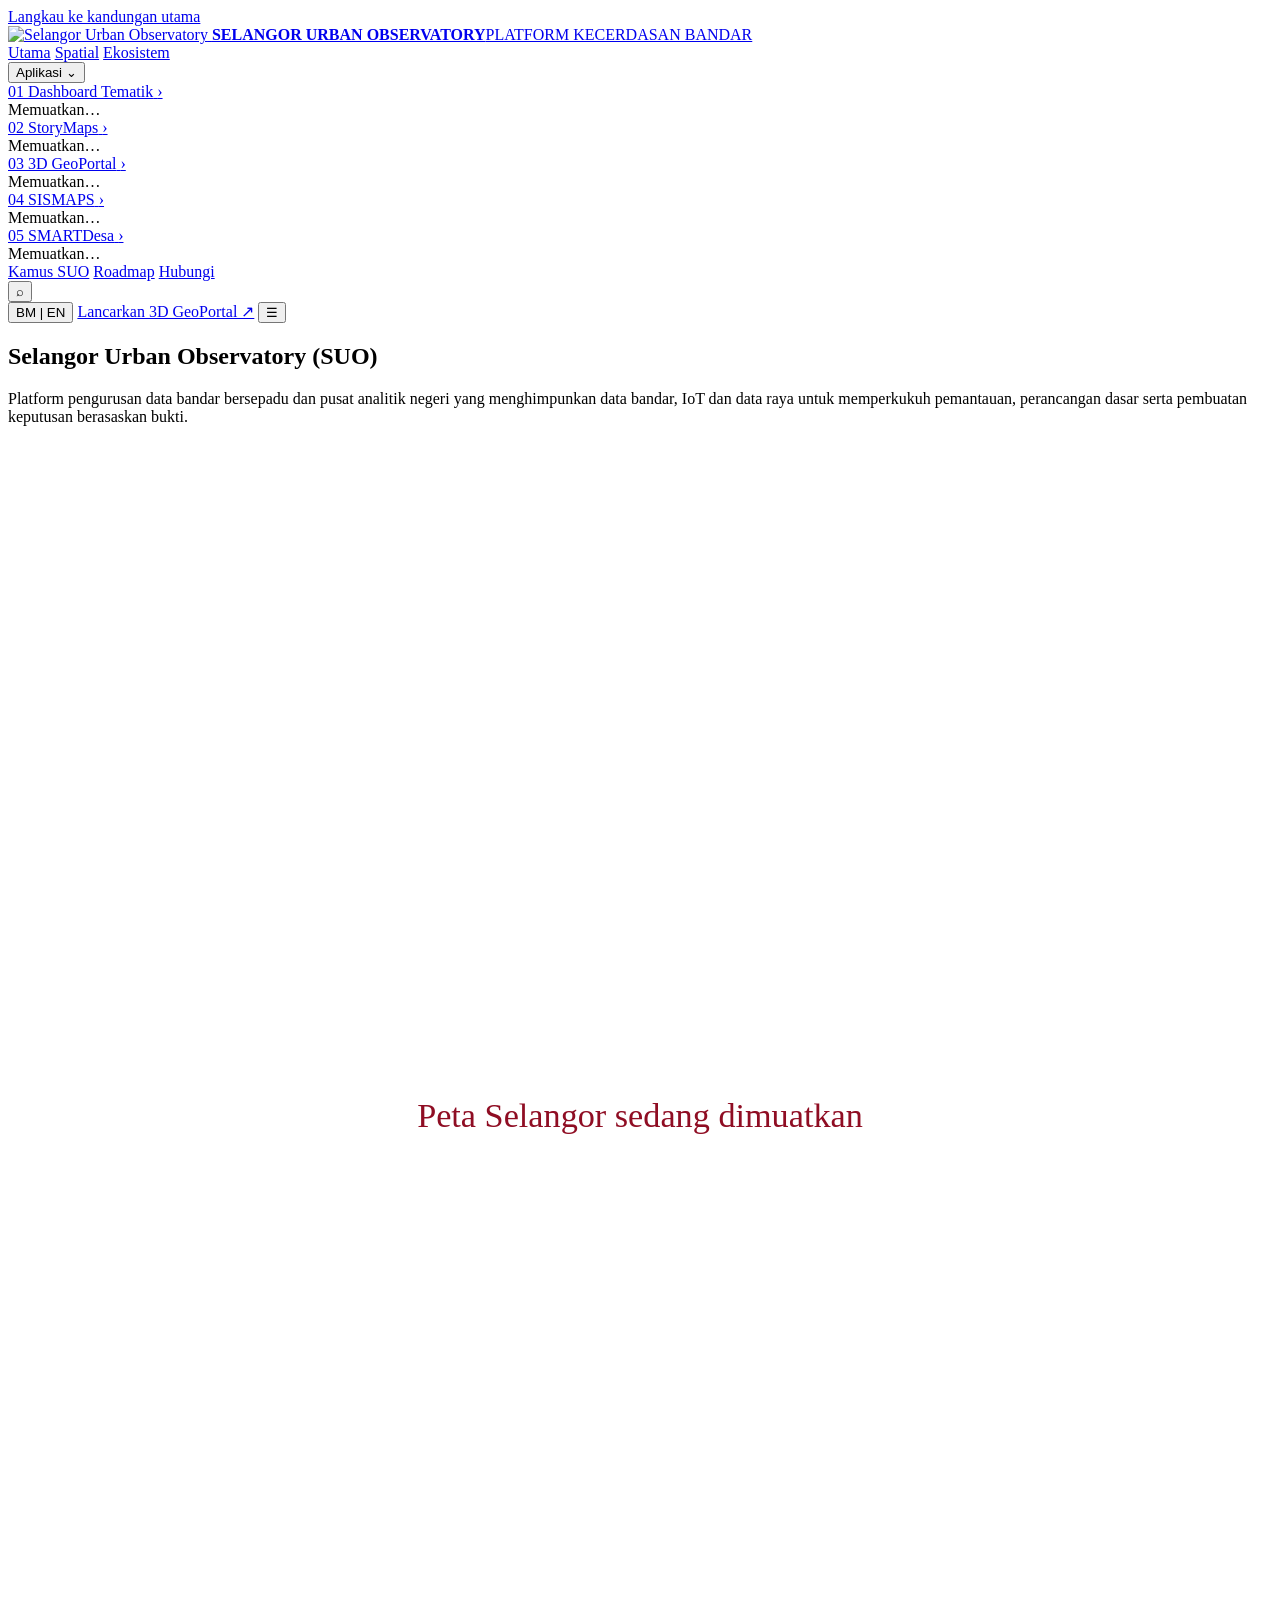
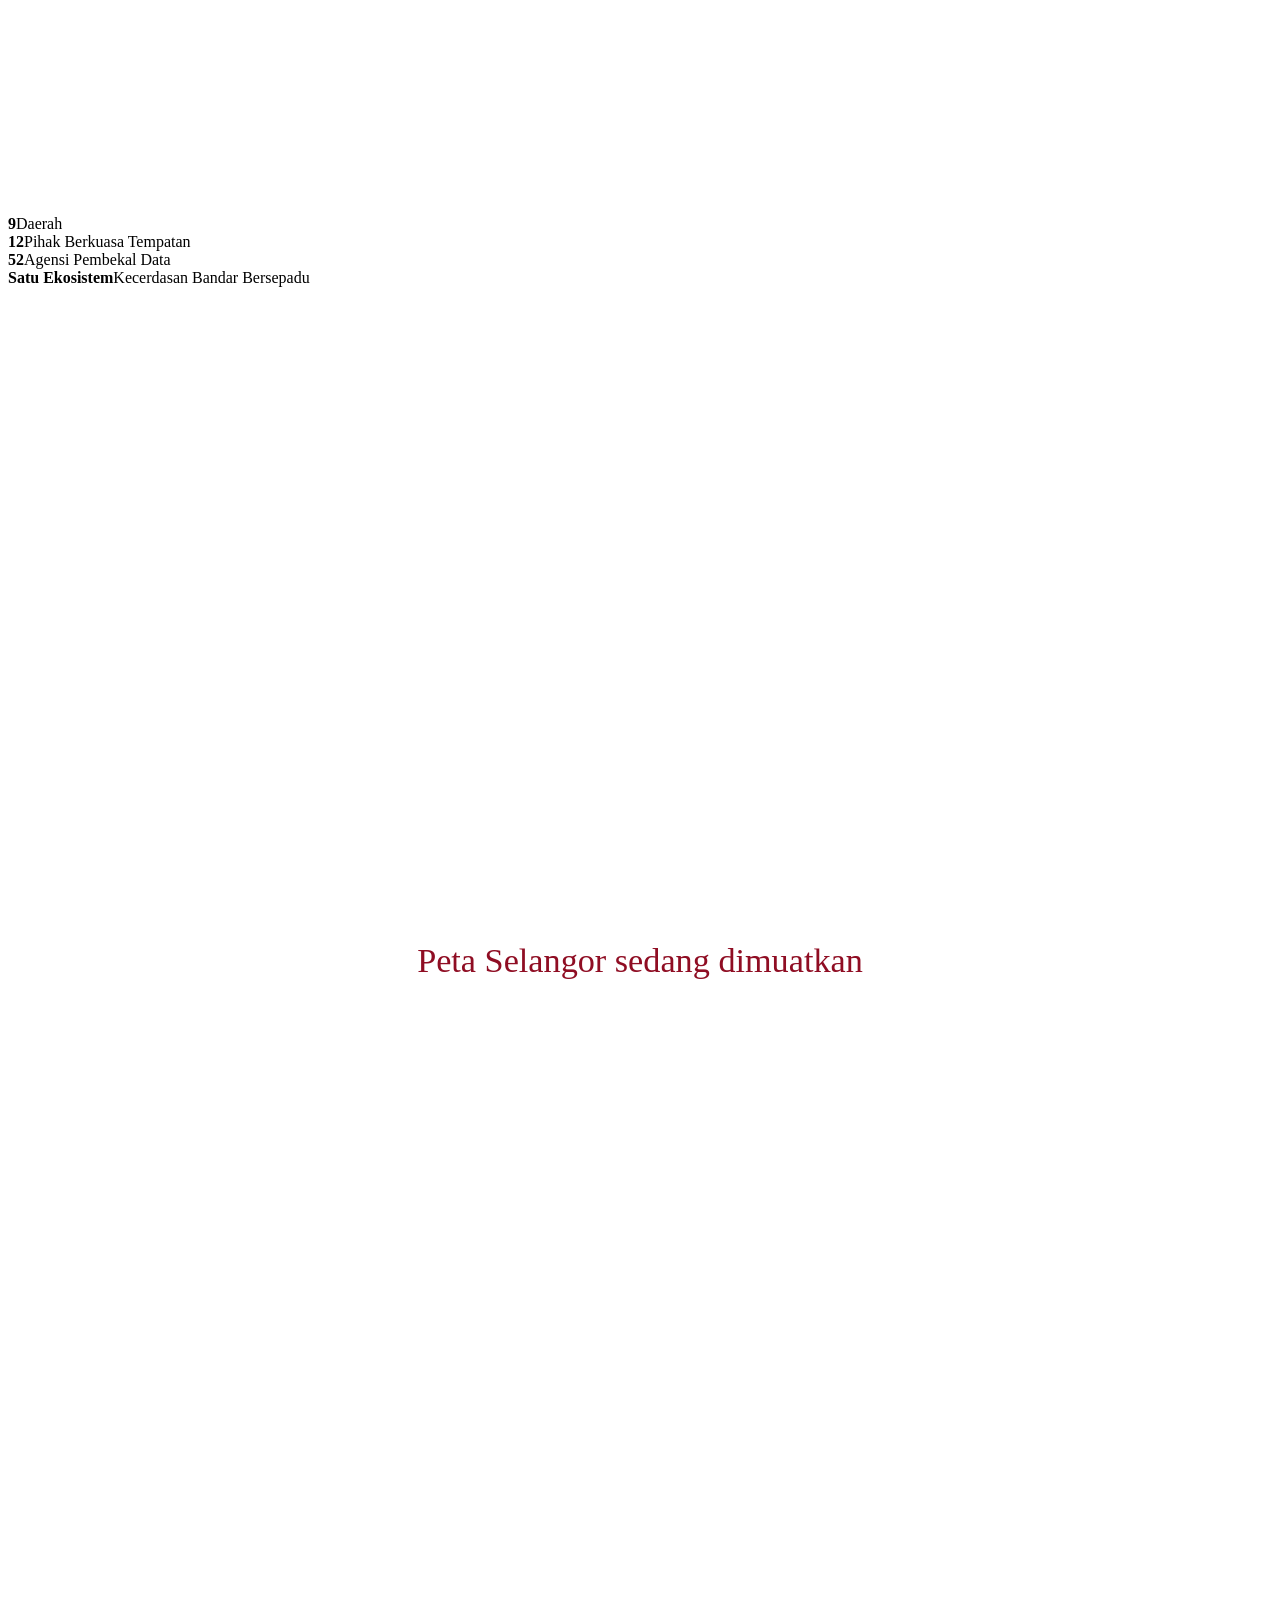
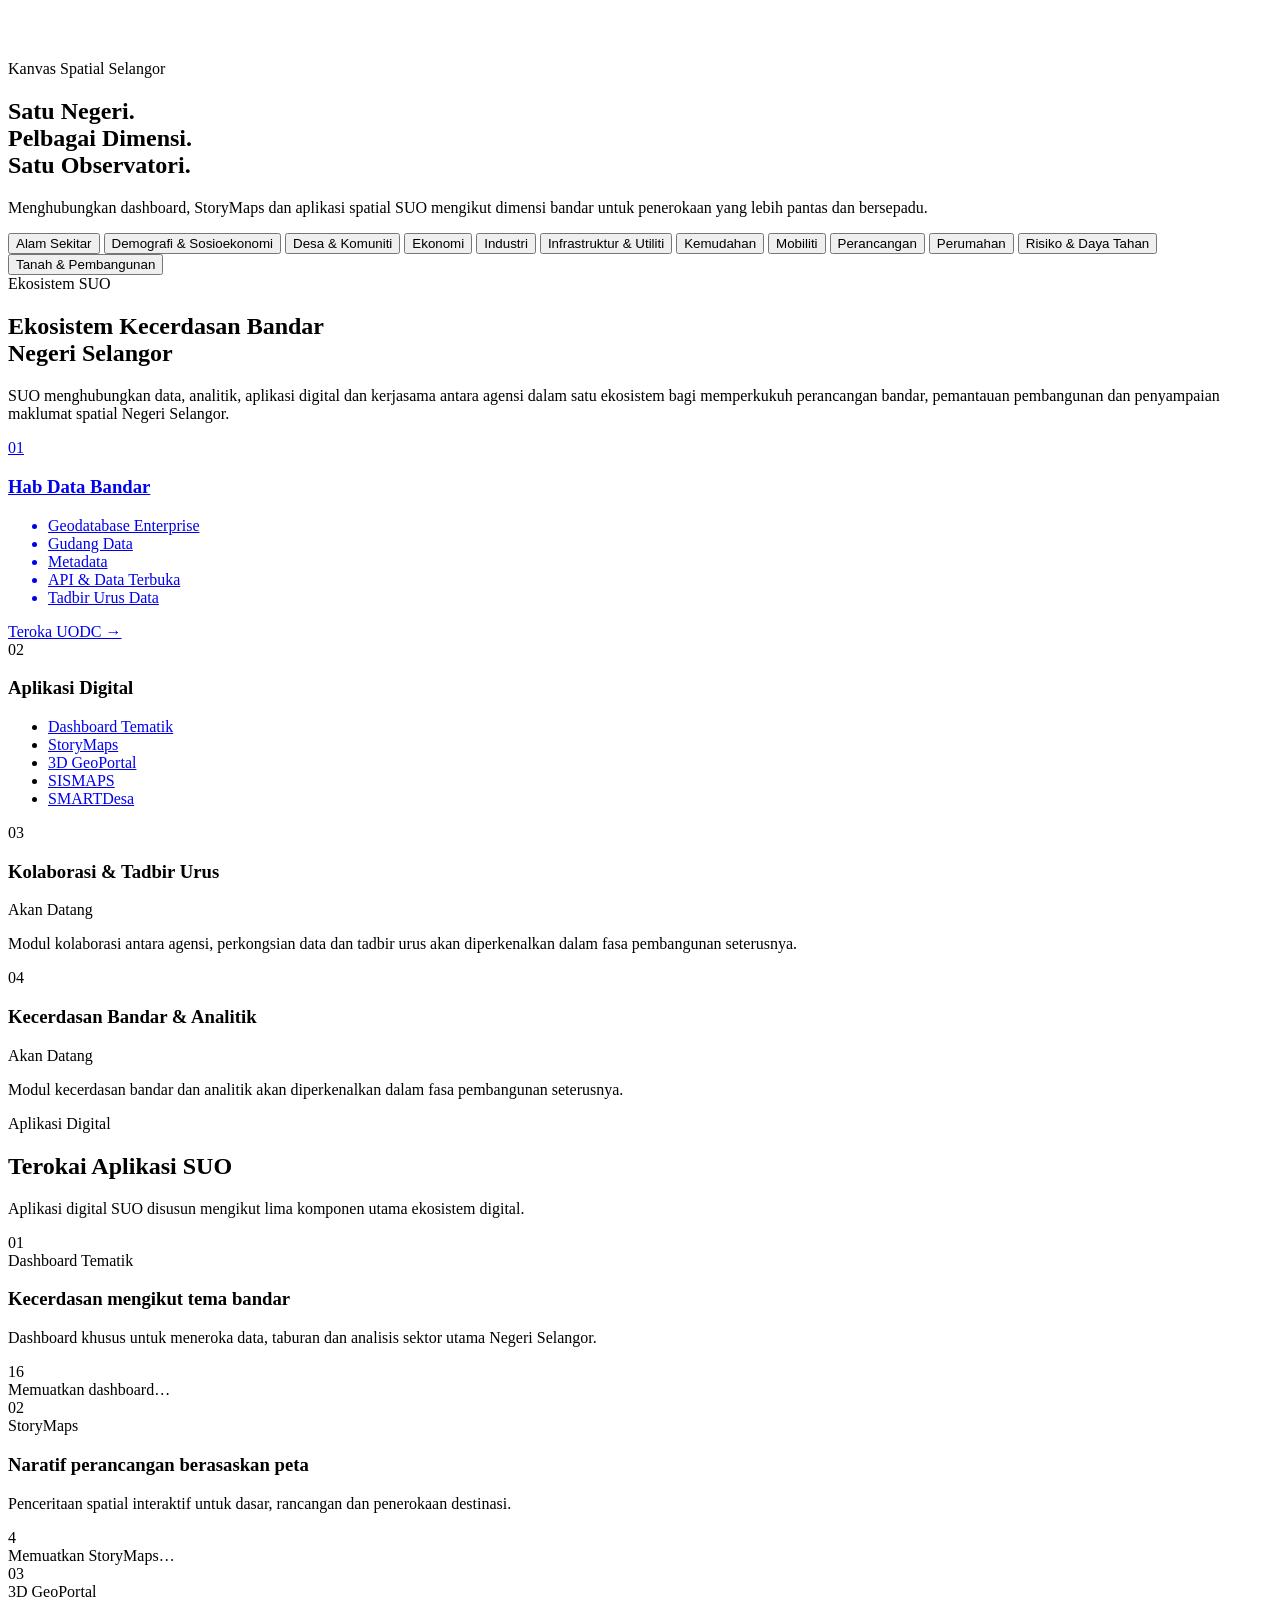
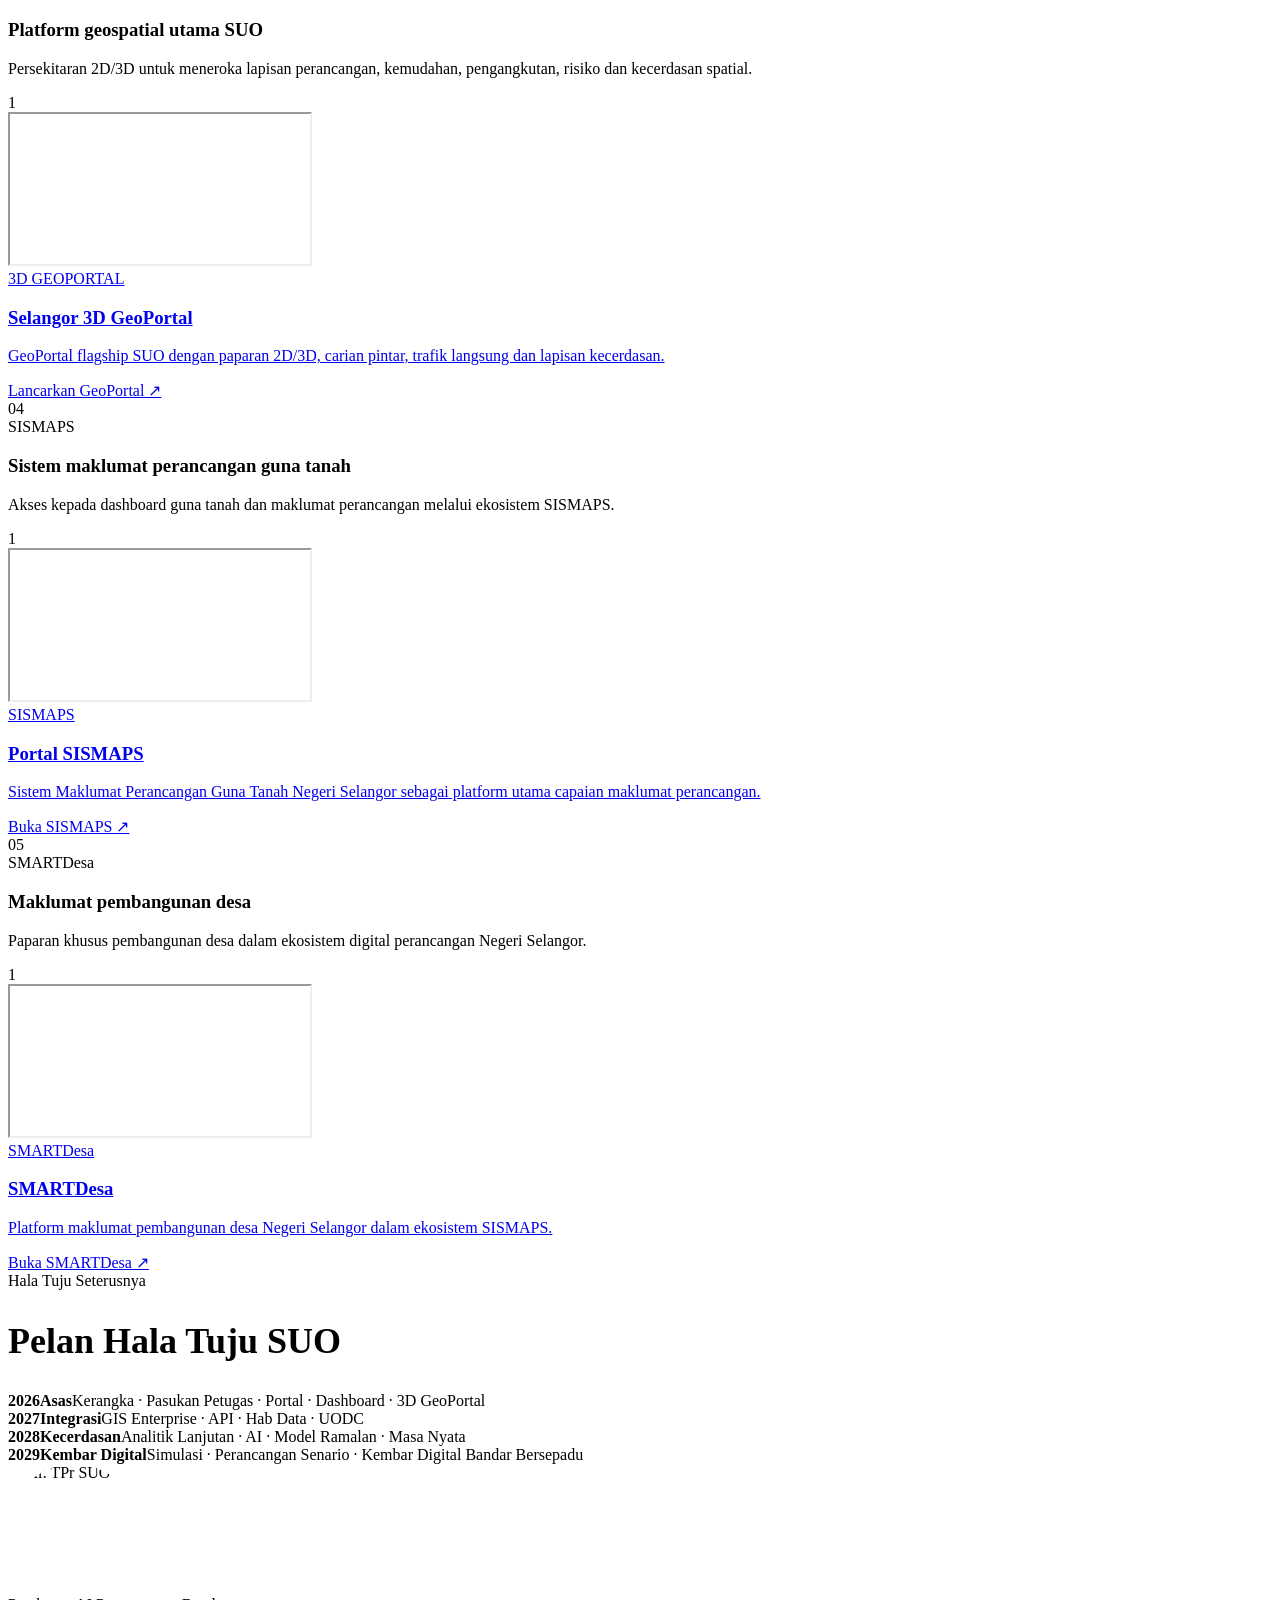
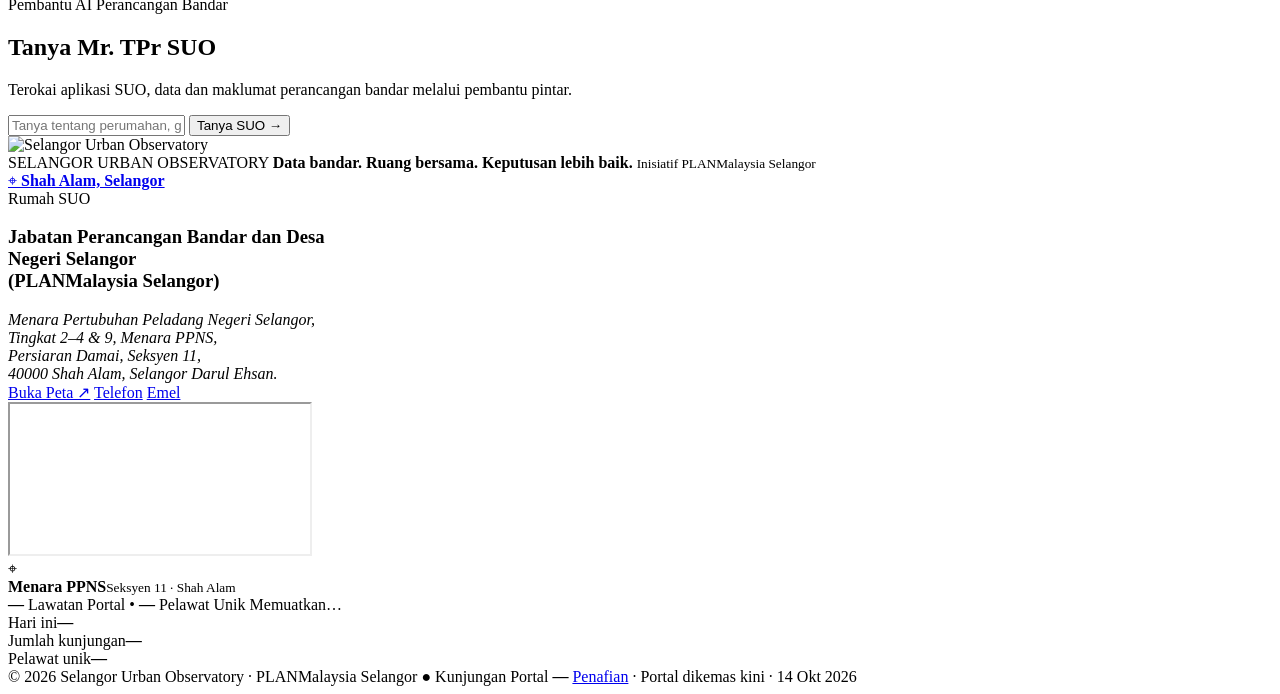
==== index.html @ 6dc25c39 "Bump portal asset versions for dashboard link updates" ====
<!doctype html>
<html lang="ms">
<head>
  <meta charset="utf-8">
  <meta name="viewport" content="width=device-width,initial-scale=1">
  <meta name="theme-color" content="#C8102E">
  <meta name="description" content="Selangor Urban Observatory — platform bersepadu data bandar, analitik spatial dan aplikasi digital Negeri Selangor.">
  <meta name="robots" content="index,follow,max-image-preview:large">
  <link rel="canonical" href="https://selangorurbanobservatory.github.io/SUO.Portal/">

  <meta property="og:type" content="website">
  <meta property="og:site_name" content="Selangor Urban Observatory">
  <meta property="og:locale" content="ms_MY">
  <meta property="og:locale:alternate" content="en_MY">
  <meta property="og:title" content="Selangor Urban Observatory | Kecerdasan Bandar untuk Selangor Lebih Pintar">
  <meta property="og:description" content="Platform bersepadu Negeri Selangor untuk data bandar, analitik spatial dan aplikasi digital bagi menyokong perancangan serta pembuatan keputusan berasaskan bukti.">
  <meta property="og:url" content="https://selangorurbanobservatory.github.io/SUO.Portal/">
  <meta property="og:image" content="https://selangorurbanobservatory.github.io/SUO.Portal/assets/logos/logo-suo.png">
  <meta property="og:image:alt" content="Logo Selangor Urban Observatory">

  <meta name="twitter:card" content="summary">
  <meta name="twitter:title" content="Selangor Urban Observatory">
  <meta name="twitter:description" content="Kecerdasan Bandar untuk Selangor Lebih Pintar.">
  <meta name="twitter:image" content="https://selangorurbanobservatory.github.io/SUO.Portal/assets/logos/logo-suo.png">

  <title>Selangor Urban Observatory | Kecerdasan Bandar untuk Selangor Lebih Pintar</title>
  <link rel="icon" href="assets/logos/logo-suo.png">
  <link rel="apple-touch-icon" href="assets/logos/logo-suo.png">
  <link rel="preconnect" href="https://selangorurbanobservatory.github.io" crossorigin>
  <link rel="dns-prefetch" href="//geospatialpms-glitch.github.io">
  <link rel="stylesheet" href="css/home-v7.css?v=7.29.1">
  <script type="application/ld+json">
  {
    "@context":"https://schema.org",
    "@type":"WebSite",
    "name":"Selangor Urban Observatory",
    "alternateName":"SUO",
    "url":"https://selangorurbanobservatory.github.io/SUO.Portal/",
    "inLanguage":["ms","en"]
  }
  </script>
</head>
<body>
<a class="v7-skip-link" href="#mainContent" data-ms="Langkau ke kandungan utama" data-en="Skip to main content">Langkau ke kandungan utama</a>
<header class="v7-header">
  <div class="v7-shell v7-nav">
    <a class="v7-brand" href="#home">
      <img src="assets/logos/logo-suo.png" alt="Selangor Urban Observatory">
      <span class="v7-brand-copy"><b>SELANGOR URBAN OBSERVATORY</b><span data-ms="PLATFORM KECERDASAN BANDAR" data-en="URBAN INTELLIGENCE PLATFORM">PLATFORM KECERDASAN BANDAR</span></span>
    </a>
    <nav class="v7-links" id="v7PrimaryNav" aria-label="Navigasi utama / Primary navigation">
      <a class="active" href="#home" data-ms="Utama" data-en="Home">Utama</a>
      <a href="#spatial" data-ms="Spatial" data-en="Spatial">Spatial</a>
      <a href="#ecosystem" data-ms="Ekosistem" data-en="Ecosystem">Ekosistem</a>

      <div class="v7-nav-dropdown" id="v7ApplicationsNav">
        <button class="v7-nav-drop-toggle" type="button" aria-expanded="false" aria-controls="v7ApplicationsMenu">
          <span data-ms="Aplikasi" data-en="Applications">Aplikasi</span>
          <span class="v7-nav-chevron" aria-hidden="true">⌄</span>
        </button>
        <div class="v7-nav-drop-menu v7-nav-flyout-menu" id="v7ApplicationsMenu">

          <div class="v7-nav-flyout-item has-submenu">
            <a href="#dashboard-tematik" class="v7-nav-flyout-parent">
              <span class="v7-nav-drop-index">01</span>
              <span data-ms="Dashboard Tematik" data-en="Thematic Dashboards">Dashboard Tematik</span>
              <span class="v7-nav-side-arrow" aria-hidden="true">›</span>
            </a>
            <div class="v7-nav-side-menu" aria-label="Dashboard Tematik" data-registry-flyout="dashboard">
              <span class="v7-registry-loading">Memuatkan…</span>
            </div>
          </div>

          <div class="v7-nav-flyout-item has-submenu">
            <a href="#storymaps" class="v7-nav-flyout-parent">
              <span class="v7-nav-drop-index">02</span>
              <span>StoryMaps</span>
              <span class="v7-nav-side-arrow" aria-hidden="true">›</span>
            </a>
            <div class="v7-nav-side-menu v7-nav-side-menu-short" aria-label="StoryMaps" data-registry-flyout="storymap">
              <span class="v7-registry-loading">Memuatkan…</span>
            </div>
          </div>

          <div class="v7-nav-flyout-item has-submenu">
            <a href="#app-geoportal" class="v7-nav-flyout-parent">
              <span class="v7-nav-drop-index">03</span>
              <span>3D GeoPortal</span>
              <span class="v7-nav-side-arrow" aria-hidden="true">›</span>
            </a>
            <div class="v7-nav-side-menu v7-nav-side-menu-short" aria-label="3D GeoPortal" data-registry-flyout="geoportal">
              <span class="v7-registry-loading">Memuatkan…</span>
            </div>
          </div>

          <div class="v7-nav-flyout-item has-submenu">
            <a href="#sismaps" class="v7-nav-flyout-parent">
              <span class="v7-nav-drop-index">04</span>
              <span>SISMAPS</span>
              <span class="v7-nav-side-arrow" aria-hidden="true">›</span>
            </a>
            <div class="v7-nav-side-menu v7-nav-side-menu-short" aria-label="SISMAPS" data-registry-flyout="sismaps">
              <span class="v7-registry-loading">Memuatkan…</span>
            </div>
          </div>

          <div class="v7-nav-flyout-item has-submenu">
            <a href="#smartdesa" class="v7-nav-flyout-parent">
              <span class="v7-nav-drop-index">05</span>
              <span>SMARTDesa</span>
              <span class="v7-nav-side-arrow" aria-hidden="true">›</span>
            </a>
            <div class="v7-nav-side-menu v7-nav-side-menu-short" aria-label="SMARTDesa" data-registry-flyout="smartdesa">
              <span class="v7-registry-loading">Memuatkan…</span>
            </div>
          </div>

        </div>
      </div>

      <a href="knowledge.html" data-ms="Kamus SUO" data-en="Knowledge">Kamus SUO</a>
      <a href="#roadmap" data-ms="Roadmap" data-en="Roadmap">Roadmap</a>
      <a href="#contact" data-ms="Hubungi" data-en="Contact">Hubungi</a>
    </nav>
    <div class="v7-actions">
      <div class="v7-smart-search">
        <button id="v7SearchToggle" class="v7-search-toggle" type="button" aria-label="Smart Search" aria-expanded="false" aria-controls="v7SearchPanel" title="Smart Search">⌕</button>
        <div id="v7SearchPanel" class="v7-search-panel" role="search" aria-label="Carian Pintar SUO / SUO Smart Search" hidden>
          <div class="v7-search-box">
            <span class="v7-search-icon">⌕</span>
            <input id="v7SmartSearchInput"
              type="search"
              autocomplete="off"
              aria-label="Cari dalam ekosistem SUO / Search the SUO ecosystem"
              data-placeholder-ms="Cari dashboard, StoryMap, topik atau kata kunci..."
              data-placeholder-en="Search dashboards, StoryMaps, topics or keywords..."
              placeholder="Cari dashboard, StoryMap, topik atau kata kunci...">
            <button id="v7SearchClose" type="button" aria-label="Close search">×</button>
          </div>
          <div class="v7-search-hint" data-ms="Contoh: hospital, perumahan, industri, guna tanah, RSN, pelancongan" data-en="Examples: hospital, housing, industry, land use, RSN, tourism">Contoh: hospital, perumahan, industri, guna tanah, RSN, pelancongan</div>
          <div id="v7SearchResults" class="v7-search-results"></div>
        </div>
      </div>
      <button class="v7-lang" type="button" aria-label="Tukar bahasa / Switch language">BM | EN</button>
      <a class="v7-btn primary" href="https://selangorurbanobservatory.github.io/3D-Geoportal/" target="_blank" rel="noopener" data-ms="Lancarkan 3D GeoPortal ↗" data-en="Launch 3D GeoPortal ↗">Lancarkan 3D GeoPortal ↗</a>
      <button class="v7-menu" type="button" aria-label="Menu" aria-expanded="false" aria-controls="v7PrimaryNav">☰</button>
    </div>
  </div>
</header>

<main id="mainContent">
<section class="v7-hero" id="home">
  <div class="v7-shell v7-hero-grid">
    <div class="v7-reveal">
      <h1 class="v7-hero-title-lockup" aria-label="Selangor Urban Observatory SUO">
          <span class="v7-hero-title-name">Selangor Urban Observatory</span>
          <span class="v7-hero-title-abbr">(SUO)</span>
        </h1>
      <p class="v7-hero-intro" data-ms="Platform pengurusan data bandar bersepadu dan pusat analitik negeri yang menghimpunkan data bandar, IoT dan data raya untuk memperkukuh pemantauan, perancangan dasar serta pembuatan keputusan berasaskan bukti." data-en="An integrated urban data management platform and state analytics hub that brings together urban data, IoT and big data to strengthen monitoring, policy planning and evidence-based decision-making.">Platform pengurusan data bandar bersepadu dan pusat analitik negeri yang menghimpunkan data bandar, IoT dan data raya untuk memperkukuh pemantauan, perancangan dasar serta pembuatan keputusan berasaskan bukti.</p>
      </div>
    <div class="v7-map-wrap v7-reveal" aria-label="Peta sembilan daerah Negeri Selangor">
      <div class="v7-map-orb"></div>
      <svg class="v7-real-map v7-hero-map" id="v7HeroMap" viewBox="0 0 480 520" role="img" aria-label="Peta sebenar sempadan 9 daerah Negeri Selangor"></svg>
    </div>
  </div>
  <div class="v7-shell v7-stats v7-stats-four v7-reveal">
    <div class="v7-stat"><b>9</b><span data-ms="Daerah" data-en="Districts">Daerah</span></div>
    <div class="v7-stat"><b>12</b><span data-ms="Pihak Berkuasa Tempatan" data-en="Local Authorities">Pihak Berkuasa Tempatan</span></div>
    <div class="v7-stat"><b>52</b><span data-ms="Agensi Pembekal Data" data-en="Data Provider Agencies">Agensi Pembekal Data</span></div>
    <div class="v7-stat v7-stat-ecosystem"><b data-ms="Satu Ekosistem" data-en="One Ecosystem">Satu Ekosistem</b><span data-ms="Kecerdasan Bandar Bersepadu" data-en="Integrated Urban Intelligence">Kecerdasan Bandar Bersepadu</span></div>
  </div>
</section>




<section class="v7-section v7-spatial" id="spatial">
  <div class="v7-shell v7-spatial-grid">
    <div class="v7-spatial-map v7-reveal">
      <svg class="v7-real-map v7-spatial-real-map" id="v7SpatialMap" viewBox="0 0 480 520" role="img" aria-label="Peta sebenar sempadan Pihak Berkuasa Tempatan Negeri Selangor"></svg>
    </div>
    <div class="v7-reveal"><div class="v7-kicker" data-ms="Kanvas Spatial Selangor" data-en="Selangor Spatial Canvas">Kanvas Spatial Selangor</div><h2 class="v7-title"><span data-ms="Satu Negeri." data-en="One State.">Satu Negeri.</span><br><span data-ms="Pelbagai Dimensi." data-en="Multi Dimensions.">Pelbagai Dimensi.</span><br><span data-ms="Satu Observatori." data-en="One Observatory.">Satu Observatori.</span></h2><p class="v7-sub" data-ms="Menghubungkan dashboard, StoryMaps dan aplikasi spatial SUO mengikut dimensi bandar untuk penerokaan yang lebih pantas dan bersepadu." data-en="Connecting SUO dashboards, StoryMaps and spatial applications by urban dimension for faster, integrated exploration.">Menghubungkan dashboard, StoryMaps dan aplikasi spatial SUO mengikut dimensi bandar untuk penerokaan yang lebih pantas dan bersepadu.</p><div class="v7-theme-list" role="group" aria-label="Tema Kanvas Spatial / Spatial Canvas themes">
        <button class="v7-theme" type="button" aria-pressed="false" data-theme="environment" data-ms="Alam Sekitar" data-en="Environment">Alam Sekitar</button>
        <button class="v7-theme" type="button" aria-pressed="false" data-theme="demographics" data-ms="Demografi & Sosioekonomi" data-en="Demographics & Socioeconomics">Demografi & Sosioekonomi</button>
        <button class="v7-theme" type="button" aria-pressed="false" data-theme="community" data-ms="Desa & Komuniti" data-en="Rural & Community">Desa & Komuniti</button>
        <button class="v7-theme" type="button" aria-pressed="false" data-theme="economy" data-ms="Ekonomi" data-en="Economy">Ekonomi</button>
        <button class="v7-theme" type="button" aria-pressed="false" data-theme="industry" data-ms="Industri" data-en="Industry">Industri</button>
        <button class="v7-theme" type="button" aria-pressed="false" data-theme="infrastructure" data-ms="Infrastruktur & Utiliti" data-en="Infrastructure & Utilities">Infrastruktur & Utiliti</button>
        <button class="v7-theme" type="button" aria-pressed="false" data-theme="facilities" data-ms="Kemudahan" data-en="Facilities">Kemudahan</button>
        <button class="v7-theme" type="button" aria-pressed="false" data-theme="mobility" data-ms="Mobiliti" data-en="Mobility">Mobiliti</button>
        <button class="v7-theme" type="button" aria-pressed="false" data-theme="planning" data-ms="Perancangan" data-en="Planning">Perancangan</button>
        <button class="v7-theme" type="button" aria-pressed="false" data-theme="housing" data-ms="Perumahan" data-en="Housing">Perumahan</button>
        <button class="v7-theme" type="button" aria-pressed="false" data-theme="resilience" data-ms="Risiko & Daya Tahan" data-en="Risk & Resilience">Risiko & Daya Tahan</button>
        <button class="v7-theme" type="button" aria-pressed="false" data-theme="landdev" data-ms="Tanah & Pembangunan" data-en="Land & Development">Tanah & Pembangunan</button>
      </div>
      <div id="v7ThemeDetail" class="v7-theme-detail" aria-live="polite" hidden>
        <div>
          <span id="v7ThemeEyebrow" class="v7-theme-eyebrow">PERUMAHAN</span>
          <h3 id="v7ThemeTitle">Perumahan</h3>
          <p id="v7ThemeDesc">Terokai taburan dan maklumat perumahan melalui aplikasi tematik SUO.</p>
        </div>
        <div class="v7-theme-actions">
          <a id="v7ThemePrimary" class="v7-btn primary" href="https://geospatialpms-glitch.github.io/Dashboard-Perumahan-Negeri-Selangor/" target="_blank" rel="noopener">Buka Dashboard ↗</a>
          <a id="v7ThemeSecondary" class="v7-btn ghost" href="applications.html">Lihat Aplikasi SUO →</a>
        </div>
        <div id="v7ThemeRelated" class="v7-theme-related" aria-label="Aplikasi berkaitan">
          <span class="v7-theme-related-label">APLIKASI BERKAITAN</span>
          <div class="v7-theme-related-links"></div>
        </div>
      </div>
    </div></div>
  </div>
</section>

<section class="v7-section v7-ecosystem" id="ecosystem">
  <div class="v7-shell">
    <div class="v7-section-head v7-reveal">
      <div><div class="v7-kicker" data-ms="Ekosistem SUO" data-en="SUO Ecosystem">Ekosistem SUO</div><h2 class="v7-title"><span data-ms="Ekosistem Kecerdasan Bandar" data-en="Urban Intelligence Ecosystem">Ekosistem Kecerdasan Bandar</span><br><span data-ms="Negeri Selangor" data-en="Selangor State">Negeri Selangor</span></h2></div>
      <p class="v7-sub" data-ms="SUO menghubungkan data, analitik, aplikasi digital dan kerjasama antara agensi dalam satu ekosistem bagi memperkukuh perancangan bandar, pemantauan pembangunan dan penyampaian maklumat spatial Negeri Selangor." data-en="SUO connects data, analytics, digital applications and cross-agency collaboration in one ecosystem to strengthen urban planning, development monitoring and spatial information delivery for Selangor.">SUO menghubungkan data, analitik, aplikasi digital dan kerjasama antara agensi dalam satu ekosistem bagi memperkukuh perancangan bandar, pemantauan pembangunan dan penyampaian maklumat spatial Negeri Selangor.</p>
    </div>

    <div class="v7-pillars">
      <a href="uodc.html" class="v7-card v7-card-link v7-reveal" aria-label="Buka Katalog Data Urban Observatory">
        <div class="v7-icon">01</div>
        <h3 data-ms="Hab Data Bandar" data-en="Urban Data Hub">Hab Data Bandar</h3>
        <ul>
          <li data-ms="Geodatabase Enterprise" data-en="Enterprise Geodatabase">Geodatabase Enterprise</li>
          <li data-ms="Gudang Data" data-en="Data Warehouse">Gudang Data</li>
          <li data-ms="Metadata" data-en="Metadata">Metadata</li>
          <li data-ms="API & Data Terbuka" data-en="API & Open Data">API & Data Terbuka</li>
          <li data-ms="Tadbir Urus Data" data-en="Data Governance">Tadbir Urus Data</li>
        </ul>
        <span class="v7-card-link-label" data-ms="Teroka UODC →" data-en="Explore UODC →">Teroka UODC →</span>
      </a>

      <article class="v7-card v7-reveal">
        <div class="v7-icon">02</div>
        <h3 data-ms="Aplikasi Digital" data-en="Digital Applications">Aplikasi Digital</h3>
        <ul class="v7-ecosystem-app-links">
          <li><a href="#dashboard-tematik" data-ms="Dashboard Tematik" data-en="Thematic Dashboards">Dashboard Tematik</a></li>
          <li><a href="#storymaps" data-ms="StoryMaps" data-en="StoryMaps">StoryMaps</a></li>
          <li><a href="#app-geoportal" data-ms="3D GeoPortal" data-en="3D GeoPortal">3D GeoPortal</a></li>
          <li><a href="#sismaps" data-ms="SISMAPS" data-en="SISMAPS">SISMAPS</a></li>
          <li><a href="#smartdesa" data-ms="SMARTDesa" data-en="SMARTDesa">SMARTDesa</a></li>
        </ul>
      </article>

      <article class="v7-card v7-card-coming v7-reveal">
        <div class="v7-icon">03</div>
        <h3 data-ms="Kolaborasi & Tadbir Urus" data-en="Collaboration & Governance">Kolaborasi & Tadbir Urus</h3>
        <div class="v7-coming-badge" data-ms="Akan Datang" data-en="Coming Soon">Akan Datang</div>
        <p class="v7-coming-copy" data-ms="Modul kolaborasi antara agensi, perkongsian data dan tadbir urus akan diperkenalkan dalam fasa pembangunan seterusnya." data-en="Inter-agency collaboration, data sharing and governance modules will be introduced in a future development phase.">Modul kolaborasi antara agensi, perkongsian data dan tadbir urus akan diperkenalkan dalam fasa pembangunan seterusnya.</p>
      </article>

      <article class="v7-card v7-card-coming v7-reveal">
        <div class="v7-icon">04</div>
        <h3 data-ms="Kecerdasan Bandar & Analitik" data-en="Urban Intelligence & Analytics">Kecerdasan Bandar & Analitik</h3>
        <div class="v7-coming-badge" data-ms="Akan Datang" data-en="Coming Soon">Akan Datang</div>
        <p class="v7-coming-copy" data-ms="Modul kecerdasan bandar dan analitik akan diperkenalkan dalam fasa pembangunan seterusnya." data-en="Urban intelligence and analytics modules will be introduced in a future development phase.">Modul kecerdasan bandar dan analitik akan diperkenalkan dalam fasa pembangunan seterusnya.</p>
      </article>
    </div>
  </div>
</section>





<section class="v7-section v7-apps" id="applications">
  <div class="v7-shell">
    <div class="v7-section-head v7-reveal">
      <div>
        <div class="v7-kicker" data-ms="Aplikasi Digital" data-en="Digital Applications">Aplikasi Digital</div>
        <h2 class="v7-title" data-ms="Terokai Aplikasi SUO" data-en="Explore SUO Applications">Terokai Aplikasi SUO</h2>
        <p class="v7-sub" data-ms="Aplikasi digital SUO disusun mengikut lima komponen utama ekosistem digital." data-en="SUO digital applications are organised across five core components of the digital ecosystem.">Aplikasi digital SUO disusun mengikut lima komponen utama ekosistem digital.</p>
      </div>
    </div>

    <div class="v7-app-category v7-reveal">
      <div class="v7-app-category-head" id="dashboard-tematik">
        <div class="v7-app-category-index">01</div>
        <div>
          <span class="v7-app-category-kicker" data-ms="Dashboard Tematik" data-en="Thematic Dashboards">Dashboard Tematik</span>
          <h3 data-ms="Kecerdasan mengikut tema bandar" data-en="Urban intelligence by theme">Kecerdasan mengikut tema bandar</h3>
          <p data-ms="Dashboard khusus untuk meneroka data, taburan dan analisis sektor utama Negeri Selangor." data-en="Dedicated dashboards for exploring data, distribution and analysis across key sectors in Selangor.">Dashboard khusus untuk meneroka data, taburan dan analisis sektor utama Negeri Selangor.</p>
        </div>
        <span class="v7-app-count" id="registryDashboardCount">16</span>
      </div>

      <div class="v7-apps-grid v7-apps-grid-equal" id="registryDashboardGrid"><div class="v7-registry-loading">Memuatkan dashboard…</div>
      </div>
    </div>

    <div class="v7-app-category v7-reveal">
      <div class="v7-app-category-head" id="storymaps">
        <div class="v7-app-category-index">02</div>
        <div>
          <span class="v7-app-category-kicker">StoryMaps</span>
          <h3 data-ms="Naratif perancangan berasaskan peta" data-en="Map-based planning narratives">Naratif perancangan berasaskan peta</h3>
          <p data-ms="Penceritaan spatial interaktif untuk dasar, rancangan dan penerokaan destinasi." data-en="Interactive spatial storytelling for policy, plans and destination exploration.">Penceritaan spatial interaktif untuk dasar, rancangan dan penerokaan destinasi.</p>
        </div>
        <span class="v7-app-count" id="registryStorymapCount">4</span>
      </div>

      <div class="v7-apps-grid v7-apps-grid-story" id="registryStorymapGrid"><div class="v7-registry-loading">Memuatkan StoryMaps…</div>
      </div>
    </div>

    <div class="v7-app-category v7-reveal">
      <div class="v7-app-category-head" id="app-geoportal">
        <div class="v7-app-category-index">03</div>
        <div>
          <span class="v7-app-category-kicker">3D GeoPortal</span>
          <h3 data-ms="Platform geospatial utama SUO" data-en="SUO flagship geospatial platform">Platform geospatial utama SUO</h3>
          <p data-ms="Persekitaran 2D/3D untuk meneroka lapisan perancangan, kemudahan, pengangkutan, risiko dan kecerdasan spatial." data-en="A 2D/3D environment for exploring planning, facilities, transport, risk and spatial intelligence layers.">Persekitaran 2D/3D untuk meneroka lapisan perancangan, kemudahan, pengangkutan, risiko dan kecerdasan spatial.</p>
        </div>
        <span class="v7-app-count">1</span>
      </div>

      <a class="v7-platform-app v7-reveal" href="https://selangorurbanobservatory.github.io/3D-Geoportal/" target="_blank" rel="noopener">
        <div class="v7-platform-preview">
          <iframe src="https://selangorurbanobservatory.github.io/3D-Geoportal/" title="Live preview SUO 3D GeoPortal" loading="lazy" tabindex="-1" aria-hidden="true"></iframe>
        </div>
        <div class="v7-platform-copy">
          <span class="v7-tag">3D GEOPORTAL</span>
          <h3>Selangor 3D GeoPortal</h3>
          <p data-ms="GeoPortal flagship SUO dengan paparan 2D/3D, carian pintar, trafik langsung dan lapisan kecerdasan." data-en="SUO flagship GeoPortal with 2D/3D views, smart search, live traffic and intelligence layers.">GeoPortal flagship SUO dengan paparan 2D/3D, carian pintar, trafik langsung dan lapisan kecerdasan.</p>
          <span class="v7-app-link" data-ms="Lancarkan GeoPortal ↗" data-en="Launch GeoPortal ↗">Lancarkan GeoPortal ↗</span>
        </div>
      </a>
    </div>

    <div class="v7-app-category v7-reveal">
      <div class="v7-app-category-head" id="sismaps">
        <div class="v7-app-category-index">04</div>
        <div>
          <span class="v7-app-category-kicker">SISMAPS</span>
          <h3 data-ms="Sistem maklumat perancangan guna tanah" data-en="Land-use planning information system">Sistem maklumat perancangan guna tanah</h3>
          <p data-ms="Akses kepada dashboard guna tanah dan maklumat perancangan melalui ekosistem SISMAPS." data-en="Access land-use dashboards and planning information through the SISMAPS ecosystem.">Akses kepada dashboard guna tanah dan maklumat perancangan melalui ekosistem SISMAPS.</p>
        </div>
        <span class="v7-app-count">1</span>
      </div>

      <a class="v7-platform-app v7-platform-app-light v7-reveal" href="https://sismaps.jpbdselangor.gov.my/index" target="_blank" rel="noopener">
        <div class="v7-platform-preview">
          <iframe src="https://sismaps.jpbdselangor.gov.my/index" title="Live preview SISMAPS" loading="lazy" tabindex="-1" aria-hidden="true"></iframe>
        </div>
        <div class="v7-platform-copy">
          <span class="v7-tag">SISMAPS</span>
          <h3 data-ms="Portal SISMAPS" data-en="SISMAPS Portal">Portal SISMAPS</h3>
          <p data-ms="Sistem Maklumat Perancangan Guna Tanah Negeri Selangor sebagai platform utama capaian maklumat perancangan." data-en="Selangor Land Use Planning Information System as the main platform for accessing planning information.">Sistem Maklumat Perancangan Guna Tanah Negeri Selangor sebagai platform utama capaian maklumat perancangan.</p>
          <span class="v7-app-link" data-ms="Buka SISMAPS ↗" data-en="Open SISMAPS ↗">Buka SISMAPS ↗</span>
        </div>
      </a>
    </div>

    <div class="v7-app-category v7-reveal">
      <div class="v7-app-category-head" id="smartdesa">
        <div class="v7-app-category-index">05</div>
        <div>
          <span class="v7-app-category-kicker">SMARTDesa</span>
          <h3 data-ms="Maklumat pembangunan desa" data-en="Rural development information">Maklumat pembangunan desa</h3>
          <p data-ms="Paparan khusus pembangunan desa dalam ekosistem digital perancangan Negeri Selangor." data-en="A dedicated rural development view within Selangor's digital planning ecosystem.">Paparan khusus pembangunan desa dalam ekosistem digital perancangan Negeri Selangor.</p>
        </div>
        <span class="v7-app-count">1</span>
      </div>

      <a class="v7-platform-app v7-platform-app-light v7-reveal" href="https://sismaps.jpbdselangor.gov.my/smartdesa" target="_blank" rel="noopener">
        <div class="v7-platform-preview">
          <iframe src="https://sismaps.jpbdselangor.gov.my/smartdesa" title="Live preview SMARTDesa" loading="lazy" tabindex="-1" aria-hidden="true"></iframe>
        </div>
        <div class="v7-platform-copy">
          <span class="v7-tag">SMARTDesa</span>
          <h3>SMARTDesa</h3>
          <p data-ms="Platform maklumat pembangunan desa Negeri Selangor dalam ekosistem SISMAPS." data-en="Selangor rural development information platform within the SISMAPS ecosystem.">Platform maklumat pembangunan desa Negeri Selangor dalam ekosistem SISMAPS.</p>
          <span class="v7-app-link" data-ms="Buka SMARTDesa ↗" data-en="Open SMARTDesa ↗">Buka SMARTDesa ↗</span>
        </div>
      </a>
    </div>
  </div>
</section>





<section class="v7-eco-road v7-road-assistant" id="roadmap">
  <div class="v7-road-left">
    <div class="v7-kicker" data-ms="Hala Tuju Seterusnya" data-en="The Road Ahead">Hala Tuju Seterusnya</div>
    <h2 class="v7-title" style="font-size:36px" data-ms="Pelan Hala Tuju SUO" data-en="SUO Roadmap">Pelan Hala Tuju SUO</h2>
    <div class="v7-timeline">
      <div class="v7-year"><b>2026</b><strong data-ms="Asas" data-en="Foundation">Asas</strong><span data-ms="Kerangka · Pasukan Petugas · Portal · Dashboard · 3D GeoPortal" data-en="Framework · Task Force · Portal · Dashboards · 3D GeoPortal">Kerangka · Pasukan Petugas · Portal · Dashboard · 3D GeoPortal</span></div>
      <div class="v7-year"><b>2027</b><strong data-ms="Integrasi" data-en="Integration">Integrasi</strong><span data-ms="GIS Enterprise · API · Hab Data · UODC" data-en="Enterprise GIS · API · Data Hub · UODC">GIS Enterprise · API · Hab Data · UODC</span></div>
      <div class="v7-year"><b>2028</b><strong data-ms="Kecerdasan" data-en="Intelligence">Kecerdasan</strong><span data-ms="Analitik Lanjutan · AI · Model Ramalan · Masa Nyata" data-en="Advanced Analytics · AI · Predictive Models · Realtime">Analitik Lanjutan · AI · Model Ramalan · Masa Nyata</span></div>
      <div class="v7-year"><b>2029</b><strong data-ms="Kembar Digital" data-en="Digital Twin">Kembar Digital</strong><span data-ms="Simulasi · Perancangan Senario · Kembar Digital Bandar Bersepadu" data-en="Simulation · Scenario Planning · Integrated Urban Digital Twin">Simulasi · Perancangan Senario · Kembar Digital Bandar Bersepadu</span></div>
    </div>
  </div>

  <div class="v7-assistant-side">
    <div class="v7-assistant-inline">
      <div class="v7-avatar" aria-label="Mr. TPr SUO" style="width:132px;height:132px;max-width:132px;max-height:132px;overflow:hidden;border-radius:50%;flex:0 0 132px">
        <img loading="lazy" decoding="async" src="https://selangorurbanobservatory.github.io/3D-Geoportal/assets/avatar/mr-tpr-suo.png?v=8.0.5D" alt="Mr. TPr SUO" width="132" height="132" style="display:block;width:132px;height:132px;max-width:132px;max-height:132px;object-fit:cover;border-radius:50%">
      </div>
      <div class="v7-assistant-copy">
        <div class="v7-kicker" data-ms="Pembantu AI Perancangan Bandar" data-en="AI Urban Planning Assistant">Pembantu AI Perancangan Bandar</div>
        <h2 class="v7-title" data-ms="Tanya Mr. TPr SUO" data-en="Ask Mr. TPr SUO">Tanya Mr. TPr SUO</h2>
        <p data-ms="Terokai aplikasi SUO, data dan maklumat perancangan bandar melalui pembantu pintar." data-en="Discover SUO applications, data and urban planning information through an intelligent assistant.">Terokai aplikasi SUO, data dan maklumat perancangan bandar melalui pembantu pintar.</p>
        <div class="v7-ask">
          <input id="v7AskInput" data-placeholder-ms="Tanya tentang perumahan, guna tanah, kemudahan atau perancangan..." data-placeholder-en="Ask about housing, land use, facilities or planning..." placeholder="Tanya tentang perumahan, guna tanah, kemudahan atau perancangan...">
          <button id="v7AskBtn" class="v7-btn gold" data-ms="Tanya SUO →" data-en="Ask SUO →">Tanya SUO →</button>
        </div>
      </div>
    </div>
  </div>
</section>




</main>




<footer class="v7-footer v7-footer-contact" id="contact">
  <div class="v7-shell">
    <div class="v7-footer-intro">
      <div class="v7-footer-identity">
        <img src="assets/logos/logo-suo.png" alt="Selangor Urban Observatory">
        <div>
          <span class="v7-footer-eyebrow">SELANGOR URBAN OBSERVATORY</span>
          <strong data-ms="Data bandar. Ruang bersama. Keputusan lebih baik." data-en="Urban data. Shared space. Better decisions.">Data bandar. Ruang bersama. Keputusan lebih baik.</strong>
          <small data-ms="Inisiatif PLANMalaysia Selangor" data-en="An initiative by PLANMalaysia Selangor">Inisiatif PLANMalaysia Selangor</small>
        </div>
      </div>
      <a class="v7-footer-place" href="https://www.google.com/maps/search/?api=1&query=Menara+PPNS+Persiaran+Damai+Seksyen+11+Shah+Alam" target="_blank" rel="noopener">
        <span>⌖</span>
        <b>Shah Alam, Selangor</b>
      </a>
    </div>

    <div class="v7-footer-contact-grid">
      <div class="v7-footer-panel v7-office-panel">
        <span class="v7-footer-label" data-ms="Rumah SUO" data-en="SUO Home">Rumah SUO</span>
        <h3><span style="display:block" data-ms="Jabatan Perancangan Bandar dan Desa" data-en="Department of Town and Country Planning">Jabatan Perancangan Bandar dan Desa</span><span style="display:block" data-ms="Negeri Selangor" data-en="Selangor State">Negeri Selangor</span><span style="display:block" data-ms="(PLANMalaysia Selangor)" data-en="(PLANMalaysia Selangor)">(PLANMalaysia Selangor)</span></h3>
        <address>
          Menara Pertubuhan Peladang Negeri Selangor,<br>
          Tingkat 2–4 &amp; 9, Menara PPNS,<br>
          Persiaran Damai, Seksyen 11,<br>
          40000 Shah Alam, Selangor Darul Ehsan.
        </address>
        <div class="v7-footer-quicklinks">
          <a href="https://www.google.com/maps/search/?api=1&query=Menara+PPNS+Persiaran+Damai+Seksyen+11+Shah+Alam" target="_blank" rel="noopener" data-ms="Buka Peta ↗" data-en="Open Map ↗">Buka Peta ↗</a>
          <a href="tel:+60356501800" data-ms="Telefon" data-en="Call">Telefon</a>
          <a href="mailto:webmaster@jpbdselangor.gov.my">Emel</a>
        </div>
      </div>

      <div class="v7-footer-panel v7-map-panel">
        <iframe
          title="Lokasi PLANMalaysia Selangor"
          loading="lazy"
          referrerpolicy="no-referrer-when-downgrade"
          src="https://www.google.com/maps?q=Menara%20PPNS%2C%20Persiaran%20Damai%2C%20Seksyen%2011%2C%20Shah%20Alam%2C%20Selangor&amp;output=embed">
        </iframe>
        <div class="v7-map-caption">
          <span class="v7-map-pin">⌖</span>
          <div><b>Menara PPNS</b><small>Seksyen 11 · Shah Alam</small></div>
        </div>
      </div>

    </div>

    <div class="v7-footer-traffic" data-suo-traffic aria-label="Statistik trafik portal">
      <span><b data-suo-total-visits>—</b> <span data-ms="Lawatan Portal" data-en="Portal Visits">Lawatan Portal</span></span>
      <span class="v7-footer-traffic-dot">•</span>
      <span><b data-suo-unique-visitors>—</b> <span data-ms="Pelawat Unik" data-en="Unique Visitors">Pelawat Unik</span></span>
      <span data-suo-traffic-status>Memuatkan…</span>
    </div>


    <div class="v7-traffic-counter" data-traffic-status="loading" aria-label="Statistik kunjungan portal">
      <div><span data-ms="Hari ini" data-en="Today">Hari ini</span><strong id="suoTrafficToday">—</strong></div>
      <div><span data-ms="Jumlah kunjungan" data-en="Total views">Jumlah kunjungan</span><strong id="suoTrafficTotal">—</strong></div>
      <div><span data-ms="Pelawat unik" data-en="Unique visitors">Pelawat unik</span><strong id="suoTrafficUnique">—</strong></div>
    </div>

    <div class="v7-footer-bottom">
      <span>© 2026 Selangor Urban Observatory · PLANMalaysia Selangor</span>
      <span class="v7-traffic-counter" aria-live="polite" title="Jumlah kunjungan portal">
        <span class="v7-traffic-dot" aria-hidden="true">●</span>
        <span data-ms="Kunjungan Portal" data-en="Portal Visits">Kunjungan Portal</span>
        <strong id="suoTrafficCount">—</strong>
      </span>
      <span><a href="disclaimer.html" data-ms="Penafian" data-en="Disclaimer">Penafian</a> · <span data-ms="Portal dikemas kini · 14 Okt 2026" data-en="Portal updated · 14 Oct 2026">Portal dikemas kini · 14 Okt 2026</span></span>
    </div>
  </div>
</footer>
<script src="js/app-registry.js?v=1.4.3"></script>
<script src="js/traffic-counter.js?v=1.0.0"></script>
<script src="js/home-v7.js?v=7.29.4"></script>
<script src="js/traffic.js?v=1.0.0"></script>
</body>
</html>
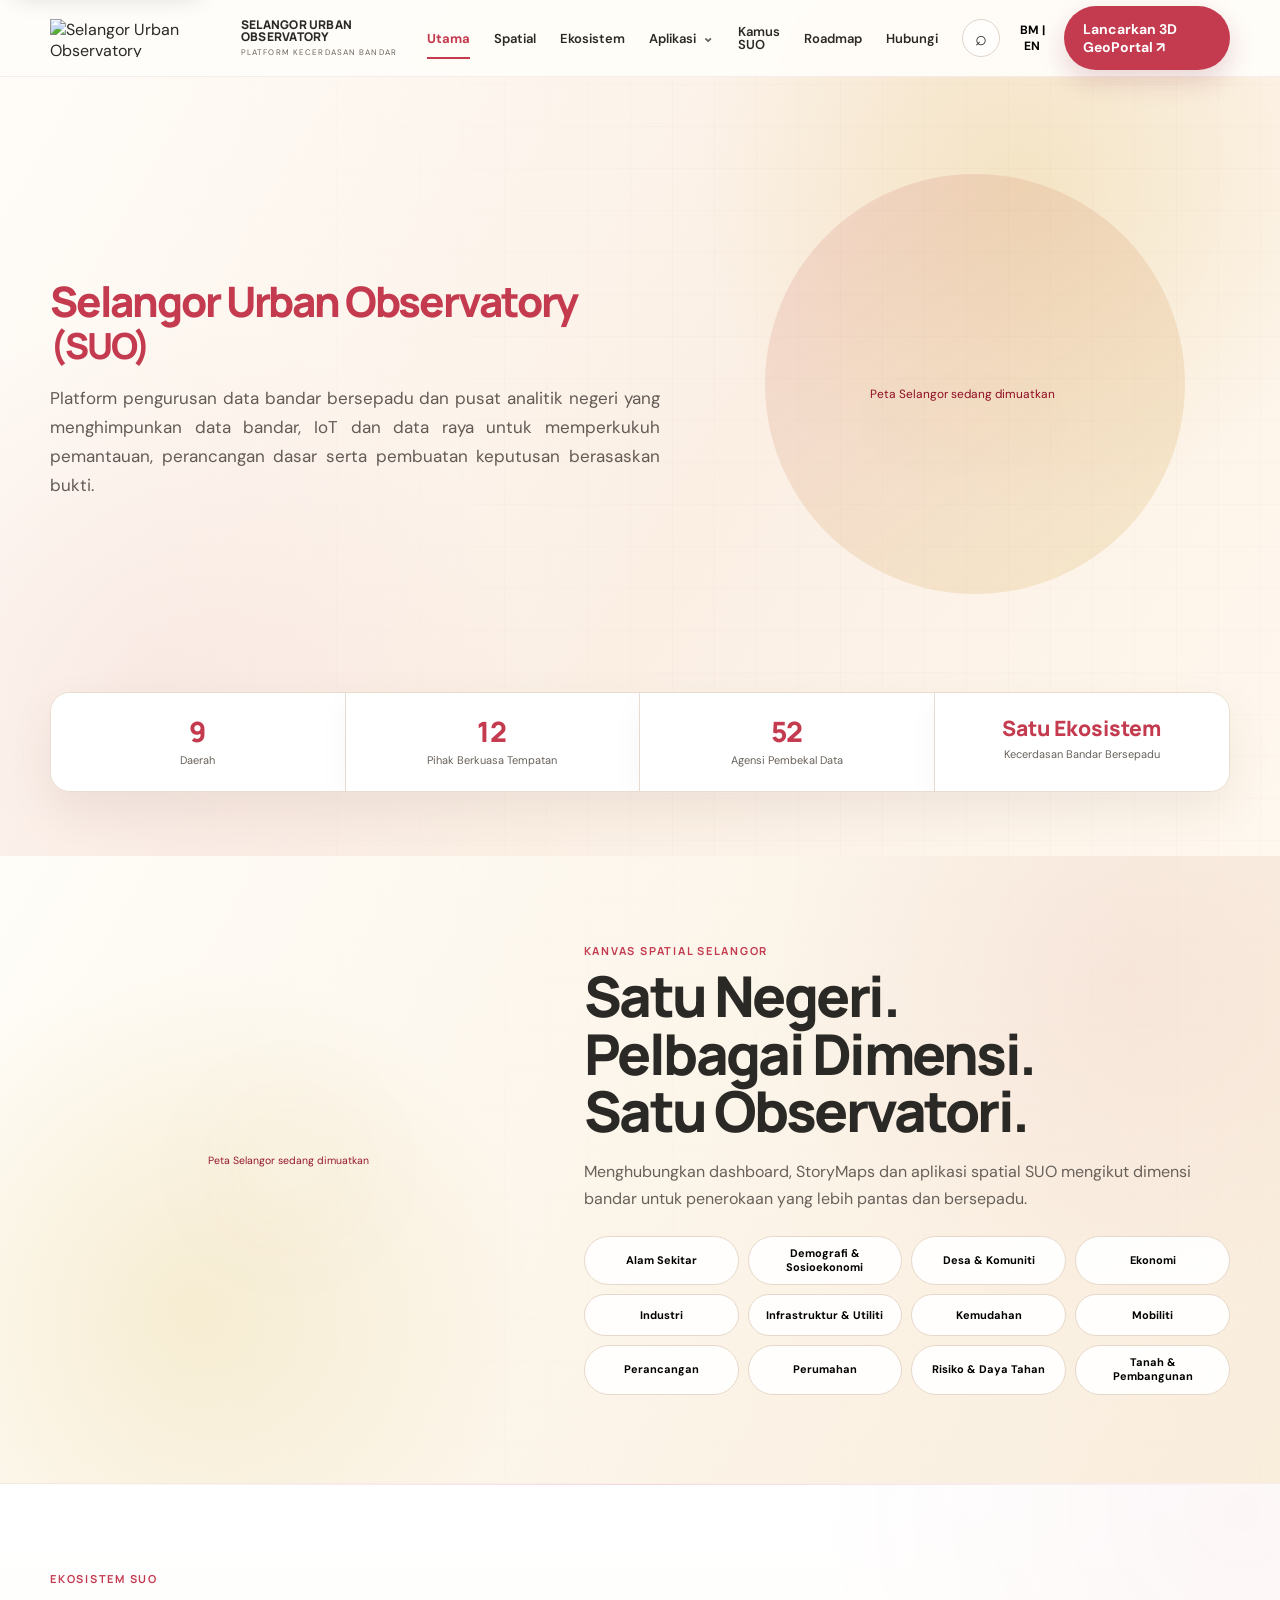
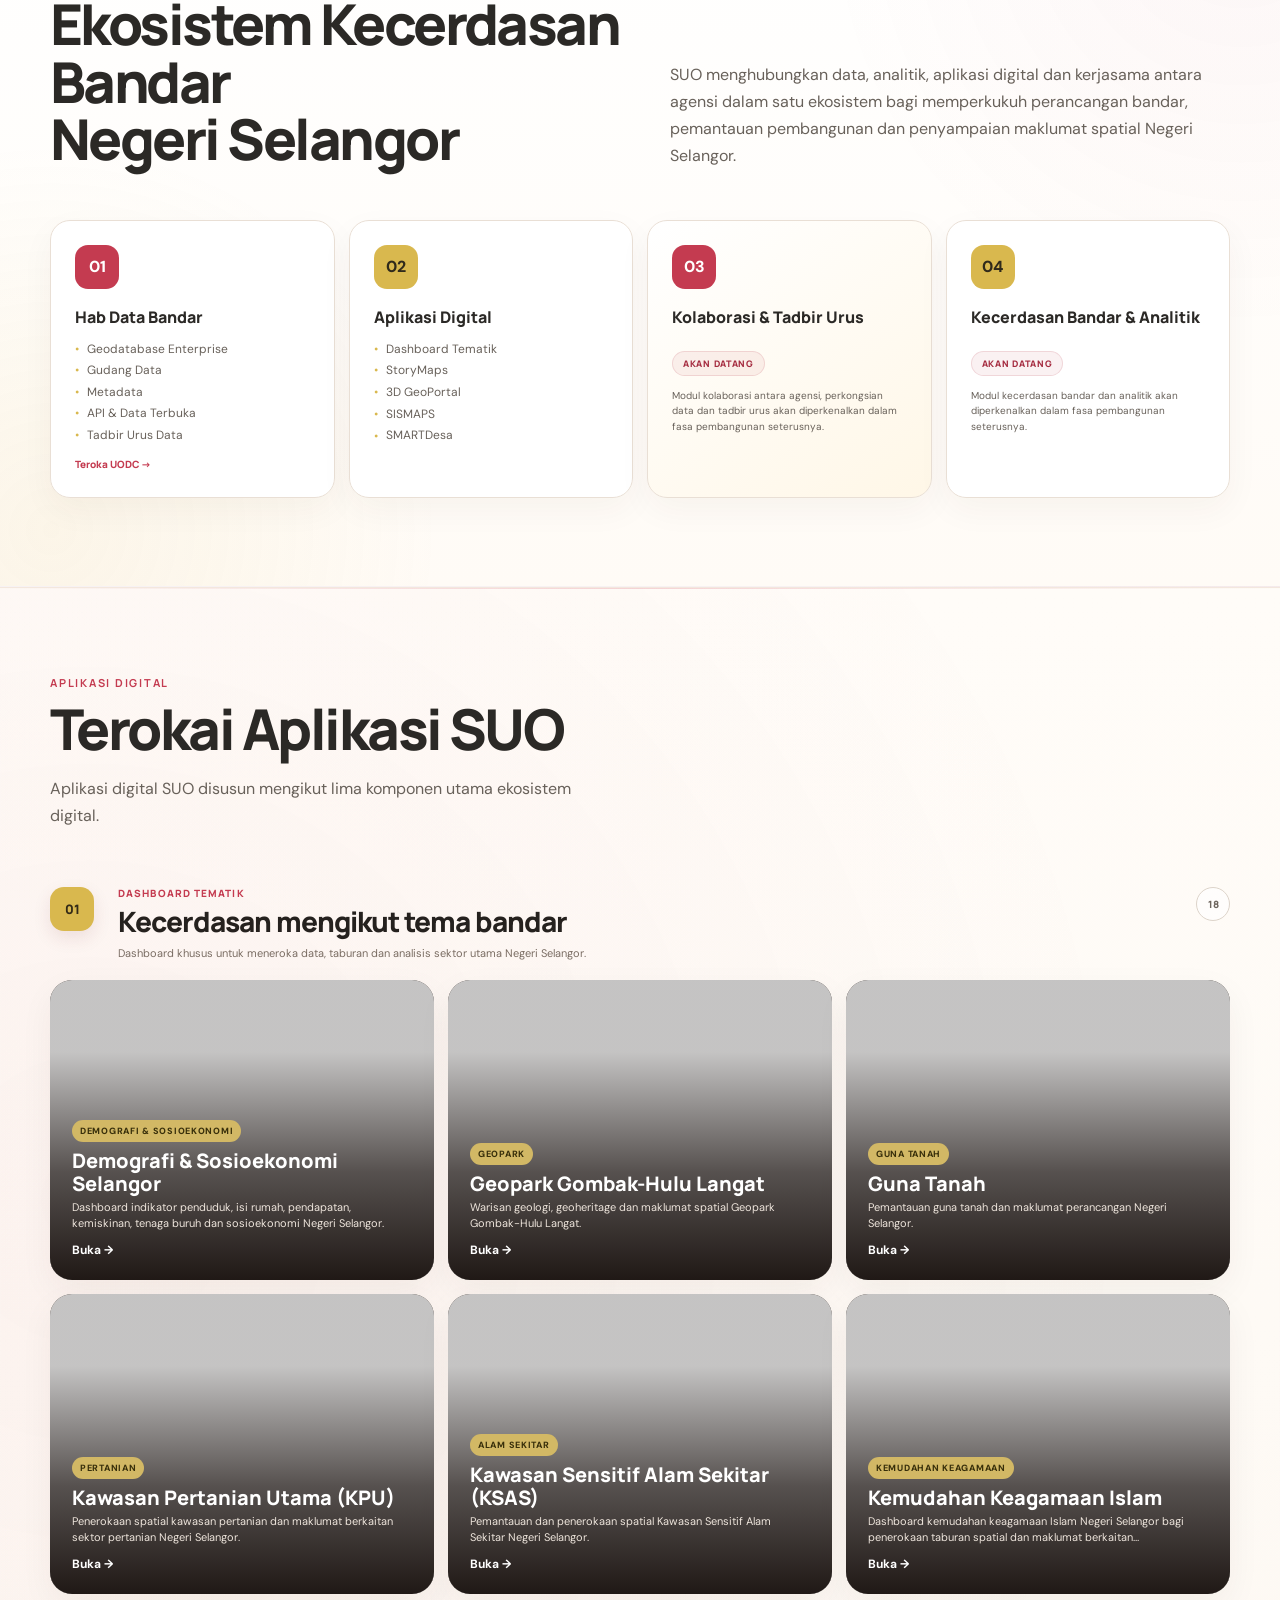
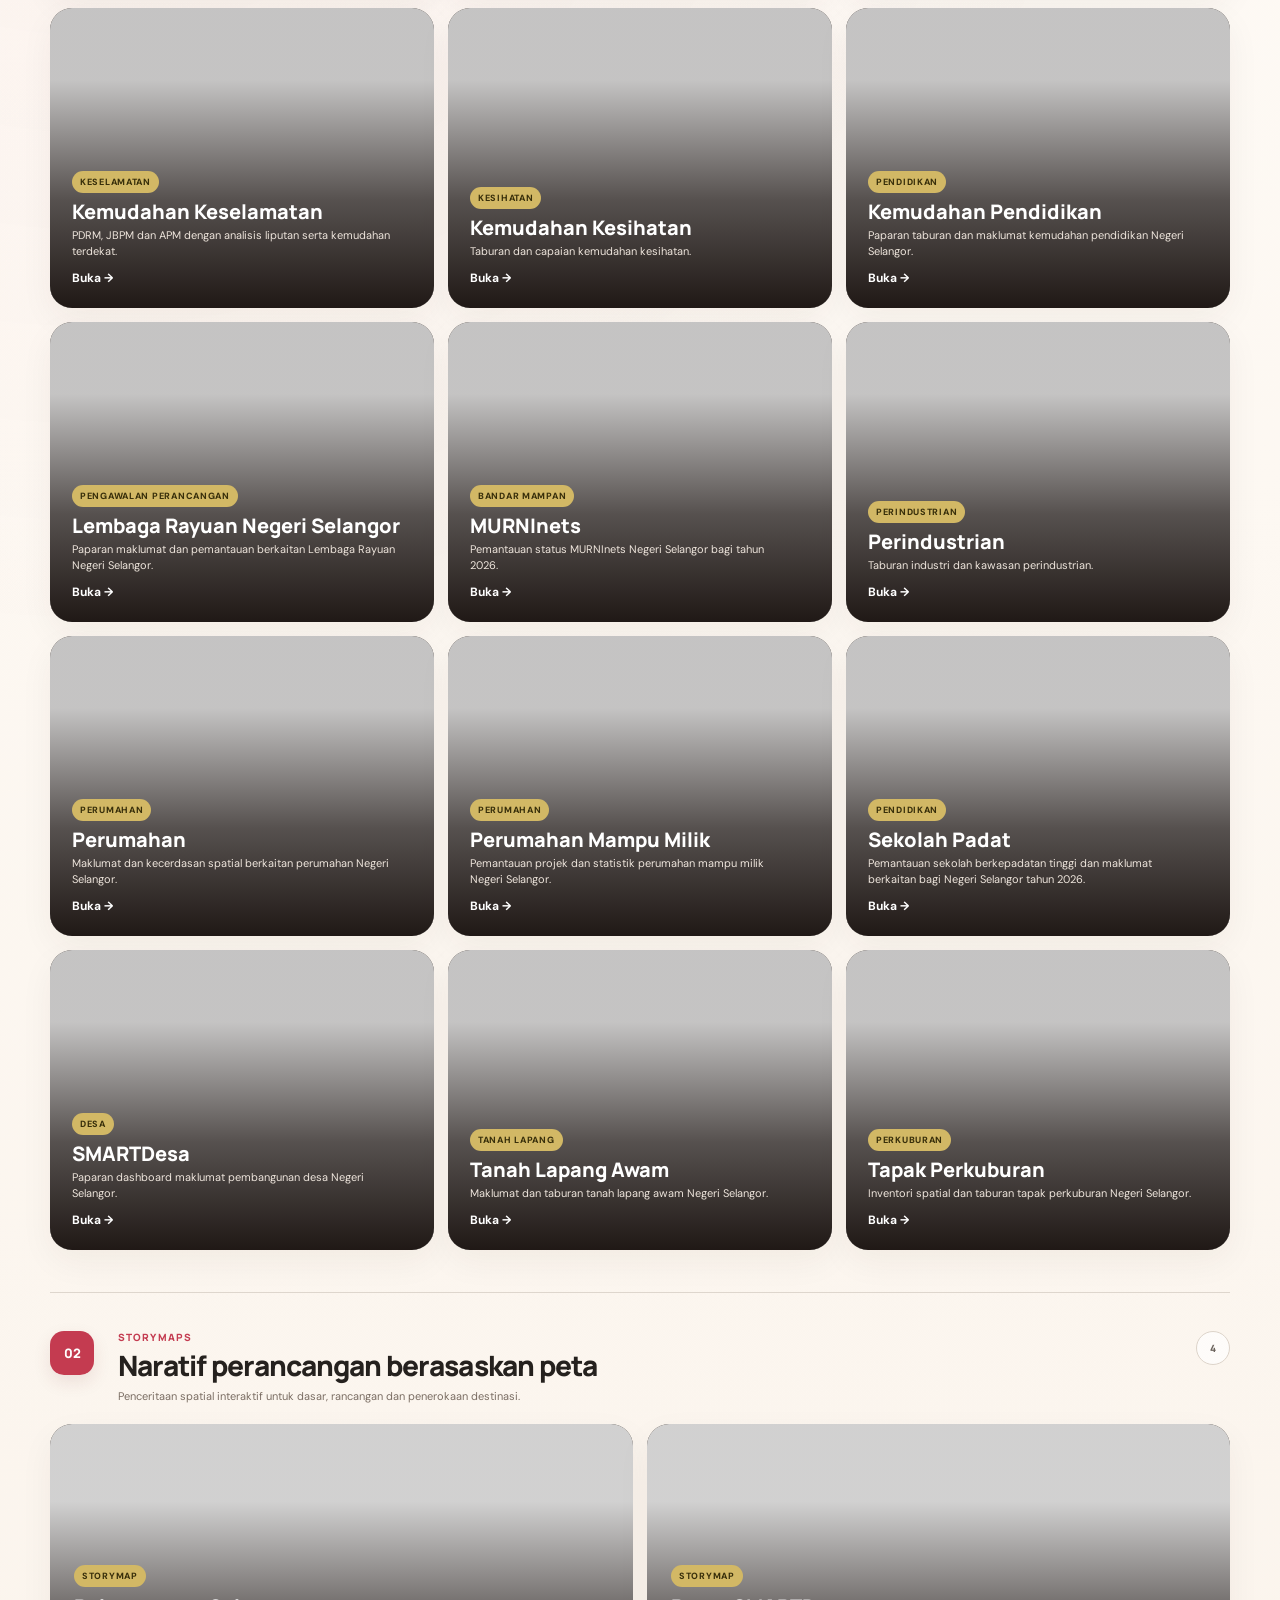
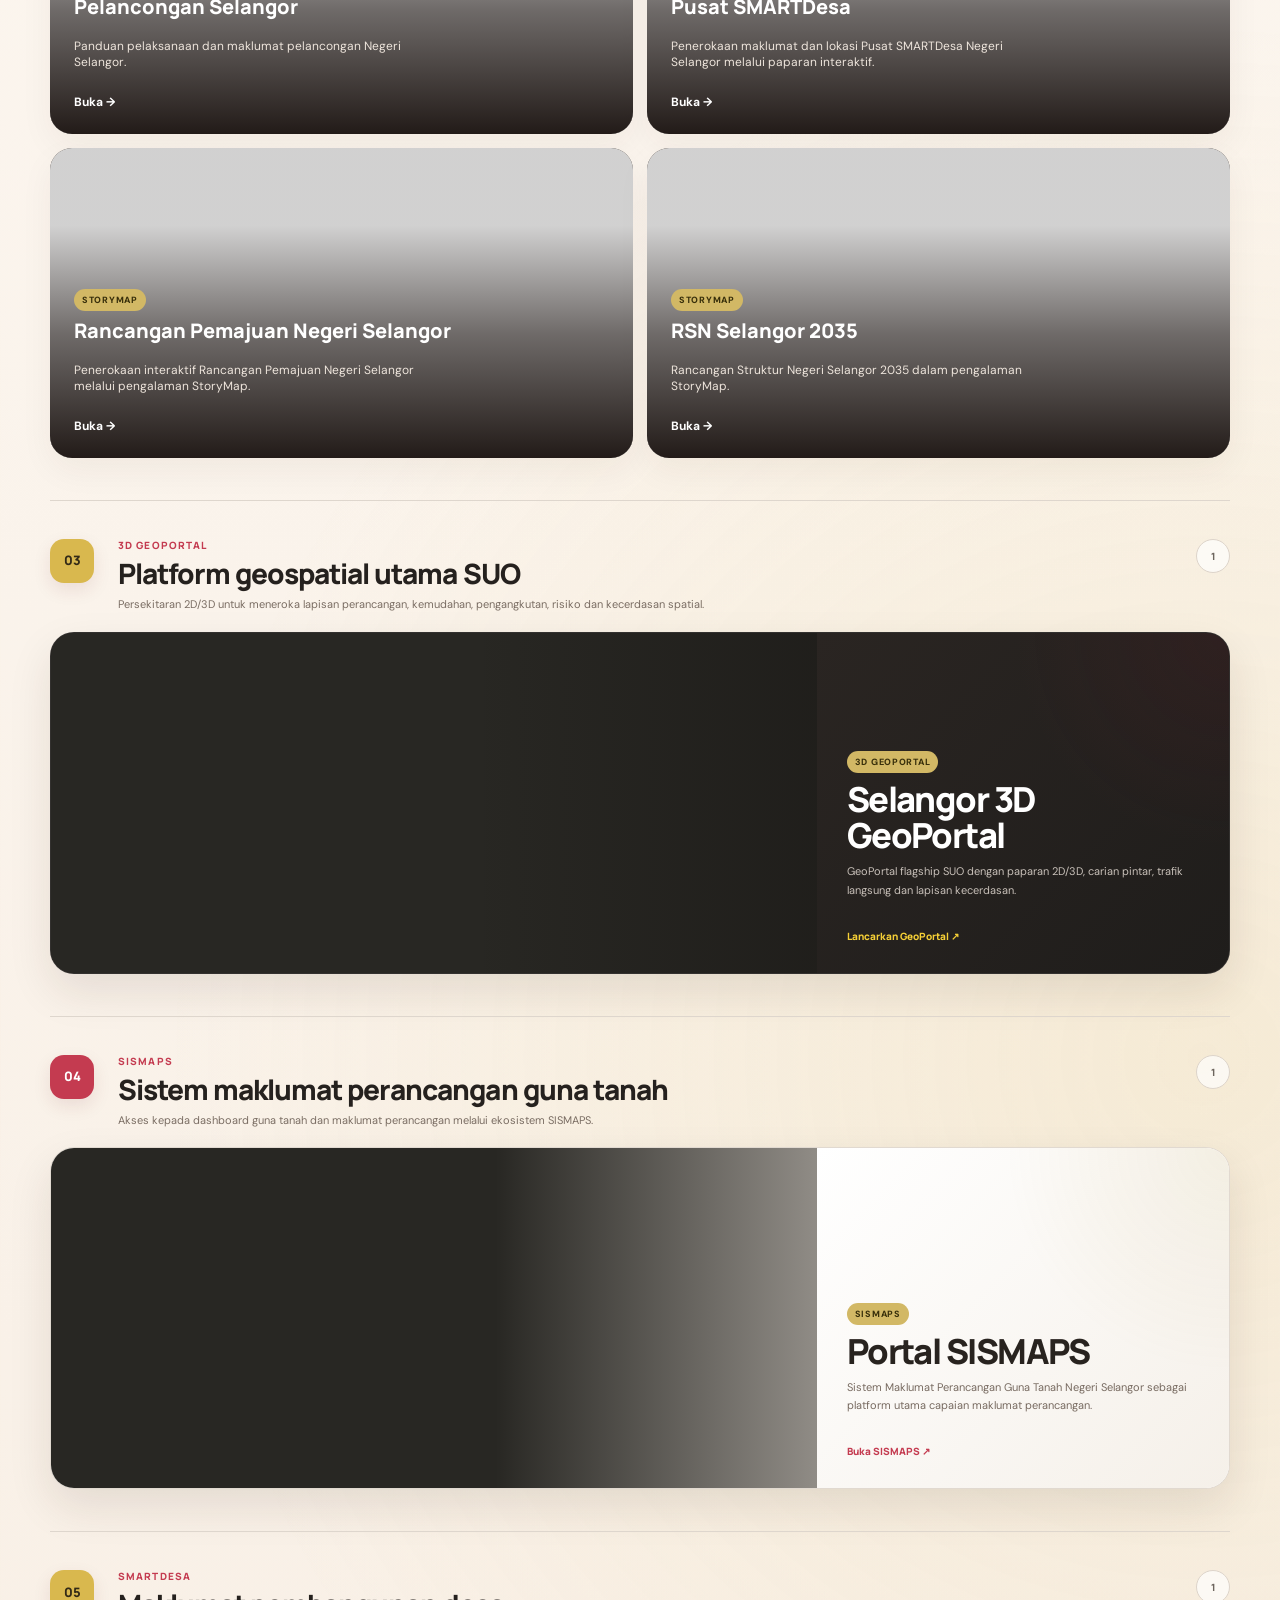
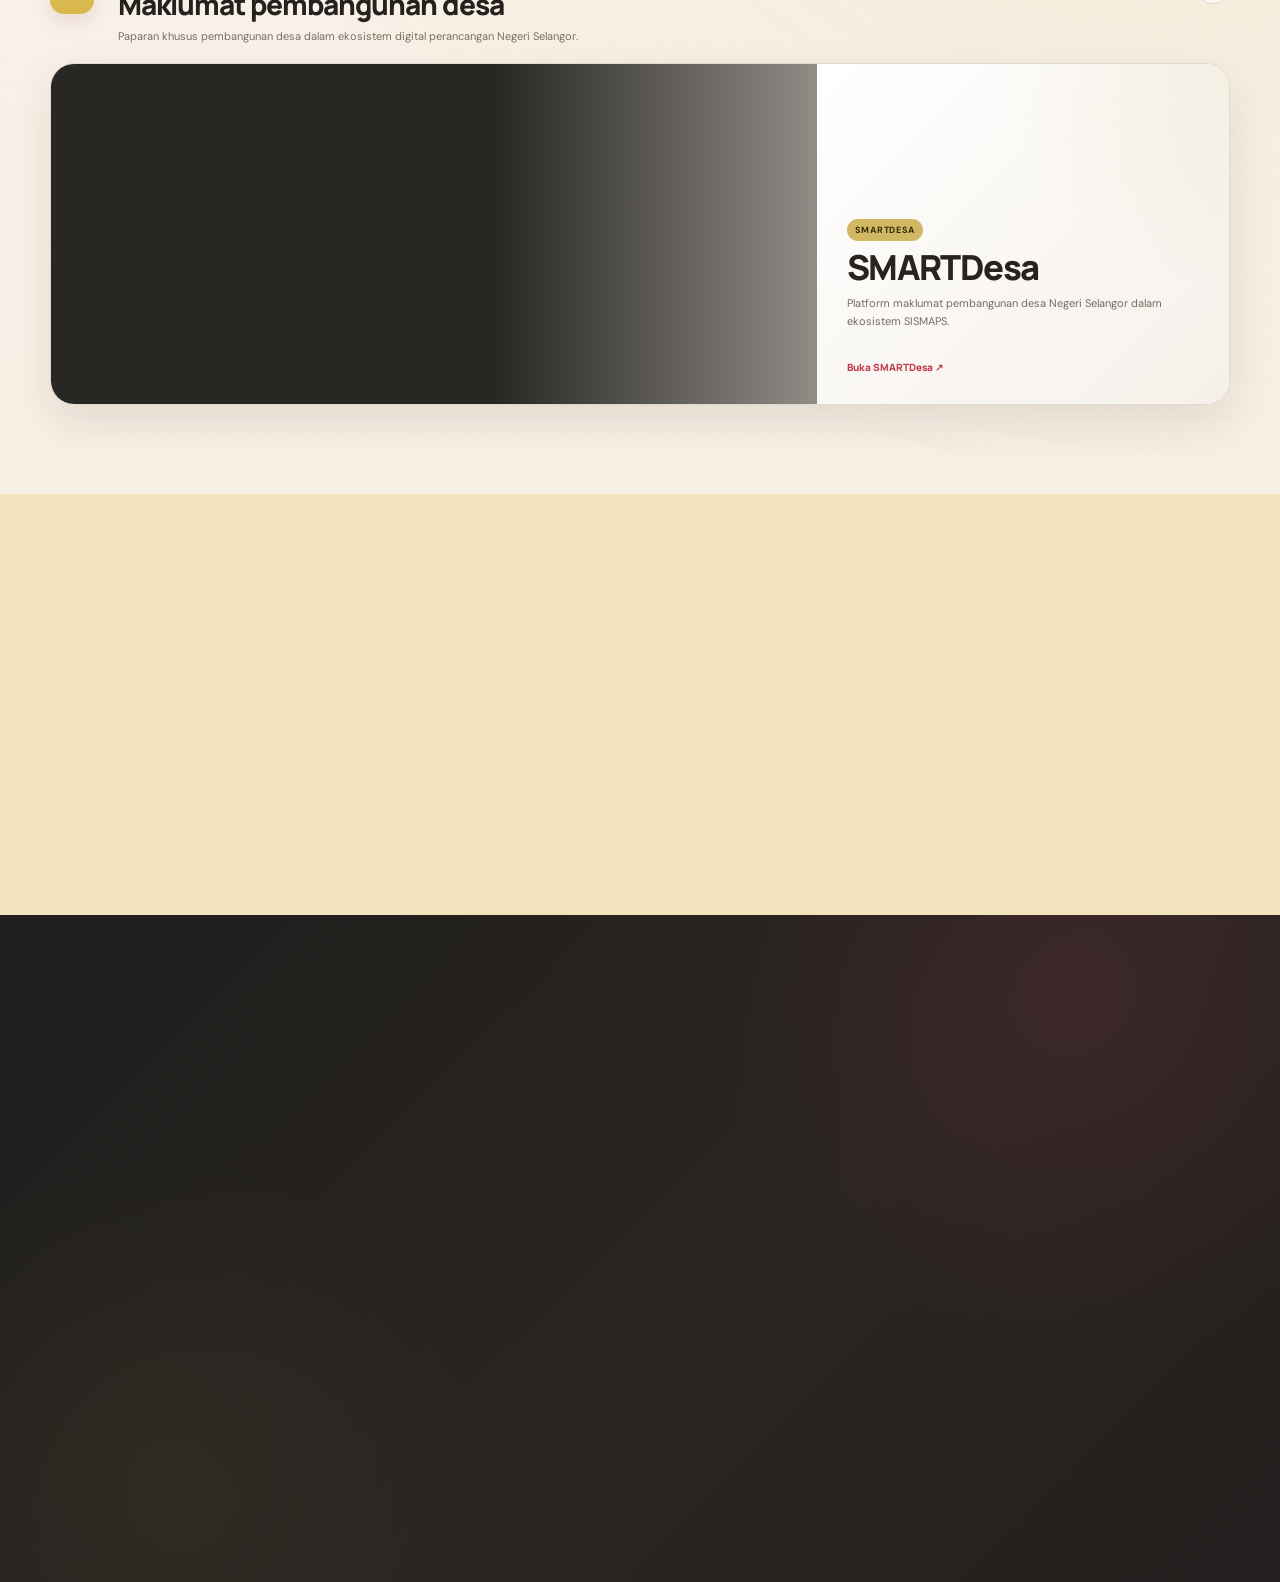
==== commit c8d76838: "Refresh SUO portal stylesheet cache version" ====
--- a/index.html
+++ b/index.html
@@ -28,7 +28,7 @@
   <link rel="apple-touch-icon" href="assets/logos/logo-suo.png">
   <link rel="preconnect" href="https://selangorurbanobservatory.github.io" crossorigin>
   <link rel="dns-prefetch" href="//geospatialpms-glitch.github.io">
-  <link rel="stylesheet" href="css/home-v7.css?v=7.29.1">
+  <link rel="stylesheet" href="css/home-v7.css?v=7.30.0">
   <script type="application/ld+json">
   {
     "@context":"https://schema.org",
--- a/css/home-v7.css
+++ b/css/home-v7.css
@@ -0,0 +1,3777 @@
+@import url('https://fonts.googleapis.com/css2?family=DM+Sans:wght@400;500;600;700&family=Manrope:wght@500;600;700;800&display=swap');
+
+:root{
+  --suo-red:#C43B50;
+  --suo-deep:#842437;
+  --suo-gold:#D9B84E;
+  --suo-soft-gold:#F5E6AD;
+  --suo-ivory:#FFF9F1;
+  --suo-white:#FFFFFF;
+  --suo-charcoal:#2B2926;
+  --suo-muted:#68615A;
+  --suo-line:#E9DDCF;
+  --suo-soft:#F7EFE4;
+  --shadow:0 18px 60px rgba(55,40,28,.085);
+}
+*{box-sizing:border-box}html{scroll-behavior:smooth}body{margin:0;background:var(--suo-ivory);color:var(--suo-charcoal);font-family:"DM Sans",system-ui,sans-serif;overflow-x:hidden}a{text-decoration:none;color:inherit}button,input{font:inherit}.v7-shell{width:min(1180px,calc(100% - 40px));margin:auto}.v7-section{padding:88px 0}.v7-kicker{font:700 11px/1.2 "Manrope",sans-serif;letter-spacing:.16em;text-transform:uppercase;color:var(--suo-red)}.v7-title{font:800 clamp(32px,4.4vw,58px)/1.02 "Manrope",sans-serif;letter-spacing:-.045em;margin:10px 0 18px}.v7-sub{font-size:16px;line-height:1.7;color:var(--suo-muted);max-width:720px}.v7-btn{display:inline-flex;align-items:center;justify-content:center;gap:9px;padding:13px 18px;border-radius:999px;font-weight:700;font-size:14px;transition:.25s ease;border:1px solid transparent}.v7-btn:hover{transform:translateY(-2px)}.v7-btn.primary{background:var(--suo-red);color:white;box-shadow:0 12px 28px rgba(200,16,46,.20)}.v7-btn.ghost{border-color:#D9CFC2;background:rgba(255,255,255,.55)}.v7-btn.gold{background:var(--suo-gold);color:#221900}.v7-btn.dark{background:#242424;color:white}.v7-arrow{font-size:16px}
+
+.v7-header{position:fixed;inset:0 0 auto 0;z-index:50;border-bottom:1px solid transparent;transition:.25s;background:linear-gradient(to bottom,rgba(247,244,238,.93),rgba(247,244,238,.58),transparent);backdrop-filter:blur(6px)}.v7-header.scrolled{background:rgba(255,255,255,.91);border-color:rgba(130,95,61,.12);box-shadow:0 8px 30px rgba(50,35,20,.06);backdrop-filter:blur(18px)}.v7-nav{height:76px;display:flex;align-items:center;justify-content:space-between;gap:24px}.v7-brand{display:flex;align-items:center;gap:10px;min-width:230px}.v7-brand img{height:38px;width:auto}.v7-brand-copy{display:flex;flex-direction:column;line-height:1.08}.v7-brand-copy b{font:800 12px/1 "Manrope";letter-spacing:.02em}.v7-brand-copy span{font-size:8px;letter-spacing:.14em;color:#6b625b;margin-top:5px}.v7-links{display:flex;align-items:center;gap:24px;font-size:13px;font-weight:600}.v7-links a{position:relative;padding:28px 0 25px}.v7-links a:after{content:"";position:absolute;left:0;right:100%;bottom:17px;height:2px;background:var(--suo-red);transition:.2s}.v7-links a:hover:after,.v7-links a.active:after{right:0}.v7-actions{display:flex;align-items:center;gap:10px}.v7-lang{border:0;background:transparent;font-weight:700;font-size:12px;cursor:pointer}.v7-menu{display:none;border:0;background:transparent;font-size:25px;cursor:pointer}
+
+.v7-hero{min-height:760px;padding:140px 0 64px;position:relative;overflow:hidden;background:
+ radial-gradient(circle at 77% 26%,rgba(244,195,0,.18),transparent 22%),
+ linear-gradient(120deg,#fbf8f2 0%,#f6efe5 56%,#f9f3ea 100%)}.v7-hero:before,.v7-spatial:before{content:"";position:absolute;inset:0;pointer-events:none;opacity:.35;background-image:linear-gradient(rgba(200,16,46,.10) 1px,transparent 1px),linear-gradient(90deg,rgba(200,16,46,.10) 1px,transparent 1px);background-size:42px 42px;mask-image:linear-gradient(to right,transparent,#000 50%,#000)}.v7-hero-grid{display:grid;grid-template-columns:.9fr 1.1fr;align-items:center;gap:44px;position:relative;z-index:2}.v7-hero h1{font:800 clamp(48px,6.7vw,86px)/.96 "Manrope",sans-serif;letter-spacing:-.065em;margin:14px 0 24px;max-width:760px}.v7-hero h1 span{color:var(--suo-red)}.v7-hero p{font-size:17px;line-height:1.7;color:#625b55;max-width:590px}.v7-hero-actions{display:flex;gap:12px;flex-wrap:wrap;margin-top:28px}.v7-map-wrap{height:500px;position:relative}.v7-map-orb{position:absolute;width:420px;height:420px;border-radius:50%;right:45px;top:34px;background:linear-gradient(145deg,rgba(200,16,46,.14),rgba(244,195,0,.20));filter:blur(.1px)}.v7-map-svg{position:absolute;right:48px;top:18px;width:440px;height:480px;filter:drop-shadow(0 28px 35px rgba(113,18,38,.19))}.v7-map-svg path.state{fill:url(#stateGrad);stroke:#8f0d23;stroke-width:2}.v7-map-svg .boundary{fill:none;stroke:rgba(255,255,255,.45);stroke-width:1}.v7-map-svg .road{fill:none;stroke:#f4c300;stroke-width:1.5;opacity:.7}.v7-map-svg circle{fill:#ffd52f;stroke:white;stroke-width:2}.v7-float{position:absolute;background:rgba(255,255,255,.9);backdrop-filter:blur(16px);border:1px solid rgba(145,95,73,.14);box-shadow:var(--shadow);padding:13px 15px;border-radius:16px;min-width:172px;animation:float 5.8s ease-in-out infinite}.v7-float b{display:block;font-size:13px}.v7-float span{font-size:10px;color:var(--suo-muted)}.v7-float.f1{left:10px;top:80px}.v7-float.f2{right:0;top:115px;animation-delay:-1.5s}.v7-float.f3{left:30px;bottom:75px;animation-delay:-2.8s}.v7-float.f4{right:28px;bottom:60px;animation-delay:-4s}@keyframes float{50%{transform:translateY(-9px)}}
+
+.v7-stats{position:relative;z-index:3;margin-top:-18px;background:white;border:1px solid var(--suo-line);box-shadow:0 18px 40px rgba(76,49,29,.08);border-radius:20px;display:grid;grid-template-columns:repeat(5,1fr);overflow:hidden}.v7-stat{padding:24px 18px;text-align:center;border-right:1px solid var(--suo-line)}.v7-stat:last-child{border:0}.v7-stat b{font:800 28px/1 "Manrope";color:var(--suo-red)}.v7-stat span{display:block;font-size:11px;color:var(--suo-muted);margin-top:6px}
+
+.v7-ecosystem{background:white}.v7-section-head{display:flex;justify-content:space-between;gap:50px;align-items:end;margin-bottom:34px}.v7-section-head .v7-sub{max-width:560px}.v7-pillars{display:grid;grid-template-columns:repeat(4,1fr);gap:14px}.v7-card{background:#fff;border:1px solid var(--suo-line);border-radius:20px;padding:24px;box-shadow:0 10px 32px rgba(50,34,22,.04);transition:.25s}.v7-card:hover{transform:translateY(-5px);box-shadow:var(--shadow);border-color:#dccbbd}.v7-icon{width:44px;height:44px;border-radius:13px;display:grid;place-items:center;background:var(--suo-red);color:white;font-weight:800;margin-bottom:18px}.v7-card:nth-child(even) .v7-icon{background:var(--suo-gold);color:#3a2c00}.v7-card h3{font:800 16px/1.25 "Manrope";margin:0 0 12px}.v7-card ul{padding:0;margin:0;list-style:none;color:var(--suo-muted);font-size:12px;line-height:1.8}.v7-card li:before{content:"•";color:var(--suo-gold);margin-right:8px}.v7-uodc{margin-top:16px;border-radius:18px;padding:18px 22px;display:flex;align-items:center;justify-content:space-between;gap:20px;background:linear-gradient(100deg,#f7f1e5,#fff7d6);border:1px solid #ead8a1}.v7-uodc b{font:800 14px "Manrope"}.v7-uodc span{font-size:12px;color:#75684f}
+
+.v7-geo{background:#1f1e1c;color:white;position:relative;overflow:hidden}.v7-geo:after{content:"";position:absolute;width:470px;height:470px;border-radius:50%;right:-140px;bottom:-240px;border:70px solid rgba(200,16,46,.42)}.v7-geo-grid{display:grid;grid-template-columns:1.15fr .85fr;gap:50px;align-items:center;position:relative;z-index:2}.v7-browser{background:#0c0d0e;border:1px solid #474747;border-radius:24px;padding:10px;box-shadow:0 28px 80px rgba(0,0,0,.35);transform:perspective(1200px) rotateY(2deg)}.v7-browser-top{height:34px;border-bottom:1px solid #2d2d2d;display:flex;align-items:center;gap:6px;padding:0 8px}.v7-dot{width:8px;height:8px;border-radius:50%;background:#626262}.v7-browser-screen{height:350px;border-radius:14px;overflow:hidden;position:relative;background:linear-gradient(140deg,#293336,#6f7b6b 48%,#afa36b)}.v7-browser-screen:before{content:"";position:absolute;inset:-40px;background:repeating-linear-gradient(30deg,transparent 0 22px,rgba(255,255,255,.16) 24px 25px),repeating-linear-gradient(-22deg,transparent 0 35px,rgba(244,195,0,.20) 36px 38px);transform:rotate(-4deg)}.v7-browser-panel{position:absolute;left:12px;top:12px;bottom:12px;width:100px;background:rgba(18,20,20,.82);border-radius:11px;padding:10px}.v7-browser-panel i{display:block;height:7px;background:#4b4f4e;border-radius:4px;margin-bottom:9px}.v7-browser-panel i:first-child{background:var(--suo-gold);width:75%}.v7-browser-toolbar{position:absolute;left:130px;right:15px;bottom:12px;height:55px;border-radius:12px;background:rgba(14,15,15,.78);display:flex;align-items:center;gap:9px;padding:9px}.v7-browser-toolbar i{height:34px;width:34px;border-radius:9px;background:#343837}.v7-browser-toolbar i:nth-child(2){background:var(--suo-red)}.v7-geo .v7-kicker{color:var(--suo-gold)}.v7-geo .v7-title{color:white}.v7-geo .v7-sub{color:#cfcac4}.v7-chips{display:flex;flex-wrap:wrap;gap:8px;margin:22px 0 26px}.v7-chip{padding:8px 10px;border-radius:999px;border:1px solid #45413d;background:#292826;color:#ece7e1;font-size:11px}
+
+.v7-decision{background:linear-gradient(120deg,var(--suo-deep),var(--suo-red));color:white;position:relative;overflow:hidden}.v7-decision:before{content:"";position:absolute;inset:0;background:linear-gradient(90deg,transparent 0 49.8%,rgba(255,255,255,.05) 50%,transparent 50.2%),linear-gradient(transparent 0 49.8%,rgba(255,255,255,.05) 50%,transparent 50.2%);background-size:50px 50px}.v7-decision .v7-kicker{color:var(--suo-soft-gold)}.v7-decision .v7-title{max-width:640px}.v7-pipeline{display:grid;grid-template-columns:repeat(5,1fr);gap:14px;margin:38px 0 28px;position:relative}.v7-pipeline:before{content:"";position:absolute;left:8%;right:8%;top:31px;height:1px;background:rgba(255,220,85,.55)}.v7-step{text-align:center;position:relative;z-index:2}.v7-step .circle{width:62px;height:62px;border-radius:50%;display:grid;place-items:center;margin:0 auto 12px;border:1px solid rgba(255,255,255,.35);background:#a00e27;box-shadow:0 0 0 7px rgba(255,255,255,.035)}.v7-step b{font:700 11px "Manrope";text-transform:uppercase;letter-spacing:.06em}.v7-capabilities{display:grid;grid-template-columns:repeat(3,1fr);gap:14px}.v7-cap{border:1px solid rgba(255,255,255,.20);background:rgba(255,255,255,.08);border-radius:18px;padding:20px}.v7-cap h3{font:800 15px "Manrope";margin-top:0}.v7-cap span{font-size:12px;line-height:1.7;color:#f4e9e9}
+
+.v7-apps{background:var(--suo-ivory)}.v7-apps-grid{display:grid;grid-template-columns:1.3fr .85fr .85fr;gap:14px}.v7-app{min-height:220px;border-radius:22px;padding:24px;position:relative;overflow:hidden;display:flex;flex-direction:column;justify-content:flex-end;color:white;background:#3a302a;box-shadow:0 14px 34px rgba(49,35,24,.08);transition:.25s}.v7-app:before{content:"";position:absolute;inset:0;background:linear-gradient(to top,rgba(25,16,10,.88),rgba(25,16,10,.10));z-index:1}.v7-app:after{content:"";position:absolute;inset:-40%;background:radial-gradient(circle,rgba(244,195,0,.48),transparent 30%),repeating-linear-gradient(35deg,transparent 0 20px,rgba(255,255,255,.08) 21px 22px);transform:rotate(4deg);opacity:.55}.v7-app>*{position:relative;z-index:2}.v7-app.featured{grid-row:span 2;min-height:455px;background:linear-gradient(140deg,#45372f,#a1152f)}.v7-app.industry{background:#554d3e}.v7-app.health{background:#6a5c43}.v7-app.open{background:#4f644a}.v7-app.cemetery{background:#5b5552}.v7-app h3{font:800 20px/1.15 "Manrope";margin:8px 0}.v7-app.featured h3{font-size:30px}.v7-app p{font-size:12px;max-width:380px;color:#eee5dc}.v7-tag{width:max-content;padding:5px 8px;border-radius:999px;background:var(--suo-gold);color:#3b2f00;font-weight:800;font-size:9px;text-transform:uppercase;letter-spacing:.08em}.v7-app-link{margin-top:12px;font-size:12px;font-weight:700}.v7-mini-apps{display:grid;grid-template-columns:repeat(4,1fr);gap:10px;margin-top:14px}.v7-mini{background:white;border:1px solid var(--suo-line);border-radius:16px;padding:16px;min-height:108px;display:flex;flex-direction:column;justify-content:space-between}.v7-mini b{font:800 13px/1.3 "Manrope"}.v7-mini span{font-size:10px;color:var(--suo-red);font-weight:700}
+
+.v7-spatial{background:#fbf8f2;position:relative;overflow:hidden}.v7-spatial-grid{display:grid;grid-template-columns:.85fr 1.15fr;align-items:center;gap:56px;position:relative;z-index:2}.v7-spatial-map{height:430px;position:relative}.v7-spatial-map .v7-map-svg{left:50%;right:auto;top:0;transform:translateX(-50%);height:420px;width:390px;opacity:.88}.v7-theme-list{display:flex;flex-wrap:wrap;gap:9px;margin-top:24px}.v7-theme{padding:10px 13px;border-radius:999px;background:white;border:1px solid var(--suo-line);font-size:11px;font-weight:700}.v7-theme.active{background:var(--suo-red);color:white;border-color:var(--suo-red)}
+
+.v7-insights{background:white}.v7-insight-grid{display:grid;grid-template-columns:repeat(3,1fr);gap:14px}.v7-insight{border:1px solid var(--suo-line);border-radius:20px;padding:22px;min-height:210px}.v7-insight h3{font:800 16px "Manrope";margin:0 0 6px}.v7-insight p{font-size:12px;color:var(--suo-muted);line-height:1.6}.v7-mini-chart{height:90px;margin-top:18px;display:flex;align-items:end;gap:7px}.v7-mini-chart i{display:block;flex:1;background:linear-gradient(var(--suo-red),#e56274);border-radius:6px 6px 0 0}.v7-dots-map{height:90px;margin-top:18px;border-radius:12px;background:
+ radial-gradient(circle at 12% 62%,#c8102e 0 3px,transparent 4px),
+ radial-gradient(circle at 26% 35%,#f4c300 0 4px,transparent 5px),
+ radial-gradient(circle at 50% 58%,#c8102e 0 5px,transparent 6px),
+ radial-gradient(circle at 72% 28%,#c8102e 0 3px,transparent 4px),
+ radial-gradient(circle at 82% 70%,#f4c300 0 4px,transparent 5px),#f7f2ea}
+
+.v7-eco-road{display:grid;grid-template-columns:1fr 1fr;background:#22211f;color:white}.v7-eco-side,.v7-road-side{padding:70px max(30px,calc((100vw - 1180px)/2))}.v7-eco-side{padding-right:48px;background:#22211f}.v7-road-side{padding-left:48px;background:#f5ead1;color:#29231c}.v7-node-wrap{height:250px;position:relative;margin-top:18px}.v7-node-center{position:absolute;left:50%;top:50%;transform:translate(-50%,-50%);width:76px;height:76px;border-radius:50%;display:grid;place-items:center;background:var(--suo-red);font:800 18px "Manrope";box-shadow:0 0 0 12px rgba(255,255,255,.04)}.v7-node{position:absolute;padding:8px 10px;border:1px solid #5c5750;border-radius:999px;font-size:10px;background:#2d2b28}.v7-node.n1{left:5%;top:18%}.v7-node.n2{right:7%;top:15%}.v7-node.n3{left:3%;bottom:17%}.v7-node.n4{right:4%;bottom:18%}.v7-node.n5{left:42%;top:0}.v7-node.n6{left:40%;bottom:0}.v7-timeline{margin-top:26px;display:grid;grid-template-columns:repeat(4,1fr);gap:10px}.v7-year{padding:17px 13px;border-left:2px solid var(--suo-gold)}.v7-year b{font:800 20px "Manrope";color:var(--suo-red)}.v7-year strong{display:block;font-size:12px;margin:4px 0 7px}.v7-year span{font-size:10px;line-height:1.55;color:#6f6251}
+
+.v7-resources{background:white;padding:55px 0}.v7-resource-row{display:grid;grid-template-columns:repeat(6,1fr);gap:10px}.v7-resource{border:1px solid var(--suo-line);border-radius:15px;padding:14px 12px;font-size:10px;font-weight:700;min-height:62px;display:flex;align-items:center}.v7-resource:hover{border-color:#d5b445;background:#fffaf0}
+
+.v7-assistant{background:linear-gradient(115deg,var(--suo-deep),var(--suo-red));color:white}.v7-assistant-grid{display:grid;grid-template-columns:.35fr 1.65fr;gap:36px;align-items:center}.v7-avatar{width:150px;height:150px;border-radius:50%;margin:auto;background:linear-gradient(#ffd6b4 0 42%,#1e1b19 43% 100%);border:8px solid rgba(255,255,255,.12);position:relative}.v7-avatar:before{content:"TP";position:absolute;left:50%;bottom:23px;transform:translateX(-50%);font:800 28px "Manrope";color:#fff}.v7-assistant .v7-kicker{color:var(--suo-soft-gold)}.v7-assistant .v7-title{margin-bottom:10px}.v7-ask{display:flex;gap:8px;margin-top:18px}.v7-ask input{flex:1;border:0;border-radius:999px;padding:14px 18px;outline:none}.v7-ask button{border:0;cursor:pointer}
+
+.v7-footer{background:#171615;color:#ddd;padding:44px 0 20px;border-top:4px solid var(--suo-red)}.v7-footer-grid{display:grid;grid-template-columns:1.4fr repeat(3,1fr);gap:42px}.v7-footer-brand img{height:48px;filter:brightness(0) invert(1)}.v7-footer p{font-size:11px;line-height:1.7;color:#9f9992}.v7-footer h4{font:800 12px "Manrope";color:white}.v7-footer a{display:block;font-size:11px;color:#aaa39c;margin:8px 0}.v7-footer a:hover{color:white}.v7-footer-bottom{display:flex;justify-content:space-between;gap:20px;border-top:1px solid #2f2d2a;margin-top:34px;padding-top:18px;font-size:10px;color:#777}
+
+.v7-reveal{opacity:0;transform:translateY(18px);transition:.6s ease}.v7-reveal.visible{opacity:1;transform:none}
+
+@media(max-width:1000px){.v7-links{display:none}.v7-menu{display:block}.v7-actions .v7-btn{display:none}.v7-hero-grid,.v7-geo-grid,.v7-spatial-grid,.v7-assistant-grid{grid-template-columns:1fr}.v7-map-wrap{height:430px}.v7-stats{grid-template-columns:repeat(3,1fr)}.v7-pillars{grid-template-columns:repeat(2,1fr)}.v7-apps-grid{grid-template-columns:1fr 1fr}.v7-app.featured{grid-row:auto;grid-column:span 2;min-height:330px}.v7-resource-row{grid-template-columns:repeat(3,1fr)}.v7-eco-road{grid-template-columns:1fr}.v7-eco-side,.v7-road-side{padding:62px 40px}.v7-footer-grid{grid-template-columns:1.4fr 1fr 1fr}.v7-footer-grid>div:last-child{display:none}.v7-mobile-open .v7-links{display:flex;position:absolute;top:76px;left:20px;right:20px;padding:14px 18px;flex-direction:column;align-items:stretch;background:white;border:1px solid var(--suo-line);border-radius:18px;box-shadow:var(--shadow)}.v7-mobile-open .v7-links a{padding:10px 0}.v7-mobile-open .v7-links a:after{display:none}}
+@media(max-width:680px){.v7-shell{width:min(100% - 26px,1180px)}.v7-section{padding:65px 0}.v7-nav{height:68px}.v7-brand{min-width:0}.v7-brand-copy{display:none}.v7-brand img{height:34px}.v7-actions .v7-lang{display:none}.v7-hero{padding-top:110px;min-height:auto}.v7-hero h1{font-size:48px}.v7-hero-grid{gap:20px}.v7-map-wrap{height:360px}.v7-map-svg{right:50%;transform:translateX(50%);width:320px;height:350px}.v7-map-orb{width:300px;height:300px;right:50%;transform:translateX(50%)}.v7-float{min-width:135px;padding:10px 12px}.v7-float.f1{left:0;top:45px}.v7-float.f2{right:0;top:90px}.v7-float.f3{left:6px;bottom:40px}.v7-float.f4{right:4px;bottom:20px}.v7-stats{grid-template-columns:repeat(2,1fr);margin-top:0}.v7-stat:last-child{grid-column:span 2}.v7-section-head{display:block}.v7-pillars,.v7-capabilities,.v7-insight-grid{grid-template-columns:1fr}.v7-pipeline{grid-template-columns:1fr;gap:15px}.v7-pipeline:before{left:31px;right:auto;top:5%;bottom:5%;width:1px;height:auto}.v7-step{display:flex;align-items:center;gap:14px;text-align:left}.v7-step .circle{margin:0;width:52px;height:52px;flex:0 0 52px}.v7-apps-grid{grid-template-columns:1fr}.v7-app.featured{grid-column:auto;min-height:290px}.v7-mini-apps{grid-template-columns:1fr 1fr}.v7-spatial-map{height:350px}.v7-spatial-map .v7-map-svg{width:300px;height:330px}.v7-timeline{grid-template-columns:1fr 1fr}.v7-resource-row{grid-template-columns:1fr 1fr}.v7-avatar{width:120px;height:120px}.v7-ask{flex-direction:column}.v7-footer-grid{grid-template-columns:1fr 1fr}.v7-footer-brand{grid-column:span 2}.v7-footer-bottom{flex-direction:column}.v7-geo-grid{gap:28px}.v7-browser-screen{height:260px}}
+
+
+/* v7.1 authentic SUO visuals */
+.v7-real-map{position:absolute;right:48px;top:18px;width:440px;height:480px;overflow:visible;filter:drop-shadow(0 28px 35px rgba(113,18,38,.18))}
+.v7-real-map .real-polygon{vector-effect:non-scaling-stroke;transition:.25s ease;cursor:default}
+.v7-real-map .real-polygon:hover{filter:brightness(1.12)}
+.v7-real-map .real-node{fill:var(--suo-gold);stroke:#fff;stroke-width:2;vector-effect:non-scaling-stroke}
+.v7-real-map .real-label{font:700 8px "DM Sans",sans-serif;fill:#5b2a2f;text-anchor:middle;paint-order:stroke;stroke:#fff8ee;stroke-width:2.5px;stroke-linejoin:round}
+.v7-spatial-map .v7-spatial-real-map{left:50%;right:auto;top:0;transform:translateX(-50%);width:390px;height:420px;opacity:.95}
+.v7-map-svg{display:none}
+
+.v7-browser-screen{background:#111;isolation:isolate}
+.v7-browser-screen:before{display:none!important}
+.v7-geo-live-frame{position:absolute;inset:0;width:153.85%;height:153.85%;border:0;transform:scale(.65);transform-origin:0 0;pointer-events:none;background:#101418}
+.v7-live-badge{position:absolute;z-index:3;right:12px;top:12px;padding:6px 9px;border-radius:999px;background:rgba(200,16,46,.92);color:#fff;font-size:8px;font-weight:800;letter-spacing:.09em;box-shadow:0 5px 18px rgba(0,0,0,.22)}
+
+.v7-app{background:#3a302a!important}
+.v7-app:after{display:none!important}
+.v7-live-preview{position:absolute;inset:0;z-index:0;overflow:hidden;background:#ddd}
+.v7-live-preview iframe{position:absolute;inset:0;width:170%;height:170%;border:0;transform:scale(.588235);transform-origin:0 0;pointer-events:none;filter:saturate(.88) contrast(.96) brightness(.88)}
+.v7-app.featured .v7-live-preview iframe{width:155%;height:155%;transform:scale(.64516)}
+.v7-app:before{z-index:1;background:linear-gradient(to top,rgba(20,12,9,.93) 0%,rgba(20,12,9,.55) 40%,rgba(20,12,9,.06) 75%)!important}
+.v7-app>*:not(.v7-live-preview){position:relative;z-index:2}
+
+.v7-avatar{overflow:hidden;background:#fff!important;border:8px solid rgba(255,255,255,.14)!important}
+.v7-avatar:before{display:none!important}
+.v7-avatar img{width:100%;height:100%;display:block;object-fit:cover}
+
+@media(max-width:680px){
+  .v7-real-map{right:50%;transform:translateX(50%);width:320px;height:350px;top:5px}
+  .v7-spatial-map .v7-spatial-real-map{width:300px;height:330px}
+}
+
+
+/* v7.1.1 avatar hard sizing */
+.v7-assistant-grid{grid-template-columns:160px minmax(0,1fr)}
+.v7-avatar{
+  width:132px!important;
+  height:132px!important;
+  min-width:132px!important;
+  min-height:132px!important;
+  max-width:132px!important;
+  max-height:132px!important;
+  flex:0 0 132px!important;
+  overflow:hidden!important;
+  border-radius:50%!important;
+  padding:0!important;
+  margin:0 auto!important;
+  position:relative!important;
+}
+.v7-avatar img{
+  display:block!important;
+  width:132px!important;
+  height:132px!important;
+  min-width:132px!important;
+  min-height:132px!important;
+  max-width:132px!important;
+  max-height:132px!important;
+  object-fit:cover!important;
+  object-position:center!important;
+  border-radius:50%!important;
+}
+@media(max-width:680px){
+  .v7-assistant-grid{grid-template-columns:1fr}
+  .v7-avatar{
+    width:104px!important;height:104px!important;
+    min-width:104px!important;min-height:104px!important;
+    max-width:104px!important;max-height:104px!important;
+    flex-basis:104px!important;
+  }
+  .v7-avatar img{
+    width:104px!important;height:104px!important;
+    min-width:104px!important;min-height:104px!important;
+    max-width:104px!important;max-height:104px!important;
+  }
+}
+
+
+/* v7.1.2 hero spacing cleanup */
+.v7-hero-grid{padding-bottom:34px}
+.v7-stats{
+  margin-top:18px!important;
+  position:relative;
+  clear:both;
+}
+.v7-hero p{margin-bottom:0}
+@media(max-width:1000px){
+  .v7-hero-grid{padding-bottom:24px}
+  .v7-stats{margin-top:10px!important}
+}
+
+
+/* v7.1.3 hero title lock to two lines */
+.v7-hero h1{
+  font-size:clamp(46px,5.7vw,76px);
+  line-height:.98;
+  letter-spacing:-.055em;
+}
+.v7-title-line{
+  display:block;
+  white-space:nowrap;
+}
+.v7-title-line-red{color:var(--suo-red)}
+@media(max-width:760px){
+  .v7-hero h1{font-size:clamp(40px,11vw,58px)}
+  .v7-title-line{white-space:normal}
+}
+
+
+/* v7.1.5 hero headline containment + bilingual card sizing */
+.v7-hero-grid > div:first-child{min-width:0;max-width:100%}
+.v7-hero h1{
+  font-size:clamp(40px,4vw,64px)!important;
+  line-height:1.01!important;
+  letter-spacing:-.052em!important;
+  max-width:100%!important;
+  overflow:visible;
+}
+.v7-title-line{
+  display:block;
+  white-space:nowrap;
+  max-width:100%;
+}
+.v7-float{max-width:190px}
+.v7-float b,.v7-float span{white-space:normal}
+.v7-stat b[data-ms][data-en]{font-size:clamp(19px,1.8vw,28px)}
+@media(max-width:1180px){
+  .v7-hero h1{font-size:clamp(38px,5vw,58px)!important}
+}
+@media(max-width:760px){
+  .v7-title-line{white-space:normal}
+  .v7-hero h1{font-size:clamp(39px,10vw,54px)!important}
+}
+
+
+/* v7.3.0 Smart Search */
+.v7-smart-search{position:relative}
+.v7-search-toggle{
+  width:38px;height:38px;border-radius:50%;border:1px solid #ded5ca;background:rgba(255,255,255,.72);
+  display:grid;place-items:center;font-size:20px;cursor:pointer;color:var(--suo-charcoal);transition:.2s;
+}
+.v7-search-toggle:hover{background:#fff;border-color:#c9b9aa;transform:translateY(-1px)}
+.v7-search-panel{
+  position:absolute;top:50px;right:-20px;width:min(560px,calc(100vw - 28px));padding:14px;
+  background:rgba(255,255,255,.97);backdrop-filter:blur(18px);border:1px solid var(--suo-line);
+  border-radius:20px;box-shadow:0 24px 70px rgba(45,29,18,.18);z-index:90;
+}
+.v7-search-box{display:flex;align-items:center;gap:10px;border:1px solid #ddd3c8;background:#fbf9f5;border-radius:14px;padding:0 12px}
+.v7-search-icon{font-size:18px;color:var(--suo-red)}
+.v7-search-box input{flex:1;min-width:0;border:0;background:transparent;padding:13px 0;outline:none;font-size:13px;color:#26221f}
+.v7-search-box button{border:0;background:transparent;font-size:23px;line-height:1;color:#857b72;cursor:pointer}
+.v7-search-hint{font-size:10px;color:#8a8179;padding:9px 4px 5px}
+.v7-search-results{display:grid;gap:7px;max-height:360px;overflow:auto;margin-top:4px}
+.v7-search-result{
+  display:grid;grid-template-columns:38px 1fr auto;align-items:center;gap:11px;padding:10px;
+  border-radius:13px;border:1px solid transparent;transition:.18s;background:#fff;
+}
+.v7-search-result:hover{border-color:#ead9c6;background:#fffaf3}
+.v7-search-result-icon{width:38px;height:38px;border-radius:11px;display:grid;place-items:center;background:#f4eadf;color:var(--suo-red);font-weight:800;font-size:12px}
+.v7-search-result-copy{min-width:0}
+.v7-search-result-copy b{display:block;font:800 12px/1.25 "Manrope";white-space:nowrap;overflow:hidden;text-overflow:ellipsis}
+.v7-search-result-copy span{display:block;font-size:10px;color:#847a72;margin-top:3px;white-space:nowrap;overflow:hidden;text-overflow:ellipsis}
+.v7-search-result-type{font-size:8px;font-weight:800;letter-spacing:.08em;text-transform:uppercase;color:#7b6d61;background:#f5f0e9;padding:5px 7px;border-radius:999px}
+.v7-search-empty{padding:16px 10px;text-align:center;color:#8b8178;font-size:12px}
+.v7-search-popular{display:flex;flex-wrap:wrap;gap:6px;padding-top:8px}
+.v7-search-chip{border:1px solid #e5d8ca;background:#fff;border-radius:999px;padding:7px 9px;font-size:10px;cursor:pointer}
+.v7-search-chip:hover{border-color:var(--suo-red);color:var(--suo-red)}
+@media(max-width:1000px){.v7-search-panel{right:-96px}}
+@media(max-width:680px){
+  .v7-search-toggle{width:34px;height:34px}
+  .v7-search-panel{position:fixed;top:74px;left:13px;right:13px;width:auto}
+}
+
+
+/* v7.4.0 Spatial Canvas theme linking */
+.v7-spatial-map{isolation:isolate}
+.v7-spatial-map .v7-real-map{z-index:1}
+.v7-theme-overlay{position:absolute;inset:0;z-index:2;pointer-events:none}
+.v7-theme-overlay .theme-point{fill:var(--suo-gold);stroke:#fff;stroke-width:1.7;vector-effect:non-scaling-stroke;filter:drop-shadow(0 2px 4px rgba(64,39,24,.25))}
+.v7-theme-overlay .theme-line{fill:none;stroke:var(--suo-red);stroke-width:1.8;stroke-linecap:round;stroke-linejoin:round;vector-effect:non-scaling-stroke;opacity:.9}
+.v7-theme-overlay .theme-line-casing{fill:none;stroke:#fff;stroke-width:4.4;stroke-linecap:round;stroke-linejoin:round;vector-effect:non-scaling-stroke;opacity:.9}
+.v7-theme-detail{
+  margin-top:20px;padding:18px 20px;border-radius:18px;border:1px solid var(--suo-line);
+  background:rgba(255,255,255,.82);box-shadow:0 10px 28px rgba(61,41,24,.05);
+  display:grid;grid-template-columns:minmax(0,1fr) auto;gap:24px;align-items:center;
+}
+.v7-theme-eyebrow{font:800 9px/1 "Manrope";letter-spacing:.12em;color:var(--suo-red)}
+.v7-theme-detail h3{font:800 17px/1.25 "Manrope";margin:7px 0 6px}
+.v7-theme-detail p{font-size:12px;color:var(--suo-muted);line-height:1.6;margin:0;max-width:620px}
+.v7-theme-actions{display:flex;gap:8px;flex-wrap:wrap;justify-content:flex-end}
+@media(max-width:760px){
+  .v7-theme-detail{grid-template-columns:1fr}
+  .v7-theme-actions{justify-content:flex-start}
+}
+
+
+/* v7.4.3 register thematic overlay exactly to the district map SVG */
+.v7-spatial-map .v7-theme-overlay{
+  position:absolute!important;
+  left:50%!important;
+  right:auto!important;
+  top:0!important;
+  bottom:auto!important;
+  inset:auto!important;
+  transform:translateX(-50%)!important;
+  width:390px!important;
+  height:420px!important;
+  z-index:2!important;
+  pointer-events:none!important;
+  overflow:visible!important;
+}
+@media(max-width:680px){
+  .v7-spatial-map .v7-theme-overlay{
+    width:300px!important;
+    height:330px!important;
+  }
+}
+
+
+/* v7.5.0 thematic data rendered inside the same district SVG */
+.v7-spatial-real-map .v7-theme-layer{pointer-events:none}
+.v7-spatial-real-map .v7-theme-layer .theme-point{
+  fill:var(--suo-gold);stroke:#fff;stroke-width:1.7;vector-effect:non-scaling-stroke;
+  filter:drop-shadow(0 1px 2px rgba(64,39,24,.24));
+}
+.v7-spatial-real-map .v7-theme-layer .theme-line{
+  fill:none;stroke:#7d2636;stroke-width:1.65;stroke-linecap:round;stroke-linejoin:round;
+  vector-effect:non-scaling-stroke;opacity:.92;
+}
+.v7-spatial-real-map .v7-theme-layer .theme-line-casing{
+  fill:none;stroke:#fff;stroke-width:4;stroke-linecap:round;stroke-linejoin:round;
+  vector-effect:non-scaling-stroke;opacity:.88;
+}
+
+
+/* =========================================================
+   v7.6.0 Production pass: responsive + performance
+   ========================================================= */
+html,body{max-width:100%;overflow-x:hidden}
+img,svg{max-width:100%}
+.v7-shell{width:min(1180px,calc(100% - 40px))}
+.v7-section,.v7-resources,.v7-eco-road{scroll-margin-top:84px}
+
+/* Reduce below-the-fold rendering cost without changing layout. */
+@supports (content-visibility:auto){
+  .v7-ecosystem,.v7-geo,.v7-decision,.v7-apps,.v7-spatial,.v7-insights,
+  .v7-eco-road,.v7-resources,.v7-assistant,.v7-footer{
+    content-visibility:auto;
+    contain-intrinsic-size:auto 760px;
+  }
+}
+
+/* Lazy iframe placeholder state */
+iframe[data-src]:not([src]){
+  background:
+    linear-gradient(110deg,#eee7df 8%,#f8f4ef 18%,#eee7df 33%);
+  background-size:200% 100%;
+  animation:v7PreviewLoading 1.25s linear infinite;
+}
+@keyframes v7PreviewLoading{to{background-position-x:-200%}}
+
+/* Tablet */
+@media(max-width:1100px){
+  .v7-shell{width:min(100% - 32px,960px)}
+  .v7-links{display:none!important}
+  .v7-menu{display:grid!important}
+  .v7-actions>.v7-btn.primary{display:none}
+  .v7-nav{min-height:68px}
+  .v7-brand-copy b{font-size:10px}
+  .v7-brand-copy span{font-size:7px}
+  .v7-hero-grid{grid-template-columns:minmax(0,1fr) minmax(340px,.85fr);gap:28px}
+  .v7-hero h1{font-size:clamp(42px,5.6vw,62px)!important}
+  html[lang="ms"] .v7-hero h1{font-size:clamp(40px,5vw,56px)!important}
+  .v7-pillars{grid-template-columns:repeat(2,minmax(0,1fr))}
+  .v7-geo-grid{grid-template-columns:1fr;gap:40px}
+  .v7-browser{max-width:760px;margin-inline:auto;width:100%}
+  .v7-spatial-grid{grid-template-columns:.9fr 1.1fr;gap:30px}
+  .v7-insight-grid{grid-template-columns:repeat(2,minmax(0,1fr))}
+  .v7-insight:last-child{grid-column:span 2}
+  .v7-eco-road{grid-template-columns:1fr}
+  .v7-eco-side,.v7-road-side{padding:56px max(24px,calc((100vw - 960px)/2))}
+}
+
+/* Phone / narrow tablet */
+@media(max-width:760px){
+  .v7-shell{width:calc(100% - 28px)}
+  .v7-section{padding-top:58px;padding-bottom:58px}
+  .v7-nav{gap:10px;min-height:64px}
+  .v7-brand{min-width:0;gap:8px}
+  .v7-brand img{width:38px;height:38px;object-fit:contain}
+  .v7-brand-copy{min-width:0}
+  .v7-brand-copy b{font-size:9px;white-space:nowrap}
+  .v7-brand-copy span{display:none}
+  .v7-actions{gap:6px}
+  .v7-lang{font-size:9px;padding:7px 8px;white-space:nowrap}
+  .v7-menu,.v7-search-toggle{width:34px!important;height:34px!important}
+  .v7-search-panel{top:70px!important;left:12px!important;right:12px!important;width:auto!important;max-height:calc(100dvh - 88px);overflow:auto}
+  
+  .v7-hero{padding-top:92px}
+  .v7-hero-grid{grid-template-columns:1fr!important;gap:18px}
+  .v7-hero h1,
+  html[lang="ms"] .v7-hero h1{
+    font-size:clamp(38px,11.5vw,52px)!important;
+    line-height:.98!important;
+    max-width:100%!important;
+  }
+  .v7-title-line{white-space:normal!important}
+  .v7-hero p{font-size:13px;line-height:1.7;max-width:100%}
+  .v7-map-wrap{height:350px;min-height:350px}
+  .v7-real-map.v7-hero-map{right:50%!important;transform:translateX(50%)!important;width:310px!important;height:338px!important;top:3px!important}
+  .v7-float{transform:scale(.88);transform-origin:center}
+  .v7-float.f1{left:0!important;top:55px!important}
+  .v7-float.f2{right:0!important;top:90px!important}
+  .v7-float.f3{left:2px!important;bottom:55px!important}
+  .v7-float.f4{right:0!important;bottom:30px!important}
+
+  .v7-stats{grid-template-columns:repeat(2,minmax(0,1fr))!important;gap:8px}
+  .v7-stat{min-width:0;padding:14px 10px}
+  .v7-stat:last-child{grid-column:span 2}
+  
+  .v7-section-head{grid-template-columns:1fr!important;gap:16px!important;align-items:start!important}
+  .v7-title{font-size:clamp(30px,8.5vw,42px)!important;line-height:1.04}
+  .v7-sub{max-width:100%!important}
+  .v7-pillars{grid-template-columns:1fr!important}
+  .v7-uodc{grid-template-columns:1fr!important;gap:14px!important}
+  
+  .v7-browser-screen{height:230px!important}
+  .v7-geo-live-frame{width:180%!important;height:180%!important;transform:scale(.556)!important}
+  .v7-chips{gap:6px}
+  .v7-chip{font-size:9px;padding:7px 9px}
+  .v7-hero-actions{display:grid!important;grid-template-columns:1fr!important}
+  .v7-hero-actions .v7-btn{width:100%;justify-content:center;text-align:center}
+
+  .v7-pipeline{
+    grid-template-columns:repeat(5,minmax(125px,1fr))!important;
+    overflow-x:auto;
+    overscroll-behavior-inline:contain;
+    scroll-snap-type:x proximity;
+    padding-bottom:10px;
+  }
+  .v7-step{scroll-snap-align:start}
+  .v7-capabilities{grid-template-columns:1fr!important}
+
+  .v7-apps-grid{grid-template-columns:1fr!important}
+  .v7-app{min-height:260px!important}
+  .v7-app.featured{grid-column:auto!important;min-height:300px!important}
+  .v7-live-preview iframe{width:190%!important;height:190%!important;transform:scale(.526315)!important}
+  .v7-mini-apps{grid-template-columns:1fr 1fr!important}
+
+  .v7-spatial-grid{grid-template-columns:1fr!important;gap:18px}
+  .v7-spatial-map{height:340px!important;order:2}
+  .v7-spatial-grid>div:last-child{order:1}
+  .v7-spatial-map .v7-spatial-real-map{width:300px!important;height:330px!important}
+  .v7-theme-list{gap:7px}
+  .v7-theme{padding:9px 11px;font-size:10px}
+  .v7-theme-detail{grid-template-columns:1fr!important;padding:15px!important}
+  .v7-theme-actions{justify-content:stretch!important;display:grid!important;grid-template-columns:1fr!important}
+  .v7-theme-actions .v7-btn{width:100%;justify-content:center;text-align:center}
+  
+  .v7-insight-grid{grid-template-columns:1fr!important}
+  .v7-insight:last-child{grid-column:auto!important}
+  .v7-eco-road{grid-template-columns:1fr!important}
+  .v7-eco-side,.v7-road-side{padding:48px 20px!important}
+  .v7-node-wrap{transform:scale(.9);transform-origin:center top;margin-inline:-12px}
+  .v7-timeline{grid-template-columns:1fr!important}
+  .v7-resource-row{grid-template-columns:1fr!important}
+  
+  .v7-assistant-grid{grid-template-columns:1fr!important;text-align:center}
+  .v7-avatar{margin:0 auto 8px!important}
+  .v7-assistant .v7-kicker,.v7-assistant .v7-title{margin-inline:auto}
+  .v7-assistant p{margin-inline:auto}
+  .v7-ask{grid-template-columns:1fr!important;display:grid!important}
+  .v7-ask input,.v7-ask button{width:100%!important}
+
+  .v7-footer-grid{grid-template-columns:1fr 1fr!important;gap:28px 18px}
+  .v7-footer-brand{grid-column:1/-1!important}
+  .v7-footer-bottom{flex-direction:column!important;gap:8px;text-align:center}
+}
+
+/* Very narrow phones */
+@media(max-width:430px){
+  .v7-shell{width:calc(100% - 22px)}
+  .v7-brand-copy b{font-size:8px}
+  .v7-lang{padding:6px 6px}
+  .v7-hero h1,
+  html[lang="ms"] .v7-hero h1{font-size:clamp(35px,11vw,46px)!important}
+  .v7-map-wrap{height:325px;min-height:325px}
+  .v7-real-map.v7-hero-map{width:285px!important;height:310px!important}
+  .v7-float{transform:scale(.78)}
+  .v7-mini-apps{grid-template-columns:1fr!important}
+  .v7-footer-grid{grid-template-columns:1fr!important}
+  .v7-footer-brand{grid-column:auto!important}
+}
+
+/* Accessibility + lower-power devices */
+@media(prefers-reduced-motion:reduce){
+  *,*::before,*::after{
+    scroll-behavior:auto!important;
+    animation-duration:.01ms!important;
+    animation-iteration-count:1!important;
+    transition-duration:.01ms!important;
+  }
+}
+
+
+/* v7.6.1 mobile navigation safeguard */
+@media(max-width:1100px){
+  .v7-mobile-open .v7-links{
+    display:flex!important;
+    z-index:120;
+  }
+}
+@media(max-width:760px){
+  .v7-actions .v7-lang{
+    display:inline-flex!important;
+    align-items:center;
+    justify-content:center;
+  }
+  .v7-mobile-open .v7-links{
+    top:68px!important;
+    left:12px!important;
+    right:12px!important;
+    max-height:calc(100dvh - 84px);
+    overflow:auto;
+  }
+}
+
+
+/* =========================================================
+   v7.8.0 Production polish: accessibility + resilient previews
+   ========================================================= */
+.v7-skip-link{
+  position:fixed;left:14px;top:10px;z-index:1000;
+  transform:translateY(-160%);
+  background:#fff;color:var(--suo-red);border:2px solid var(--suo-red);
+  border-radius:10px;padding:9px 12px;font:800 11px/1.2 "Manrope";
+  box-shadow:0 8px 24px rgba(0,0,0,.15);
+}
+.v7-skip-link:focus{transform:translateY(0)}
+
+:where(a,button,input,[tabindex]):focus-visible{
+  outline:3px solid rgba(200,16,46,.32);
+  outline-offset:3px;
+}
+.v7-geo .v7-btn:focus-visible,
+.v7-decision .v7-btn:focus-visible{
+  outline-color:rgba(244,195,0,.65);
+}
+
+.v7-browser-screen{position:relative}
+.v7-live-preview{position:absolute!important;inset:0!important}
+.v7-preview-state{
+  position:absolute;inset:0;z-index:4;
+  display:grid;place-items:center;text-align:center;
+  padding:20px;
+  background:linear-gradient(145deg,rgba(247,244,238,.94),rgba(255,255,255,.96));
+  color:#6f6258;
+  font:700 11px/1.55 "Manrope";
+  pointer-events:none;
+}
+.v7-preview-state[hidden]{display:none!important}
+.v7-preview-state strong{
+  display:block;color:#2c2622;font-size:12px;margin-bottom:4px
+}
+.v7-preview-state.is-warning{
+  background:linear-gradient(145deg,rgba(255,249,237,.95),rgba(255,255,255,.96))
+}
+.v7-preview-state.is-error{
+  background:linear-gradient(145deg,rgba(255,241,243,.96),rgba(255,255,255,.97));
+  color:#8f0d23;
+}
+.v7-preview-state .v7-preview-mini{
+  display:inline-block;margin-top:7px;color:var(--suo-red);font-size:9px;
+  text-transform:uppercase;letter-spacing:.08em
+}
+
+@media(prefers-contrast:more){
+  .v7-card,.v7-app,.v7-insight,.v7-theme-detail,.v7-search-panel{border-width:2px}
+  .v7-sub,.v7-card li,.v7-insight p{color:#4f4740}
+}
+
+
+/* v7.8.1 verified release status / freshness */
+.v7-system-status{padding:54px 0;background:#f3eee6;border-top:1px solid var(--suo-line)}
+.v7-status-head{display:flex;align-items:end;justify-content:space-between;gap:24px;margin-bottom:22px}
+.v7-status-head .v7-title{font-size:clamp(28px,3vw,40px);margin:5px 0 0}
+.v7-audit-date{font:800 9px/1.2 "Manrope";letter-spacing:.07em;text-transform:uppercase;color:#75685e;background:#fff;border:1px solid #e2d7ca;border-radius:999px;padding:8px 10px;white-space:nowrap}
+.v7-status-grid{display:grid;grid-template-columns:repeat(4,minmax(0,1fr));gap:10px}
+.v7-status-card{background:#fff;border:1px solid #e4d9cd;border-radius:17px;padding:16px;min-width:0}
+.v7-status-card>div{display:flex;flex-direction:column;gap:8px;min-height:52px}
+.v7-status-card b{font:800 12px/1.3 "Manrope"}
+.v7-status-card>strong{display:block;margin-top:12px;font:800 15px/1.25 "Manrope";color:#29231f}
+.v7-status-card small{display:block;margin-top:5px;color:#81756c;font-size:9px;line-height:1.45}
+.v7-status-badge{align-self:flex-start;padding:5px 7px;border-radius:999px;background:#f6ede1;color:var(--suo-red);font:800 7px/1 "Manrope";letter-spacing:.09em}
+.v7-status-note{margin:14px 0 0;color:#80746a;font-size:10px;line-height:1.55;max-width:940px}
+@media(max-width:900px){.v7-status-grid{grid-template-columns:1fr 1fr}.v7-status-head{align-items:start;flex-direction:column}.v7-audit-date{white-space:normal}}
+@media(max-width:560px){.v7-system-status{padding:44px 0}.v7-status-grid{grid-template-columns:1fr}}
+
+
+/* v7.8.3 restore live preview rendering exactly as pre-production */
+.v7-geo,.v7-apps{
+  content-visibility:visible!important;
+  contain-intrinsic-size:auto!important;
+}
+.v7-geo-live-frame,
+.v7-live-preview iframe{
+  max-width:none!important;
+  display:block!important;
+  visibility:visible!important;
+  opacity:1!important;
+}
+.v7-live-preview{
+  display:block!important;
+  visibility:visible!important;
+}
+
+
+/* v7.8.4 exact live-preview regression fix */
+.v7-app > .v7-live-preview{
+  position:absolute!important;
+  inset:0!important;
+  width:100%!important;
+  height:100%!important;
+  z-index:0!important;
+  overflow:hidden!important;
+  display:block!important;
+}
+.v7-app > .v7-live-preview > iframe{
+  display:block!important;
+  visibility:visible!important;
+  opacity:1!important;
+}
+
+
+/* =========================================================
+   v7.10.0 Equal-size application preview grid
+   ========================================================= */
+.v7-apps-grid.v7-apps-grid-equal{
+  grid-template-columns:repeat(3,minmax(0,1fr))!important;
+  gap:14px!important;
+}
+.v7-apps-grid-equal .v7-app,
+.v7-apps-grid-equal .v7-app.featured,
+.v7-apps-grid-equal .v7-app-equal{
+  grid-column:auto!important;
+  grid-row:auto!important;
+  min-height:300px!important;
+  height:300px!important;
+  padding:22px!important;
+}
+.v7-apps-grid-equal .v7-app h3,
+.v7-apps-grid-equal .v7-app.featured h3{
+  font-size:20px!important;
+  line-height:1.12!important;
+  margin:8px 0 5px!important;
+}
+.v7-apps-grid-equal .v7-app p{
+  font-size:11px!important;
+  line-height:1.45!important;
+  margin:0!important;
+  max-width:95%!important;
+  display:-webkit-box;
+  -webkit-line-clamp:2;
+  -webkit-box-orient:vertical;
+  overflow:hidden;
+}
+.v7-apps-grid-equal .v7-app-link{margin-top:10px!important}
+.v7-apps-grid-equal .v7-live-preview iframe{
+  width:170%!important;
+  height:170%!important;
+  transform:scale(.588235)!important;
+  transform-origin:0 0!important;
+}
+.v7-apps-grid-equal .v7-app:before{
+  background:linear-gradient(to top,rgba(20,12,9,.94) 0%,rgba(20,12,9,.67) 36%,rgba(20,12,9,.12) 76%)!important;
+}
+@media(max-width:1000px){
+  .v7-apps-grid.v7-apps-grid-equal{
+    grid-template-columns:repeat(2,minmax(0,1fr))!important;
+  }
+}
+@media(max-width:680px){
+  .v7-apps-grid.v7-apps-grid-equal{
+    grid-template-columns:1fr!important;
+  }
+  .v7-apps-grid-equal .v7-app,
+  .v7-apps-grid-equal .v7-app.featured,
+  .v7-apps-grid-equal .v7-app-equal{
+    min-height:290px!important;
+    height:290px!important;
+  }
+}
+
+
+/* v7.11.1 hero narrative keywords */
+.v7-hero-keywords{
+  display:flex;
+  flex-wrap:wrap;
+  gap:7px;
+  margin-top:18px;
+}
+.v7-hero-keywords span{
+  display:inline-flex;
+  align-items:center;
+  min-height:30px;
+  padding:7px 10px;
+  border-radius:999px;
+  border:1px solid rgba(200,16,46,.16);
+  background:rgba(255,255,255,.72);
+  color:#5b4b42;
+  font:800 8px/1.2 "Manrope";
+  text-transform:uppercase;
+  letter-spacing:.055em;
+}
+.v7-hero-keywords span:first-child{
+  background:var(--suo-red);
+  color:#fff;
+  border-color:var(--suo-red);
+}
+@media(max-width:680px){
+  .v7-hero-keywords{margin-top:14px}
+  .v7-hero-keywords span{font-size:7.5px;padding:6px 8px}
+}
+
+
+
+
+/* v7.11.12 canonical hero title alignment */
+@media(min-width:1101px){
+  .v7-hero-grid{
+    grid-template-columns:minmax(0,1.12fr) minmax(400px,.88fr)!important;
+    gap:42px!important;
+  }
+  html[lang="ms"] .v7-hero .v7-suo-main-title,
+  html[lang="en"] .v7-hero .v7-suo-main-title{
+    display:flex!important;
+    align-items:baseline!important;
+    justify-content:space-between!important;
+    width:610px!important;
+    max-width:610px!important;
+    white-space:nowrap!important;
+    overflow:visible!important;
+    color:var(--suo-red)!important;
+    font:800 52px/1 "Manrope",sans-serif!important;
+    letter-spacing:-.045em!important;
+    margin:0 0 20px!important;
+  }
+  .v7-hero p{
+    width:610px!important;
+    max-width:610px!important;
+    text-align:justify!important;
+    text-justify:inter-word!important;
+  }
+}
+@media(min-width:761px) and (max-width:1100px){
+  html[lang="ms"] .v7-hero .v7-suo-main-title,
+  html[lang="en"] .v7-hero .v7-suo-main-title{
+    display:block!important;
+    width:100%!important;
+    max-width:100%!important;
+    white-space:nowrap!important;
+    font-size:34px!important;
+    line-height:1!important;
+    letter-spacing:-.045em!important;
+    overflow:visible!important;
+  }
+  .v7-hero p{
+    width:100%!important;
+    max-width:100%!important;
+    text-align:justify!important;
+  }
+}
+@media(max-width:760px){
+  html[lang="ms"] .v7-hero .v7-suo-main-title,
+  html[lang="en"] .v7-hero .v7-suo-main-title{
+    display:block!important;
+    width:auto!important;
+    max-width:100%!important;
+    white-space:normal!important;
+    font-size:clamp(38px,11vw,50px)!important;
+    line-height:1!important;
+  }
+  .v7-hero p{
+    width:auto!important;
+    max-width:100%!important;
+    text-align:left!important;
+  }
+}
+
+
+/* v7.11.13 balanced spaced hero title */
+@media(min-width:1101px){
+  html[lang="ms"] .v7-hero .v7-suo-main-title,
+  html[lang="en"] .v7-hero .v7-suo-main-title{
+    display:flex!important;
+    justify-content:space-between!important;
+    align-items:baseline!important;
+    width:610px!important;
+    max-width:610px!important;
+    white-space:nowrap!important;
+    overflow:visible!important;
+    font:800 44px/1 "Manrope",sans-serif!important;
+    letter-spacing:-.035em!important;
+  }
+  .v7-suo-main-title > span{
+    display:block!important;
+    flex:0 0 auto!important;
+  }
+}
+@media(min-width:761px) and (max-width:1100px){
+  html[lang="ms"] .v7-hero .v7-suo-main-title,
+  html[lang="en"] .v7-hero .v7-suo-main-title{
+    display:flex!important;
+    justify-content:space-between!important;
+    width:100%!important;
+    max-width:100%!important;
+    font-size:31px!important;
+    letter-spacing:-.03em!important;
+  }
+}
+
+
+/* v7.11.14 normalise SUO title word spacing */
+@media(min-width:1101px){
+  html[lang="ms"] .v7-hero .v7-suo-main-title,
+  html[lang="en"] .v7-hero .v7-suo-main-title{
+    display:flex!important;
+    justify-content:flex-start!important;
+    align-items:baseline!important;
+    gap:8px!important;
+    width:610px!important;
+    max-width:610px!important;
+    white-space:nowrap!important;
+    font:800 46px/1 "Manrope",sans-serif!important;
+    letter-spacing:-.035em!important;
+  }
+}
+@media(min-width:761px) and (max-width:1100px){
+  html[lang="ms"] .v7-hero .v7-suo-main-title,
+  html[lang="en"] .v7-hero .v7-suo-main-title{
+    justify-content:flex-start!important;
+    gap:6px!important;
+    font-size:32px!important;
+  }
+}
+
+
+/* v7.12.0 hero statistics: four strategic indicators */
+.v7-stats.v7-stats-four{
+  grid-template-columns:repeat(4,minmax(0,1fr))!important;
+}
+.v7-stats-four .v7-stat:last-child{
+  grid-column:auto!important;
+}
+.v7-stats-four .v7-stat-ecosystem b{
+  font-size:clamp(18px,1.65vw,25px)!important;
+}
+.v7-stats-four .v7-stat-ecosystem span{
+  max-width:190px;
+  margin-inline:auto;
+}
+@media(max-width:760px){
+  .v7-stats.v7-stats-four{
+    grid-template-columns:repeat(2,minmax(0,1fr))!important;
+  }
+  .v7-stats-four .v7-stat:last-child{
+    grid-column:auto!important;
+  }
+}
+
+
+/* v7.12.1 UODC moved into Urban Data Hub card */
+.v7-card-link{
+  color:inherit!important;
+  text-decoration:none!important;
+  cursor:pointer;
+}
+.v7-card-link .v7-card-link-label{
+  display:inline-flex;
+  align-items:center;
+  margin-top:12px;
+  color:var(--suo-red);
+  font:800 10px/1.2 "Manrope";
+}
+.v7-card-link:hover{
+  transform:translateY(-4px);
+  border-color:rgba(200,16,46,.28);
+  box-shadow:0 16px 36px rgba(75,48,28,.09);
+}
+.v7-card-link:focus-visible{
+  outline:3px solid rgba(200,16,46,.25);
+  outline-offset:3px;
+}
+
+
+/* v7.12.5 coming-soon state for Urban Intelligence card */
+.v7-card-coming{
+  position:relative;
+}
+.v7-coming-badge{
+  display:inline-flex;
+  align-items:center;
+  width:max-content;
+  margin-top:12px;
+  padding:7px 10px;
+  border-radius:999px;
+  background:rgba(200,16,46,.08);
+  border:1px solid rgba(200,16,46,.16);
+  color:var(--suo-red);
+  font:800 9px/1 "Manrope";
+  text-transform:uppercase;
+  letter-spacing:.08em;
+}
+.v7-coming-copy{
+  margin:12px 0 0;
+  color:var(--suo-muted);
+  font-size:10px;
+  line-height:1.55;
+}
+
+
+/* =========================================================
+   v7.13.0 — Selangor Premium sectional colour rhythm
+   Ivory → White/Red → Charcoal → Warm Rose → Gold Ivory
+   → Split Dark/Gold → Neutral → Deep Selangor Red
+   ========================================================= */
+
+/* HERO — warm civic ivory */
+.v7-hero{
+  background:
+    radial-gradient(circle at 79% 24%,rgba(244,195,0,.20),transparent 24%),
+    radial-gradient(circle at 10% 78%,rgba(200,16,46,.055),transparent 28%),
+    linear-gradient(120deg,#fcfaf6 0%,#f6efe5 58%,#fbf6ee 100%)!important;
+}
+
+/* STATISTICS — floating white bridge between hero and ecosystem */
+.v7-stats{
+  background:rgba(255,255,255,.94)!important;
+  box-shadow:0 18px 46px rgba(82,55,34,.08)!important;
+}
+
+/* ECOSYSTEM — clean white with a very light Selangor red wash */
+.v7-ecosystem{
+  background:
+    radial-gradient(circle at 100% 0%,rgba(200,16,46,.055),transparent 31%),
+    linear-gradient(180deg,#fff 0%,#fffaf8 100%)!important;
+  border-top:1px solid rgba(200,16,46,.055);
+  border-bottom:1px solid rgba(200,16,46,.07);
+}
+.v7-ecosystem .v7-card{
+  background:rgba(255,255,255,.88)!important;
+  backdrop-filter:blur(5px);
+}
+.v7-ecosystem .v7-card:nth-child(3){
+  background:linear-gradient(145deg,#fff,#fff9ee)!important;
+}
+.v7-ecosystem .v7-card-coming{
+  background:linear-gradient(145deg,#faf8f4,#f5efe8)!important;
+}
+
+/* 3D GEOPORTAL — flagship dark canvas with restrained red/gold light */
+.v7-geo{
+  background:
+    radial-gradient(circle at 88% 18%,rgba(200,16,46,.28),transparent 27%),
+    radial-gradient(circle at 7% 90%,rgba(244,195,0,.08),transparent 30%),
+    linear-gradient(135deg,#181817 0%,#27231f 58%,#211d1b 100%)!important;
+}
+.v7-geo:after{
+  border-color:rgba(200,16,46,.30)!important;
+}
+.v7-geo .v7-kicker{
+  color:#f5d65b!important;
+}
+
+/* DIGITAL APPLICATIONS — soft rose/ivory gallery */
+.v7-apps{
+  background:
+    radial-gradient(circle at 7% 12%,rgba(200,16,46,.065),transparent 23%),
+    radial-gradient(circle at 94% 78%,rgba(244,195,0,.10),transparent 25%),
+    linear-gradient(180deg,#faf6f2 0%,#f7eee9 100%)!important;
+  border-top:1px solid rgba(200,16,46,.05);
+  border-bottom:1px solid rgba(200,16,46,.06);
+}
+
+/* SPATIAL CANVAS — warm intelligence / mapping tone */
+.v7-spatial{
+  background:
+    radial-gradient(circle at 14% 72%,rgba(244,195,0,.13),transparent 28%),
+    radial-gradient(circle at 89% 22%,rgba(200,16,46,.07),transparent 26%),
+    linear-gradient(120deg,#fffaf0 0%,#f6eddc 100%)!important;
+}
+.v7-spatial:before{
+  opacity:.18!important;
+}
+.v7-spatial .v7-theme:not(.active){
+  background:rgba(255,255,255,.78)!important;
+  border-color:#e3d3c1!important;
+}
+
+/* CONNECTED ECOSYSTEM + ROADMAP — stronger two-tone narrative */
+.v7-eco-road{
+  background:#211e1b!important;
+}
+.v7-eco-side{
+  background:
+    radial-gradient(circle at 18% 20%,rgba(200,16,46,.18),transparent 30%),
+    linear-gradient(145deg,#1c1b19,#28231f)!important;
+}
+.v7-road-side{
+  background:
+    radial-gradient(circle at 90% 8%,rgba(244,195,0,.18),transparent 25%),
+    linear-gradient(145deg,#fff4d9,#f1dfb9)!important;
+}
+
+/* RESOURCES — clean neutral reset */
+.v7-resources{
+  background:
+    linear-gradient(180deg,#ffffff 0%,#faf8f4 100%)!important;
+}
+.v7-resource{
+  background:#fff!important;
+  box-shadow:0 8px 24px rgba(62,43,28,.035);
+}
+
+/* ASK MR TPR SUO — signature Selangor red */
+.v7-assistant{
+  background:
+    radial-gradient(circle at 88% 12%,rgba(244,195,0,.14),transparent 26%),
+    linear-gradient(120deg,#690a1a 0%,#9b0d27 46%,#c8102e 100%)!important;
+}
+
+/* RELEASE STATUS — warm administrative neutral */
+.v7-system-status{
+  background:
+    linear-gradient(180deg,#f5f0e9 0%,#eee6dc 100%)!important;
+  border-top:1px solid #ddd0c2!important;
+}
+.v7-status-card{
+  background:rgba(255,255,255,.88)!important;
+}
+
+/* Section transition polish */
+.v7-ecosystem,
+.v7-geo,
+.v7-apps,
+.v7-spatial,
+.v7-resources,
+.v7-assistant,
+.v7-system-status{
+  position:relative;
+}
+.v7-ecosystem:after,
+.v7-apps:after,
+.v7-spatial:after,
+.v7-resources:after{
+  content:"";
+  position:absolute;
+  left:0;
+  right:0;
+  top:0;
+  height:1px;
+  background:linear-gradient(90deg,transparent,rgba(200,16,46,.16),transparent);
+  pointer-events:none;
+}
+
+
+/* =========================================================
+   v7.13.1 — Roadmap left + Ask Mr. TPr. SUO right
+   ========================================================= */
+.v7-road-assistant{
+  grid-template-columns:1fr 1fr!important;
+  background:#f4e4bd!important;
+  color:#29231c!important;
+}
+.v7-road-left{
+  padding:70px 48px 70px max(30px,calc((100vw - 1180px)/2));
+  background:
+    radial-gradient(circle at 10% 10%,rgba(244,195,0,.17),transparent 27%),
+    linear-gradient(145deg,#fff3d4,#f1dfb8);
+  color:#29231c;
+}
+.v7-road-left .v7-kicker{
+  color:var(--suo-red)!important;
+}
+.v7-road-left .v7-timeline{
+  margin-top:28px;
+}
+.v7-road-left .v7-year{
+  border-left-color:#dcae00;
+}
+.v7-road-left .v7-year span{
+  color:#6f6251;
+}
+
+.v7-assistant-side{
+  padding:70px max(30px,calc((100vw - 1180px)/2)) 70px 48px;
+  display:flex;
+  align-items:center;
+  background:
+    radial-gradient(circle at 88% 12%,rgba(244,195,0,.15),transparent 27%),
+    linear-gradient(125deg,#720a1d 0%,#a30e2a 52%,#c8102e 100%);
+  color:#fff;
+}
+.v7-assistant-inline{
+  width:100%;
+  display:grid;
+  grid-template-columns:132px minmax(0,1fr);
+  gap:28px;
+  align-items:center;
+}
+.v7-assistant-side .v7-avatar{
+  border:8px solid rgba(255,255,255,.13)!important;
+  box-shadow:0 18px 45px rgba(50,0,10,.22);
+}
+.v7-assistant-side .v7-kicker{
+  color:var(--suo-soft-gold)!important;
+}
+.v7-assistant-side .v7-title{
+  color:#fff!important;
+  font-size:36px!important;
+  margin:5px 0 10px!important;
+}
+.v7-assistant-side p{
+  color:#f5dde3;
+  max-width:560px;
+  font-size:12px;
+  line-height:1.65;
+  margin:0;
+}
+.v7-assistant-side .v7-ask{
+  margin-top:20px;
+}
+.v7-assistant-side .v7-ask input{
+  min-width:0;
+}
+
+@media(max-width:1100px){
+  .v7-road-assistant{
+    grid-template-columns:1fr!important;
+  }
+  .v7-road-left,
+  .v7-assistant-side{
+    padding:58px max(24px,calc((100vw - 960px)/2))!important;
+  }
+  .v7-assistant-inline{
+    grid-template-columns:132px minmax(0,1fr);
+  }
+}
+@media(max-width:760px){
+  .v7-road-left,
+  .v7-assistant-side{
+    padding:48px 20px!important;
+  }
+  .v7-road-left .v7-timeline{
+    grid-template-columns:1fr!important;
+  }
+  .v7-assistant-inline{
+    grid-template-columns:1fr!important;
+    text-align:center;
+    gap:18px;
+  }
+  .v7-assistant-side .v7-avatar{
+    margin:0 auto!important;
+  }
+  .v7-assistant-side .v7-title{
+    font-size:32px!important;
+  }
+  .v7-assistant-side p{
+    margin-inline:auto;
+  }
+  .v7-assistant-side .v7-ask{
+    display:grid!important;
+    grid-template-columns:1fr!important;
+  }
+  .v7-assistant-side .v7-ask input,
+  .v7-assistant-side .v7-ask button{
+    width:100%!important;
+  }
+}
+
+
+/* =========================================================
+   v7.14.0 — contemporary contact footer
+   ========================================================= */
+.v7-footer.v7-footer-contact{
+  position:relative;
+  overflow:hidden;
+  padding:64px 0 20px!important;
+  color:#eee8e2!important;
+  border-top:0!important;
+  background:
+    radial-gradient(circle at 84% 12%,rgba(200,16,46,.22),transparent 27%),
+    radial-gradient(circle at 13% 85%,rgba(244,195,0,.07),transparent 24%),
+    linear-gradient(135deg,#161513 0%,#211e1b 58%,#1b1817 100%)!important;
+}
+.v7-footer.v7-footer-contact:before{
+  content:"";
+  position:absolute;
+  inset:0;
+  pointer-events:none;
+  opacity:.11;
+  background-image:
+    linear-gradient(rgba(255,255,255,.12) 1px,transparent 1px),
+    linear-gradient(90deg,rgba(255,255,255,.12) 1px,transparent 1px);
+  background-size:46px 46px;
+  mask-image:linear-gradient(to bottom,transparent,#000 25%,#000);
+}
+.v7-footer-contact .v7-shell{
+  position:relative;
+  z-index:1;
+}
+.v7-footer-intro{
+  display:flex;
+  align-items:center;
+  justify-content:space-between;
+  gap:28px;
+  padding-bottom:30px;
+}
+.v7-footer-identity{
+  display:flex;
+  align-items:center;
+  gap:20px;
+  min-width:0;
+}
+.v7-footer-identity img{
+  width:76px!important;
+  height:76px!important;
+  object-fit:contain!important;
+  filter:none!important;
+}
+.v7-footer-identity>div{
+  display:flex;
+  flex-direction:column;
+  gap:4px;
+}
+.v7-footer-eyebrow,
+.v7-footer-label{
+  color:#f4c300;
+  font:800 9px/1.2 "Manrope",sans-serif;
+  letter-spacing:.13em;
+  text-transform:uppercase;
+}
+.v7-footer-identity strong{
+  color:#fff;
+  font:800 clamp(18px,2vw,25px)/1.25 "Manrope",sans-serif;
+  letter-spacing:-.025em;
+}
+.v7-footer-identity small{
+  color:#958e87;
+  font-size:10px;
+}
+.v7-footer-place{
+  display:flex!important;
+  align-items:center;
+  gap:9px;
+  margin:0!important;
+  padding:11px 14px;
+  border:1px solid rgba(255,255,255,.13);
+  border-radius:999px;
+  background:rgba(255,255,255,.045);
+  color:#eee8e2!important;
+  backdrop-filter:blur(10px);
+  white-space:nowrap;
+}
+.v7-footer-place span{
+  color:#f4c300;
+  font-size:17px;
+}
+.v7-footer-place b{
+  font:700 10px "Manrope";
+}
+
+.v7-footer-contact-grid{
+  display:grid;
+  grid-template-columns:1fr 1fr;
+  gap:14px;
+}
+.v7-footer-panel{
+  min-width:0;
+  min-height:300px;
+  border:1px solid rgba(255,255,255,.10);
+  border-radius:24px;
+  background:rgba(255,255,255,.045);
+  backdrop-filter:blur(12px);
+  overflow:hidden;
+}
+.v7-office-panel,
+.v7-connect-panel{
+  padding:26px;
+}
+.v7-footer-panel h3{
+  margin:8px 0 10px;
+  color:#fff;
+  font:800 20px/1.25 "Manrope",sans-serif;
+  letter-spacing:-.03em;
+}
+.v7-office-name{
+  margin:0 0 16px!important;
+  color:#d1cac3!important;
+  font-size:11px!important;
+  line-height:1.55!important;
+  max-width:330px;
+}
+.v7-office-panel address{
+  color:#979089;
+  font-style:normal;
+  font-size:11px;
+  line-height:1.75;
+}
+.v7-footer-quicklinks{
+  display:flex;
+  flex-wrap:wrap;
+  gap:7px;
+  margin-top:20px;
+}
+.v7-footer-quicklinks a{
+  display:inline-flex!important;
+  align-items:center;
+  margin:0!important;
+  padding:8px 10px;
+  border:1px solid rgba(255,255,255,.12);
+  border-radius:999px;
+  color:#ddd6d0!important;
+  font:700 9px "Manrope";
+  background:rgba(255,255,255,.035);
+}
+.v7-footer-quicklinks a:first-child{
+  color:#2d2200!important;
+  border-color:#f4c300;
+  background:#f4c300;
+}
+.v7-footer-quicklinks a:hover{
+  transform:translateY(-1px);
+  background:#fff!important;
+  border-color:#fff!important;
+  color:#211d19!important;
+}
+
+.v7-map-panel{
+  position:relative;
+  min-height:300px;
+  background:#27231f;
+}
+.v7-map-panel iframe{
+  display:block;
+  width:100%;
+  height:100%;
+  min-height:300px;
+  border:0;
+  filter:saturate(.72) contrast(.95) brightness(.88);
+}
+.v7-map-panel:after{
+  content:"";
+  position:absolute;
+  inset:0;
+  pointer-events:none;
+  box-shadow:inset 0 0 0 1px rgba(255,255,255,.05);
+  background:linear-gradient(to top,rgba(20,17,15,.62),transparent 38%);
+}
+.v7-map-caption{
+  position:absolute;
+  left:16px;
+  bottom:16px;
+  z-index:2;
+  display:flex;
+  align-items:center;
+  gap:9px;
+  padding:10px 12px;
+  border-radius:14px;
+  background:rgba(20,17,15,.84);
+  border:1px solid rgba(255,255,255,.11);
+  backdrop-filter:blur(10px);
+}
+.v7-map-pin{
+  display:grid;
+  place-items:center;
+  width:31px;
+  height:31px;
+  border-radius:50%;
+  background:var(--suo-red);
+  color:#fff;
+}
+.v7-map-caption div{
+  display:flex;
+  flex-direction:column;
+}
+.v7-map-caption b{
+  color:#fff;
+  font:800 10px "Manrope";
+}
+.v7-map-caption small{
+  margin-top:2px;
+  color:#9e9690;
+  font-size:8px;
+}
+
+.v7-connect-panel{
+  background:
+    radial-gradient(circle at 100% 0%,rgba(200,16,46,.16),transparent 35%),
+    rgba(255,255,255,.045);
+}
+.v7-contact-list{
+  display:grid;
+  gap:0;
+  margin-top:18px;
+  border-top:1px solid rgba(255,255,255,.09);
+}
+.v7-contact-list>a,
+.v7-contact-list>div{
+  display:flex!important;
+  justify-content:space-between;
+  gap:18px;
+  align-items:center;
+  margin:0!important;
+  padding:12px 0;
+  border-bottom:1px solid rgba(255,255,255,.09);
+  color:#fff!important;
+}
+.v7-contact-list span{
+  color:#8f8781;
+  font-size:9px;
+}
+.v7-contact-list strong{
+  color:#eee8e2;
+  font:700 10px/1.35 "Manrope";
+  text-align:right;
+  overflow-wrap:anywhere;
+}
+.v7-connect-panel>p{
+  margin:16px 0 0!important;
+  color:#938b84!important;
+  font-size:9px!important;
+  line-height:1.55!important;
+}
+
+.v7-footer-contact .v7-footer-bottom{
+  margin-top:22px!important;
+  padding-top:17px!important;
+  border-top:1px solid rgba(255,255,255,.08)!important;
+  color:#716a64!important;
+  font-size:9px!important;
+}
+
+@media(max-width:1000px){
+  .v7-footer-contact-grid{
+    grid-template-columns:1fr 1fr;
+  }
+  .v7-connect-panel{
+    grid-column:1/-1;
+    min-height:auto;
+  }
+}
+@media(max-width:680px){
+  .v7-footer.v7-footer-contact{
+    padding-top:48px!important;
+  }
+  .v7-footer-intro{
+    align-items:flex-start;
+    flex-direction:column;
+  }
+  .v7-footer-identity{
+    align-items:flex-start;
+  }
+  .v7-footer-identity img{
+    width:62px!important;
+    height:62px!important;
+  }
+  .v7-footer-place{
+    align-self:flex-start;
+  }
+  .v7-footer-contact-grid{
+    grid-template-columns:1fr!important;
+  }
+  .v7-connect-panel{
+    grid-column:auto;
+  }
+  .v7-footer-panel{
+    min-height:auto;
+  }
+  .v7-map-panel,
+  .v7-map-panel iframe{
+    min-height:270px;
+  }
+  .v7-contact-list>a,
+  .v7-contact-list>div{
+    align-items:flex-start;
+    flex-direction:column;
+    gap:4px;
+  }
+  .v7-contact-list strong{
+    text-align:left;
+  }
+}
+
+
+/* =========================================================
+   v7.15.0 — Digital Applications grouped by ecosystem hierarchy
+   ========================================================= */
+.v7-app-category{
+  margin-top:42px;
+}
+.v7-app-category:first-of-type{
+  margin-top:30px;
+}
+.v7-app-category + .v7-app-category{
+  padding-top:38px;
+  border-top:1px solid rgba(105,78,55,.12);
+}
+.v7-app-category-head{
+  display:grid;
+  grid-template-columns:52px minmax(0,1fr) auto;
+  gap:16px;
+  align-items:start;
+  margin-bottom:18px;
+}
+.v7-app-category-index{
+  width:44px;
+  height:44px;
+  border-radius:14px;
+  display:grid;
+  place-items:center;
+  background:var(--suo-red);
+  color:#fff;
+  font:800 13px/1 "Manrope";
+  box-shadow:0 8px 20px rgba(200,16,46,.14);
+}
+.v7-app-category:nth-of-type(even) .v7-app-category-index{
+  background:var(--suo-gold);
+  color:#3b2d00;
+}
+.v7-app-category-kicker{
+  display:block;
+  color:var(--suo-red);
+  font:800 10px/1.2 "Manrope";
+  letter-spacing:.11em;
+  text-transform:uppercase;
+  margin-bottom:6px;
+}
+.v7-app-category-head h3{
+  margin:0;
+  color:#25211e;
+  font:800 clamp(20px,2.2vw,28px)/1.15 "Manrope";
+  letter-spacing:-.035em;
+}
+.v7-app-category-head p{
+  margin:7px 0 0;
+  max-width:690px;
+  color:#7a6d63;
+  font-size:11px;
+  line-height:1.6;
+}
+.v7-app-count{
+  min-width:34px;
+  height:34px;
+  padding:0 10px;
+  display:grid;
+  place-items:center;
+  border-radius:999px;
+  border:1px solid #dfd1c3;
+  background:rgba(255,255,255,.72);
+  color:#6e6055;
+  font:800 10px "Manrope";
+}
+
+.v7-apps-grid-story{
+  grid-template-columns:repeat(2,minmax(0,1fr))!important;
+  gap:14px!important;
+}
+.v7-apps-grid-story .v7-app{
+  height:310px!important;
+  min-height:310px!important;
+}
+
+.v7-platform-app{
+  min-height:340px;
+  display:grid;
+  grid-template-columns:1.3fr .7fr;
+  overflow:hidden;
+  border-radius:24px;
+  text-decoration:none!important;
+  background:#171817;
+  color:#fff!important;
+  border:1px solid rgba(255,255,255,.08);
+  box-shadow:0 18px 44px rgba(46,31,21,.10);
+  transition:.25s ease;
+}
+.v7-platform-app:hover{
+  transform:translateY(-3px);
+  box-shadow:0 24px 55px rgba(46,31,21,.15);
+}
+.v7-platform-preview{
+  position:relative;
+  min-height:340px;
+  overflow:hidden;
+  background:#282723;
+}
+.v7-platform-preview:after{
+  content:"";
+  position:absolute;
+  inset:0;
+  pointer-events:none;
+  background:linear-gradient(90deg,transparent 55%,rgba(20,18,16,.40));
+}
+.v7-platform-preview iframe{
+  display:block;
+  width:155%;
+  height:155%;
+  border:0;
+  transform:scale(.65);
+  transform-origin:0 0;
+  max-width:none!important;
+  pointer-events:none;
+}
+.v7-platform-copy{
+  position:relative;
+  z-index:1;
+  display:flex;
+  flex-direction:column;
+  justify-content:flex-end;
+  padding:30px;
+  background:
+    radial-gradient(circle at 100% 0%,rgba(200,16,46,.28),transparent 38%),
+    linear-gradient(135deg,#231f1c,#171615);
+}
+.v7-platform-copy .v7-tag{
+  align-self:flex-start;
+  margin-bottom:8px;
+}
+.v7-platform-copy h3{
+  margin:0 0 9px;
+  color:#fff;
+  font:800 clamp(24px,2.7vw,36px)/1.05 "Manrope";
+  letter-spacing:-.045em;
+}
+.v7-platform-copy p{
+  margin:0 0 18px;
+  color:#c8c0b9;
+  font-size:11px;
+  line-height:1.65;
+}
+.v7-platform-copy .v7-app-link{
+  color:#f5cf36;
+  font:800 10px "Manrope";
+}
+
+.v7-platform-app-light{
+  background:#fff;
+  color:#26211e!important;
+  border-color:#e4d7ca;
+}
+.v7-platform-app-light .v7-platform-copy{
+  background:
+    radial-gradient(circle at 100% 0%,rgba(244,195,0,.15),transparent 40%),
+    linear-gradient(135deg,#fff,#f6efe6);
+}
+.v7-platform-app-light .v7-platform-copy h3{
+  color:#28231f;
+}
+.v7-platform-app-light .v7-platform-copy p{
+  color:#776a60;
+}
+.v7-platform-app-light .v7-platform-copy .v7-app-link{
+  color:var(--suo-red);
+}
+.v7-platform-app-light .v7-platform-preview:after{
+  background:linear-gradient(90deg,transparent 58%,rgba(247,240,232,.50));
+}
+
+@media(max-width:900px){
+  .v7-app-category-head{
+    grid-template-columns:48px minmax(0,1fr) auto;
+  }
+  .v7-platform-app{
+    grid-template-columns:1fr;
+  }
+  .v7-platform-preview{
+    min-height:300px;
+  }
+  .v7-platform-copy{
+    min-height:210px;
+  }
+}
+@media(max-width:680px){
+  .v7-app-category{
+    margin-top:34px;
+  }
+  .v7-app-category + .v7-app-category{
+    padding-top:30px;
+  }
+  .v7-app-category-head{
+    grid-template-columns:44px minmax(0,1fr);
+    gap:12px;
+  }
+  .v7-app-count{
+    display:none;
+  }
+  .v7-app-category-index{
+    width:40px;
+    height:40px;
+  }
+  .v7-apps-grid-story{
+    grid-template-columns:1fr!important;
+  }
+  .v7-apps-grid-story .v7-app{
+    height:290px!important;
+    min-height:290px!important;
+  }
+  .v7-platform-preview{
+    min-height:245px;
+  }
+  .v7-platform-copy{
+    min-height:auto;
+    padding:24px;
+  }
+}
+
+
+/* v7.15.3 — consistent thematic dashboard titles */
+#dashboard-tematik .v7-app h3{
+  min-height:2.3em!important;
+  display:flex;
+  align-items:flex-end;
+  margin:8px 0 6px!important;
+  font-size:20px!important;
+  line-height:1.15!important;
+  letter-spacing:-.025em!important;
+}
+@media(max-width:680px){
+  #dashboard-tematik .v7-app h3{
+    min-height:auto!important;
+    font-size:19px!important;
+  }
+}
+
+
+/* v7.16.0 — ecosystem application links to application categories */
+.v7-ecosystem-app-links li{
+  position:relative;
+}
+.v7-ecosystem-app-links li:before{
+  vertical-align:middle;
+}
+.v7-ecosystem-app-links a{
+  display:inline-flex;
+  align-items:center;
+  gap:5px;
+  color:inherit;
+  text-decoration:none;
+  transition:color .18s ease,transform .18s ease;
+}
+.v7-ecosystem-app-links a:after{
+  content:"→";
+  color:var(--suo-red);
+  font-weight:800;
+  opacity:0;
+  transform:translateX(-3px);
+  transition:.18s ease;
+}
+.v7-ecosystem-app-links a:hover{
+  color:var(--suo-red);
+  transform:translateX(2px);
+}
+.v7-ecosystem-app-links a:hover:after,
+.v7-ecosystem-app-links a:focus-visible:after{
+  opacity:1;
+  transform:translateX(0);
+}
+
+
+/* v7.16.1 — application category links land on category headers */
+.v7-app-category-head[id]{
+  scroll-margin-top:105px;
+}
+
+
+/* =========================================================
+   v7.17.0 — Hero map: 9 Selangor districts + restrained motion
+   ========================================================= */
+#v7HeroMap .hero-district{
+  transform-box:fill-box;
+  transform-origin:center;
+  opacity:0;
+  animation:
+    v7DistrictReveal .72s cubic-bezier(.2,.72,.25,1) forwards,
+    v7DistrictBreathe 6s ease-in-out infinite;
+  animation-delay:
+    calc(var(--district-i) * 85ms + 180ms),
+    calc(var(--district-i) * 85ms + 1.5s);
+  transition:filter .25s ease,opacity .25s ease;
+}
+#v7HeroMap .hero-district:hover{
+  filter:brightness(1.10) drop-shadow(0 7px 10px rgba(143,13,35,.18));
+}
+#v7HeroMap .hero-district-node{
+  opacity:0;
+  transform-box:fill-box;
+  transform-origin:center;
+  animation:
+    v7DistrictNodeIn .45s ease-out forwards,
+    v7DistrictNodePulse 2.8s ease-in-out infinite;
+  animation-delay:
+    calc(var(--district-i) * 85ms + .62s),
+    calc(var(--district-i) * 120ms + 1.4s);
+}
+.v7-hero .v7-map-orb{
+  animation:v7DistrictOrbGlow 7s ease-in-out infinite;
+}
+@keyframes v7DistrictReveal{
+  0%{opacity:0;transform:translateY(9px) scale(.985)}
+  100%{opacity:1;transform:translateY(0) scale(1)}
+}
+@keyframes v7DistrictBreathe{
+  0%,100%{filter:brightness(1)}
+  50%{filter:brightness(1.035)}
+}
+@keyframes v7DistrictNodeIn{
+  0%{opacity:0;transform:scale(.25)}
+  75%{opacity:1;transform:scale(1.18)}
+  100%{opacity:1;transform:scale(1)}
+}
+@keyframes v7DistrictNodePulse{
+  0%,100%{opacity:1;transform:scale(1);filter:drop-shadow(0 0 0 rgba(244,195,0,0))}
+  50%{opacity:.95;transform:scale(1.28);filter:drop-shadow(0 0 5px rgba(244,195,0,.75))}
+}
+@keyframes v7DistrictOrbGlow{
+  0%,100%{opacity:.92}
+  50%{opacity:1;filter:saturate(1.07)}
+}
+@media(prefers-reduced-motion:reduce){
+  #v7HeroMap .hero-district,
+  #v7HeroMap .hero-district-node,
+  .v7-hero .v7-map-orb{
+    animation:none!important;
+    opacity:1!important;
+    transform:none!important;
+  }
+}
+
+
+/* v7.17.1 — hero district names replace centroid points */
+#v7HeroMap .hero-district-node{
+  display:none!important;
+}
+#v7HeroMap .hero-district-label{
+  pointer-events:none;
+  fill:#fff8ed;
+  stroke:rgba(80,5,20,.42);
+  stroke-width:2.8px;
+  paint-order:stroke fill;
+  font:800 8.5px/1 "Manrope",sans-serif;
+  letter-spacing:.045em;
+  opacity:0;
+  animation:v7DistrictLabelIn .48s ease-out forwards;
+  animation-delay:calc(var(--district-i) * 85ms + .68s);
+}
+@keyframes v7DistrictLabelIn{
+  from{opacity:0;transform:translateY(3px)}
+  to{opacity:.96;transform:translateY(0)}
+}
+@media(max-width:760px){
+  #v7HeroMap .hero-district-label{
+    font-size:7.6px;
+    stroke-width:2.4px;
+  }
+}
+@media(prefers-reduced-motion:reduce){
+  #v7HeroMap .hero-district-label{
+    animation:none!important;
+    opacity:.96!important;
+    transform:none!important;
+  }
+}
+
+
+/* v7.17.2 — interactive hero district map hover/parallax */
+.v7-hero .v7-map-wrap{
+  perspective:1100px;
+}
+#v7HeroMap{
+  --map-rx:0deg;
+  --map-ry:0deg;
+  --map-tx:0px;
+  --map-ty:0px;
+  transform:
+    translateX(0)
+    translate3d(var(--map-tx),var(--map-ty),0)
+    rotateX(var(--map-rx))
+    rotateY(var(--map-ry));
+  transform-origin:center;
+  transition:
+    transform .18s cubic-bezier(.2,.75,.25,1),
+    filter .24s ease;
+  will-change:transform,filter;
+}
+.v7-hero .v7-map-wrap.is-map-hover #v7HeroMap{
+  filter:
+    drop-shadow(0 22px 26px rgba(143,13,35,.20))
+    drop-shadow(0 0 18px rgba(244,195,0,.10));
+}
+#v7HeroMap .hero-district{
+  cursor:pointer;
+  transition:
+    filter .18s ease,
+    opacity .18s ease,
+    transform .18s ease,
+    stroke .18s ease;
+}
+#v7HeroMap .hero-district:hover{
+  filter:
+    brightness(1.18)
+    saturate(1.10)
+    drop-shadow(0 5px 7px rgba(244,195,0,.35));
+  stroke:#ffd84a!important;
+  stroke-width:2.35!important;
+}
+#v7HeroMap .hero-district:hover + .hero-district-label{
+  fill:#fff6bf;
+}
+.v7-hero .v7-map-orb{
+  --orb-x:0px;
+  --orb-y:0px;
+  transform:translate3d(var(--orb-x),var(--orb-y),0);
+  transition:transform .24s ease,filter .3s ease,opacity .3s ease;
+}
+.v7-hero .v7-map-wrap.is-map-hover .v7-map-orb{
+  filter:saturate(1.12) brightness(1.03);
+  opacity:1;
+}
+@media(prefers-reduced-motion:reduce){
+  #v7HeroMap,
+  .v7-hero .v7-map-orb{
+    transform:none!important;
+    transition:none!important;
+  }
+}
+
+
+/* =========================================================
+   v7.18.0 — Spatial Canvas PBT map + interactive motion
+   ========================================================= */
+.v7-spatial-map{
+  perspective:1100px;
+}
+.v7-spatial-map .v7-spatial-real-map{
+  --spatial-rx:0deg;
+  --spatial-ry:0deg;
+  --spatial-tx:0px;
+  --spatial-ty:0px;
+  transform:
+    translateX(-50%)
+    translate3d(var(--spatial-tx),var(--spatial-ty),0)
+    rotateX(var(--spatial-rx))
+    rotateY(var(--spatial-ry))!important;
+  transform-origin:center;
+  transition:
+    transform .18s cubic-bezier(.2,.75,.25,1),
+    filter .24s ease;
+  will-change:transform,filter;
+}
+#v7SpatialMap .spatial-pbt{
+  transform-box:fill-box;
+  transform-origin:center;
+  opacity:0;
+  cursor:pointer;
+  animation:
+    v7SpatialPbtReveal .62s cubic-bezier(.2,.72,.25,1) forwards,
+    v7SpatialPbtBreathe 6.5s ease-in-out infinite;
+  animation-delay:
+    calc(var(--district-i) * 28ms + 120ms),
+    calc(var(--district-i) * 35ms + 1.3s);
+  transition:
+    filter .18s ease,
+    stroke .18s ease,
+    stroke-width .18s ease;
+}
+#v7SpatialMap .spatial-pbt:hover{
+  filter:
+    brightness(1.12)
+    saturate(1.08)
+    drop-shadow(0 5px 7px rgba(200,16,46,.24));
+  stroke:#C8102E!important;
+  stroke-width:1.85!important;
+}
+.v7-spatial-map.is-map-hover #v7SpatialMap{
+  filter:
+    drop-shadow(0 18px 24px rgba(143,13,35,.12))
+    drop-shadow(0 0 14px rgba(244,195,0,.07));
+}
+@keyframes v7SpatialPbtReveal{
+  0%{opacity:0;transform:translateY(7px) scale(.988)}
+  100%{opacity:1;transform:translateY(0) scale(1)}
+}
+@keyframes v7SpatialPbtBreathe{
+  0%,100%{filter:brightness(1)}
+  50%{filter:brightness(1.025)}
+}
+@media(prefers-reduced-motion:reduce){
+  .v7-spatial-map .v7-spatial-real-map{
+    transform:translateX(-50%)!important;
+    transition:none!important;
+  }
+  #v7SpatialMap .spatial-pbt{
+    animation:none!important;
+    opacity:1!important;
+    transform:none!important;
+  }
+}
+
+
+/* =========================================================
+   v7.18.1 — WOW interaction for Spatial Canvas PBT map
+   ========================================================= */
+.v7-spatial-map{
+  --spot-x:50%;
+  --spot-y:50%;
+  position:relative;
+  isolation:isolate;
+  overflow:visible;
+}
+.v7-spatial-map:before{
+  content:"";
+  position:absolute;
+  z-index:0;
+  left:50%;
+  top:50%;
+  width:430px;
+  height:430px;
+  transform:translate(-50%,-50%);
+  border-radius:50%;
+  pointer-events:none;
+  opacity:.58;
+  background:
+    radial-gradient(circle at var(--spot-x) var(--spot-y),
+      rgba(255,255,255,.72) 0,
+      rgba(244,195,0,.23) 11%,
+      rgba(200,16,46,.10) 28%,
+      transparent 58%);
+  filter:blur(7px);
+  transition:opacity .28s ease;
+}
+.v7-spatial-map:after{
+  content:"";
+  position:absolute;
+  z-index:3;
+  top:2%;
+  bottom:2%;
+  left:-34%;
+  width:27%;
+  pointer-events:none;
+  opacity:0;
+  transform:skewX(-13deg);
+  background:linear-gradient(
+    90deg,
+    transparent,
+    rgba(255,255,255,.05),
+    rgba(255,239,178,.40),
+    rgba(255,255,255,.08),
+    transparent
+  );
+  filter:blur(2px);
+}
+.v7-spatial-map.is-map-hover:before{
+  opacity:1;
+}
+.v7-spatial-map.is-map-hover:after{
+  opacity:1;
+  animation:v7SpatialLightSweep 2.8s cubic-bezier(.3,.68,.2,1) infinite;
+}
+
+.v7-spatial-map .v7-spatial-real-map{
+  z-index:2!important;
+  filter:
+    drop-shadow(0 20px 26px rgba(115,18,38,.10))
+    drop-shadow(0 0 0 rgba(244,195,0,0));
+  transition:
+    transform .13s cubic-bezier(.16,.8,.22,1),
+    filter .18s ease!important;
+}
+.v7-spatial-map.is-map-hover .v7-spatial-real-map{
+  filter:
+    drop-shadow(0 30px 38px rgba(115,18,38,.22))
+    drop-shadow(0 0 22px rgba(244,195,0,.12))!important;
+}
+
+/* Reveal as a wave rather than a basic fade */
+#v7SpatialMap .spatial-pbt{
+  animation:
+    v7SpatialPbtWowIn .88s cubic-bezier(.12,.78,.18,1.08) forwards,
+    v7SpatialPbtBreathe 6.5s ease-in-out infinite!important;
+  animation-delay:
+    calc(var(--district-i) * 42ms + 80ms),
+    calc(var(--district-i) * 42ms + 1.4s)!important;
+  transform-box:fill-box;
+  transform-origin:center;
+  transform-style:preserve-3d;
+  transition:
+    transform .20s cubic-bezier(.18,.75,.22,1),
+    filter .18s ease,
+    opacity .18s ease,
+    stroke .18s ease,
+    stroke-width .18s ease!important;
+}
+
+/* Spotlight focus: hovered PBT pops forward while others recede */
+#v7SpatialMap:has(.spatial-pbt:hover) .spatial-pbt:not(:hover){
+  opacity:.34!important;
+  filter:saturate(.55) brightness(.94);
+}
+#v7SpatialMap .spatial-pbt:hover{
+  opacity:1!important;
+  transform:scale(1.055) translateY(-4px)!important;
+  filter:
+    brightness(1.22)
+    saturate(1.18)
+    drop-shadow(0 0 5px rgba(255,232,122,.95))
+    drop-shadow(0 12px 14px rgba(143,13,35,.42))!important;
+  stroke:#FFE16A!important;
+  stroke-width:2.35!important;
+}
+
+/* gold halo around map while interacting */
+.v7-spatial-map.is-map-hover{
+  filter:drop-shadow(0 0 18px rgba(244,195,0,.06));
+}
+
+/* floating PBT name */
+.v7-spatial-tooltip{
+  position:absolute;
+  z-index:8;
+  pointer-events:none;
+  transform:translate(0,-100%) translateY(-12px) scale(.92);
+  opacity:0;
+  padding:9px 12px;
+  border-radius:999px;
+  background:rgba(28,24,21,.92);
+  border:1px solid rgba(255,225,106,.38);
+  color:#fff6d1;
+  box-shadow:
+    0 12px 30px rgba(35,20,12,.24),
+    0 0 18px rgba(244,195,0,.10);
+  backdrop-filter:blur(10px);
+  font:800 9px/1 "Manrope",sans-serif;
+  letter-spacing:.055em;
+  text-transform:uppercase;
+  white-space:nowrap;
+  transition:opacity .15s ease,transform .15s ease;
+}
+.v7-spatial-tooltip.show{
+  opacity:1;
+  transform:translate(0,-100%) translateY(-12px) scale(1);
+}
+
+@keyframes v7SpatialPbtWowIn{
+  0%{
+    opacity:0;
+    transform:translateY(22px) scale(.90) rotate(-1.5deg);
+    filter:blur(4px) brightness(1.18);
+  }
+  58%{
+    opacity:1;
+    transform:translateY(-4px) scale(1.025);
+    filter:blur(0) brightness(1.06);
+  }
+  100%{
+    opacity:1;
+    transform:translateY(0) scale(1);
+    filter:blur(0) brightness(1);
+  }
+}
+@keyframes v7SpatialLightSweep{
+  0%{left:-34%;opacity:0}
+  12%{opacity:.88}
+  70%{opacity:.48}
+  100%{left:112%;opacity:0}
+}
+
+@media(max-width:760px){
+  .v7-spatial-map:before{
+    width:330px;
+    height:330px;
+  }
+}
+@media(prefers-reduced-motion:reduce){
+  .v7-spatial-map:before,
+  .v7-spatial-map:after{
+    display:none!important;
+  }
+  #v7SpatialMap .spatial-pbt{
+    animation:none!important;
+    opacity:1!important;
+    transform:none!important;
+  }
+  .v7-spatial-tooltip{
+    transition:none!important;
+  }
+}
+
+
+/* =========================================================
+   v7.18.2 — restrained Spatial Canvas interaction
+   ========================================================= */
+.v7-spatial-map:before{
+  opacity:.28!important;
+  filter:blur(12px)!important;
+  background:
+    radial-gradient(circle at var(--spot-x) var(--spot-y),
+      rgba(255,255,255,.34) 0,
+      rgba(244,195,0,.10) 13%,
+      rgba(200,16,46,.045) 30%,
+      transparent 58%)!important;
+}
+.v7-spatial-map:after{
+  display:none!important;
+}
+.v7-spatial-map.is-map-hover:before{
+  opacity:.42!important;
+}
+
+.v7-spatial-map.is-map-hover .v7-spatial-real-map{
+  filter:
+    drop-shadow(0 20px 28px rgba(115,18,38,.13))
+    drop-shadow(0 0 10px rgba(244,195,0,.05))!important;
+}
+
+/* keep other PBTs visible */
+#v7SpatialMap:has(.spatial-pbt:hover) .spatial-pbt:not(:hover){
+  opacity:.78!important;
+  filter:saturate(.90) brightness(.98)!important;
+}
+
+/* soft focus only */
+#v7SpatialMap .spatial-pbt:hover{
+  opacity:1!important;
+  transform:scale(1.018) translateY(-1.5px)!important;
+  filter:
+    brightness(1.10)
+    saturate(1.06)
+    drop-shadow(0 4px 7px rgba(143,13,35,.18))!important;
+  stroke:#F4C300!important;
+  stroke-width:1.65!important;
+}
+
+/* calmer initial reveal */
+#v7SpatialMap .spatial-pbt{
+  animation:
+    v7SpatialPbtSoftIn .56s cubic-bezier(.2,.72,.25,1) forwards,
+    v7SpatialPbtBreathe 7.5s ease-in-out infinite!important;
+  animation-delay:
+    calc(var(--district-i) * 26ms + 90ms),
+    calc(var(--district-i) * 26ms + 1.2s)!important;
+}
+@keyframes v7SpatialPbtSoftIn{
+  from{
+    opacity:0;
+    transform:translateY(6px) scale(.992);
+  }
+  to{
+    opacity:1;
+    transform:translateY(0) scale(1);
+  }
+}
+
+/* discreet tooltip */
+.v7-spatial-tooltip{
+  padding:7px 10px!important;
+  background:rgba(34,30,27,.88)!important;
+  border-color:rgba(244,195,0,.20)!important;
+  color:#f6f0df!important;
+  box-shadow:0 8px 20px rgba(35,20,12,.16)!important;
+  font-size:8px!important;
+  letter-spacing:.04em!important;
+}
+
+
+/* v7.18.3 — primary nav order + single active indicator */
+.v7-links a{
+  transition:color .18s ease;
+}
+.v7-links a:after{
+  left:0!important;
+  right:0!important;
+  transform:scaleX(0);
+  transform-origin:left center;
+  transition:transform .18s ease!important;
+}
+.v7-links a:hover{
+  color:var(--suo-red);
+}
+.v7-links a:hover:after{
+  right:0!important;
+  transform:scaleX(0)!important;
+}
+.v7-links a.active:after,
+.v7-links a.active:hover:after{
+  right:0!important;
+  transform:scaleX(1)!important;
+}
+
+
+/* =========================================================
+   v7.19.0 — Muted Selangor flag palette audit
+   Red / Yellow / White interpreted in restrained premium tones
+   ========================================================= */
+
+/* Global interactive accents */
+.v7-kicker,
+.v7-links a:hover,
+.v7-app-category-kicker,
+.v7-card-link .v7-card-link-label,
+.v7-ecosystem-app-links a:hover,
+.v7-ecosystem-app-links a:after{
+  color:var(--suo-red)!important;
+}
+.v7-links a:after{
+  background:var(--suo-red)!important;
+}
+
+.v7-btn.primary{
+  background:var(--suo-red)!important;
+  box-shadow:0 10px 24px rgba(111,29,42,.16)!important;
+}
+.v7-btn.gold{
+  background:var(--suo-gold)!important;
+  color:#332B19!important;
+  box-shadow:none!important;
+}
+.v7-theme.active{
+  background:var(--suo-red)!important;
+  border-color:var(--suo-red)!important;
+}
+
+/* HERO — warm white with restrained Selangor accents */
+.v7-hero{
+  background:
+    radial-gradient(circle at 80% 23%,rgba(185,154,61,.12),transparent 25%),
+    radial-gradient(circle at 11% 80%,rgba(111,29,42,.035),transparent 28%),
+    linear-gradient(120deg,#FAF7F2 0%,#F4EEE6 58%,#F8F3EB 100%)!important;
+}
+.v7-hero:before{
+  opacity:.20!important;
+  background-image:
+    linear-gradient(rgba(111,29,42,.065) 1px,transparent 1px),
+    linear-gradient(90deg,rgba(111,29,42,.065) 1px,transparent 1px)!important;
+}
+.v7-hero .v7-map-orb{
+  background:
+    linear-gradient(145deg,rgba(111,29,42,.09),rgba(185,154,61,.13))!important;
+}
+#v7HeroMap .hero-district:hover{
+  stroke:#D2B65E!important;
+  filter:
+    brightness(1.08)
+    saturate(.98)
+    drop-shadow(0 5px 8px rgba(111,29,42,.18))!important;
+}
+#v7HeroMap .hero-district-label{
+  fill:#F9F3E6!important;
+}
+
+/* SPATIAL CANVAS — ivory / soft ochre, no pink wash */
+.v7-spatial{
+  background:
+    radial-gradient(circle at 14% 72%,rgba(185,154,61,.10),transparent 29%),
+    radial-gradient(circle at 88% 20%,rgba(111,29,42,.045),transparent 28%),
+    linear-gradient(120deg,#FAF7F0 0%,#F1E9DC 100%)!important;
+}
+.v7-spatial:before{
+  opacity:.10!important;
+}
+.v7-spatial .v7-theme:not(.active){
+  background:rgba(255,255,255,.72)!important;
+  border-color:#DED4C7!important;
+}
+#v7SpatialMap .spatial-pbt:hover{
+  stroke:#B99A3D!important;
+  filter:
+    brightness(1.07)
+    saturate(.95)
+    drop-shadow(0 4px 7px rgba(111,29,42,.14))!important;
+}
+#v7SpatialMap:has(.spatial-pbt:hover) .spatial-pbt:not(:hover){
+  opacity:.82!important;
+  filter:saturate(.84) brightness(.99)!important;
+}
+.v7-spatial-map:before{
+  background:
+    radial-gradient(circle at var(--spot-x) var(--spot-y),
+      rgba(255,255,255,.28) 0,
+      rgba(185,154,61,.075) 14%,
+      rgba(111,29,42,.025) 31%,
+      transparent 58%)!important;
+}
+
+/* ECOSYSTEM — primarily white, red/gold only as accents */
+.v7-ecosystem{
+  background:
+    radial-gradient(circle at 100% 0%,rgba(111,29,42,.025),transparent 32%),
+    linear-gradient(180deg,#FFFFFF 0%,#FAF8F4 100%)!important;
+  border-color:rgba(111,29,42,.055)!important;
+}
+.v7-ecosystem .v7-card{
+  background:rgba(255,255,255,.92)!important;
+  border-color:#E3DDD5!important;
+}
+.v7-ecosystem .v7-card:nth-child(3){
+  background:linear-gradient(145deg,#FFF,#F9F5EC)!important;
+}
+.v7-ecosystem .v7-card-coming{
+  background:linear-gradient(145deg,#F8F6F2,#F0ECE6)!important;
+}
+.v7-icon{
+  background:var(--suo-red)!important;
+}
+.v7-card:nth-child(even) .v7-icon{
+  background:var(--suo-gold)!important;
+  color:#302A1B!important;
+}
+.v7-coming-badge{
+  background:rgba(111,29,42,.055)!important;
+  border-color:rgba(111,29,42,.13)!important;
+  color:var(--suo-red)!important;
+}
+
+/* APPLICATIONS — neutral warm white, remove rose tint */
+.v7-apps{
+  background:
+    radial-gradient(circle at 7% 12%,rgba(111,29,42,.025),transparent 24%),
+    radial-gradient(circle at 94% 78%,rgba(185,154,61,.065),transparent 26%),
+    linear-gradient(180deg,#F8F6F2 0%,#F1ECE5 100%)!important;
+  border-color:rgba(111,29,42,.045)!important;
+}
+.v7-app-category + .v7-app-category{
+  border-top-color:#DED6CD!important;
+}
+.v7-app-category-index{
+  background:var(--suo-red)!important;
+  box-shadow:0 7px 18px rgba(111,29,42,.10)!important;
+}
+.v7-app-category:nth-of-type(even) .v7-app-category-index{
+  background:var(--suo-gold)!important;
+  color:#342D1C!important;
+}
+.v7-app-count{
+  background:rgba(255,255,255,.68)!important;
+  border-color:#DDD4CA!important;
+  color:#6D655E!important;
+}
+.v7-platform-app{
+  background:#24211F!important;
+  border-color:rgba(255,255,255,.07)!important;
+}
+.v7-platform-copy{
+  background:
+    radial-gradient(circle at 100% 0%,rgba(111,29,42,.15),transparent 40%),
+    linear-gradient(135deg,#2A2522,#1F1D1B)!important;
+}
+.v7-platform-app-light{
+  background:#FFF!important;
+  border-color:#E1D9D0!important;
+}
+.v7-platform-app-light .v7-platform-copy{
+  background:
+    radial-gradient(circle at 100% 0%,rgba(185,154,61,.09),transparent 42%),
+    linear-gradient(135deg,#FFF,#F5F0E9)!important;
+}
+
+/* ROADMAP — soft gold becomes warm parchment */
+.v7-road-left{
+  background:
+    radial-gradient(circle at 10% 10%,rgba(185,154,61,.10),transparent 28%),
+    linear-gradient(145deg,#F8F2E7,#EDE2CF)!important;
+}
+.v7-road-left .v7-year{
+  border-left-color:#B99A3D!important;
+}
+.v7-road-left .v7-year b{
+  color:var(--suo-red)!important;
+}
+
+/* ASK MR TPR — muted maroon rather than bright red */
+.v7-assistant-side{
+  background:
+    radial-gradient(circle at 88% 12%,rgba(185,154,61,.08),transparent 28%),
+    linear-gradient(125deg,#5E1D27 0%,#712432 54%,#842D3B 100%)!important;
+}
+.v7-assistant-side .v7-kicker{
+  color:#DDCC9B!important;
+}
+.v7-assistant-side p{
+  color:#E5D9D8!important;
+}
+
+/* FOOTER — charcoal with very restrained Selangor accents */
+.v7-footer.v7-footer-contact{
+  background:
+    radial-gradient(circle at 84% 12%,rgba(111,29,42,.10),transparent 29%),
+    radial-gradient(circle at 13% 85%,rgba(185,154,61,.035),transparent 25%),
+    linear-gradient(135deg,#1C1B19 0%,#24211F 58%,#201D1C 100%)!important;
+}
+.v7-footer-eyebrow,
+.v7-footer-label{
+  color:#C9B472!important;
+}
+.v7-footer-quicklinks a:first-child{
+  background:#B99A3D!important;
+  border-color:#B99A3D!important;
+  color:#30291A!important;
+}
+.v7-map-pin{
+  background:var(--suo-red)!important;
+}
+.v7-connect-panel{
+  background:
+    radial-gradient(circle at 100% 0%,rgba(111,29,42,.09),transparent 36%),
+    rgba(255,255,255,.035)!important;
+}
+
+/* Tooltips / map feedback */
+.v7-spatial-tooltip{
+  border-color:rgba(185,154,61,.20)!important;
+  color:#F0E8D7!important;
+  box-shadow:0 8px 20px rgba(35,28,23,.14)!important;
+}
+
+/* Keep all yellows as accents, never large saturated surfaces */
+.v7-tag,
+.v7-live-badge{
+  filter:saturate(.78)!important;
+}
+
+
+/* =========================================================
+   v7.19.1 — brighter Selangor palette, still restrained
+   ========================================================= */
+body{
+  background:#FBF8F2!important;
+}
+
+/* Hero: lighter and more welcoming */
+.v7-hero{
+  background:
+    radial-gradient(circle at 80% 22%,rgba(210,179,79,.18),transparent 26%),
+    radial-gradient(circle at 12% 80%,rgba(184,50,70,.05),transparent 28%),
+    linear-gradient(120deg,#FCFAF6 0%,#F8F0E6 56%,#FBF5EC 100%)!important;
+}
+.v7-hero:before{
+  opacity:.24!important;
+}
+.v7-hero .v7-map-orb{
+  background:
+    linear-gradient(145deg,rgba(184,50,70,.12),rgba(210,179,79,.18))!important;
+}
+
+/* Spatial: warmer + cleaner */
+.v7-spatial{
+  background:
+    radial-gradient(circle at 14% 72%,rgba(210,179,79,.15),transparent 29%),
+    radial-gradient(circle at 88% 20%,rgba(184,50,70,.055),transparent 28%),
+    linear-gradient(120deg,#FCF9F2 0%,#F5EBDD 100%)!important;
+}
+.v7-spatial .v7-theme:not(.active){
+  background:rgba(255,255,255,.84)!important;
+  border-color:#E3D6C6!important;
+}
+.v7-theme.active{
+  background:#C43B50!important;
+}
+
+/* Ecosystem: mostly white with a hint of warmth */
+.v7-ecosystem{
+  background:
+    radial-gradient(circle at 100% 0%,rgba(184,50,70,.035),transparent 32%),
+    linear-gradient(180deg,#FFFFFF 0%,#FCFAF6 100%)!important;
+}
+.v7-ecosystem .v7-card{
+  background:rgba(255,255,255,.96)!important;
+}
+.v7-ecosystem .v7-card:nth-child(3){
+  background:linear-gradient(145deg,#FFF,#FFF8E9)!important;
+}
+
+/* Applications: brighten gallery background */
+.v7-apps{
+  background:
+    radial-gradient(circle at 7% 12%,rgba(184,50,70,.035),transparent 24%),
+    radial-gradient(circle at 94% 78%,rgba(210,179,79,.095),transparent 26%),
+    linear-gradient(180deg,#FBF8F4 0%,#F4EEE7 100%)!important;
+}
+.v7-app-category-index{
+  background:#C43B50!important;
+}
+.v7-app-category:nth-of-type(even) .v7-app-category-index{
+  background:#D9B84E!important;
+  color:#332A17!important;
+}
+
+/* Buttons and accents: richer but not loud */
+.v7-btn.primary{
+  background:#C43B50!important;
+  box-shadow:0 10px 24px rgba(126,32,48,.16)!important;
+}
+.v7-btn.gold{
+  background:#D9B84E!important;
+  color:#342B18!important;
+}
+.v7-coming-badge{
+  background:rgba(184,50,70,.065)!important;
+  border-color:rgba(184,50,70,.14)!important;
+  color:#A52C40!important;
+}
+
+/* Roadmap: warm parchment, not beige-grey */
+.v7-road-left{
+  background:
+    radial-gradient(circle at 10% 10%,rgba(210,179,79,.15),transparent 29%),
+    linear-gradient(145deg,#FBF5E8,#F0E1C8)!important;
+}
+.v7-road-left .v7-year{
+  border-left-color:#C8A746!important;
+}
+
+/* Ask Mr TPr: richer maroon, slightly brighter */
+.v7-assistant-side{
+  background:
+    radial-gradient(circle at 88% 12%,rgba(210,179,79,.10),transparent 28%),
+    linear-gradient(125deg,#6D2230 0%,#842B3D 54%,#9A3448 100%)!important;
+}
+.v7-assistant-side .v7-kicker{
+  color:#E9D79C!important;
+}
+
+/* Footer remains dark but with warmer accents */
+.v7-footer-eyebrow,
+.v7-footer-label{
+  color:#D6BD6A!important;
+}
+.v7-footer-quicklinks a:first-child{
+  background:#D9B84E!important;
+  border-color:#D9B84E!important;
+}
+
+/* Map interaction accents */
+#v7HeroMap .hero-district:hover,
+#v7SpatialMap .spatial-pbt:hover{
+  stroke:#D8BD62!important;
+}
+
+
+
+
+
+/* =========================================================
+   v7.19.4 — single fixed SUO background mark
+   ========================================================= */
+body::after{
+  content:"";
+  position:fixed;
+  inset:0;
+  z-index:8;
+  pointer-events:none;
+  background-image:url("../assets/logos/logo-suo.png");
+  background-repeat:no-repeat;
+  background-position:center center;
+  background-size:min(68vw,760px) auto;
+  opacity:.028;
+  filter:saturate(.68) contrast(.90);
+  mix-blend-mode:multiply;
+  transform:translateZ(0);
+}
+
+/* Remove the previous per-section watermark marks. */
+.v7-hero::after,
+.v7-spatial::after,
+.v7-ecosystem::before,
+.v7-apps::before{
+  content:none!important;
+  display:none!important;
+}
+
+/* Keep the fixed mark subtle over darker panels. */
+.v7-assistant-side,
+.v7-footer{
+  isolation:isolate;
+}
+
+@media(max-width:1000px){
+  body::after{
+    background-size:min(76vw,620px) auto;
+    opacity:.025;
+  }
+}
+
+@media(max-width:760px){
+  body::after{
+    background-size:min(88vw,430px) auto;
+    opacity:.021;
+  }
+}
+
+@media(max-width:430px){
+  body::after{
+    background-size:92vw auto;
+    opacity:.018;
+  }
+}
+
+@media(prefers-reduced-transparency:reduce){
+  body::after{
+    opacity:.014;
+  }
+}
+
+
+/* =========================================================
+   v7.19.5 — Applications dropdown aligned to Card 02 hierarchy
+   ========================================================= */
+.v7-nav-dropdown{
+  position:relative;
+  align-self:stretch;
+  display:flex;
+  align-items:center;
+}
+.v7-nav-drop-toggle{
+  position:relative;
+  display:flex;
+  align-items:center;
+  gap:6px;
+  height:100%;
+  padding:0;
+  border:0;
+  background:transparent;
+  color:inherit;
+  cursor:pointer;
+  font:600 13px/1 "DM Sans",sans-serif;
+  transition:color .18s ease;
+}
+.v7-nav-drop-toggle:after{
+  content:"";
+  position:absolute;
+  left:0;
+  right:0;
+  bottom:17px;
+  height:2px;
+  background:var(--suo-red);
+  transform:scaleX(0);
+  transform-origin:left center;
+  transition:transform .18s ease;
+}
+.v7-nav-drop-toggle:hover,
+.v7-nav-drop-toggle.active,
+.v7-nav-dropdown.open .v7-nav-drop-toggle{
+  color:var(--suo-red);
+}
+.v7-nav-drop-toggle.active:after{
+  transform:scaleX(1);
+}
+.v7-nav-chevron{
+  display:inline-block;
+  margin-top:-2px;
+  color:var(--suo-muted);
+  font-size:14px;
+  transition:transform .2s ease,color .2s ease;
+}
+.v7-nav-dropdown.open .v7-nav-chevron,
+.v7-nav-dropdown:hover .v7-nav-chevron,
+.v7-nav-dropdown:focus-within .v7-nav-chevron{
+  transform:rotate(180deg);
+  color:var(--suo-red);
+}
+
+.v7-nav-drop-menu{
+  position:absolute;
+  top:calc(100% - 8px);
+  left:50%;
+  width:260px;
+  padding:9px;
+  border:1px solid rgba(126,32,48,.10);
+  border-radius:18px;
+  background:rgba(255,253,249,.97);
+  box-shadow:0 20px 50px rgba(54,39,28,.14);
+  backdrop-filter:blur(18px);
+  opacity:0;
+  visibility:hidden;
+  transform:translate(-50%,8px) scale(.98);
+  transform-origin:top center;
+  transition:opacity .18s ease,transform .18s ease,visibility .18s ease;
+  z-index:70;
+}
+.v7-nav-dropdown:hover .v7-nav-drop-menu,
+.v7-nav-dropdown:focus-within .v7-nav-drop-menu,
+.v7-nav-dropdown.open .v7-nav-drop-menu{
+  opacity:1;
+  visibility:visible;
+  transform:translate(-50%,0) scale(1);
+}
+.v7-nav-drop-menu a{
+  display:grid!important;
+  grid-template-columns:30px minmax(0,1fr);
+  align-items:center;
+  gap:10px;
+  padding:10px 11px!important;
+  margin:0;
+  border-radius:11px;
+  color:#49423C;
+  line-height:1.25;
+  transition:background .16s ease,color .16s ease,transform .16s ease;
+}
+.v7-nav-drop-menu a:after{
+  display:none!important;
+}
+.v7-nav-drop-menu a:hover,
+.v7-nav-drop-menu a:focus-visible{
+  color:var(--suo-red);
+  background:rgba(184,50,70,.055);
+  transform:translateX(2px);
+}
+.v7-nav-drop-index{
+  display:grid;
+  place-items:center;
+  width:28px;
+  height:28px;
+  border-radius:9px;
+  background:#F4ECDD;
+  color:#8A6F2F;
+  font:800 8px/1 "Manrope",sans-serif;
+}
+.v7-nav-drop-menu a:nth-child(odd) .v7-nav-drop-index{
+  background:rgba(184,50,70,.075);
+  color:var(--suo-red);
+}
+
+/* Mobile: dropdown becomes an inline expandable group */
+@media(max-width:1000px){
+  .v7-mobile-open .v7-nav-dropdown{
+    width:100%;
+    display:block;
+    align-self:auto;
+  }
+  .v7-mobile-open .v7-nav-drop-toggle{
+    width:100%;
+    height:auto;
+    justify-content:space-between;
+    padding:10px 0;
+    font-size:13px;
+  }
+  .v7-mobile-open .v7-nav-drop-toggle:after{
+    display:none;
+  }
+  .v7-mobile-open .v7-nav-drop-menu{
+    position:static;
+    width:100%;
+    max-height:0;
+    overflow:hidden;
+    padding:0;
+    border:0;
+    border-radius:13px;
+    background:#F8F3EB;
+    box-shadow:none;
+    opacity:1;
+    visibility:visible;
+    transform:none;
+    transition:max-height .24s ease,padding .24s ease,margin .24s ease;
+  }
+  .v7-mobile-open .v7-nav-dropdown:not(.open) .v7-nav-drop-menu{
+    max-height:0;
+  }
+  .v7-mobile-open .v7-nav-dropdown.open .v7-nav-drop-menu{
+    max-height:330px;
+    margin:2px 0 7px;
+    padding:6px;
+  }
+  .v7-mobile-open .v7-nav-drop-menu a{
+    padding:9px 10px!important;
+  }
+}
+
+
+/* =========================================================
+   v7.22.1 — brighter SUO palette, same Selangor identity
+   ========================================================= */
+body{
+  background:#FFF9F2!important;
+}
+.v7-header{
+  background:rgba(255,253,249,.94)!important;
+  border-bottom-color:rgba(132,36,55,.075)!important;
+}
+.v7-hero{
+  background:
+    radial-gradient(circle at 80% 22%,rgba(217,184,78,.22),transparent 27%),
+    radial-gradient(circle at 12% 82%,rgba(196,59,80,.065),transparent 29%),
+    linear-gradient(120deg,#FFFDF9 0%,#FBEFE4 56%,#FFF8EE 100%)!important;
+}
+.v7-hero .v7-map-orb{
+  background:linear-gradient(145deg,rgba(196,59,80,.13),rgba(217,184,78,.22))!important;
+}
+.v7-stats{
+  background:#FFF!important;
+}
+.v7-stat{
+  background:rgba(255,255,255,.97)!important;
+  border-color:#EADFD3!important;
+  box-shadow:0 10px 30px rgba(67,43,27,.045)!important;
+}
+.v7-spatial{
+  background:
+    radial-gradient(circle at 15% 72%,rgba(217,184,78,.19),transparent 29%),
+    radial-gradient(circle at 88% 19%,rgba(196,59,80,.065),transparent 29%),
+    linear-gradient(120deg,#FFFDF8 0%,#F9EDDC 100%)!important;
+}
+.v7-spatial .v7-theme:not(.active){
+  background:rgba(255,255,255,.92)!important;
+  border-color:#E7D9CA!important;
+}
+.v7-ecosystem{
+  background:
+    radial-gradient(circle at 97% 4%,rgba(196,59,80,.045),transparent 30%),
+    radial-gradient(circle at 4% 92%,rgba(217,184,78,.09),transparent 28%),
+    linear-gradient(180deg,#FFFFFF 0%,#FFFBF6 100%)!important;
+}
+.v7-ecosystem .v7-card{
+  background:rgba(255,255,255,.98)!important;
+  border-color:#E9DFD5!important;
+  box-shadow:0 12px 34px rgba(66,42,28,.045)!important;
+}
+.v7-ecosystem .v7-card:nth-child(3){
+  background:linear-gradient(145deg,#FFFFFF,#FFF7E7)!important;
+}
+.v7-apps{
+  background:
+    radial-gradient(circle at 7% 13%,rgba(196,59,80,.045),transparent 25%),
+    radial-gradient(circle at 94% 78%,rgba(217,184,78,.13),transparent 27%),
+    linear-gradient(180deg,#FFFCF8 0%,#F8EFE5 100%)!important;
+}
+.v7-app{
+  border-color:#E7DDD2!important;
+  box-shadow:0 12px 34px rgba(62,41,28,.05)!important;
+}
+.v7-road-left{
+  background:
+    radial-gradient(circle at 10% 10%,rgba(217,184,78,.20),transparent 30%),
+    linear-gradient(145deg,#FFF9EC,#F5E1BE)!important;
+}
+.v7-assistant-side{
+  background:
+    radial-gradient(circle at 88% 12%,rgba(217,184,78,.14),transparent 29%),
+    linear-gradient(125deg,#722238 0%,#8D2C41 54%,#A43B50 100%)!important;
+}
+.v7-footer.v7-footer-contact{
+  background:
+    radial-gradient(circle at 84% 12%,rgba(196,59,80,.13),transparent 30%),
+    radial-gradient(circle at 13% 85%,rgba(217,184,78,.055),transparent 26%),
+    linear-gradient(135deg,#1F1E1C 0%,#292522 58%,#231F1E 100%)!important;
+}
+.v7-btn.primary{
+  background:#C43B50!important;
+  box-shadow:0 11px 27px rgba(132,36,55,.18)!important;
+}
+.v7-btn.gold{
+  background:#D9B84E!important;
+}
+.v7-app-category-index{
+  background:#C43B50!important;
+}
+.v7-app-category:nth-of-type(even) .v7-app-category-index{
+  background:#D9B84E!important;
+}
+
+
+/* =========================================================
+   v7.23.2 — Applications mega-menu with alphabetical app lists
+   ========================================================= */
+.v7-nav-drop-menu.v7-nav-mega{
+  left:50%;
+  width:min(760px,calc(100vw - 36px));
+  max-height:min(76vh,660px);
+  overflow:auto;
+  padding:14px;
+  display:grid;
+  grid-template-columns:repeat(2,minmax(0,1fr));
+  gap:10px;
+  scrollbar-width:thin;
+  scrollbar-color:#D8C9B9 transparent;
+}
+
+.v7-nav-mega-group{
+  min-width:0;
+  padding:9px;
+  border:1px solid #E9DED2;
+  border-radius:15px;
+  background:rgba(255,255,255,.76);
+}
+
+.v7-nav-mega-dashboard{
+  grid-column:1 / -1;
+}
+
+.v7-nav-mega-head{
+  display:grid!important;
+  grid-template-columns:30px minmax(0,1fr)!important;
+  align-items:center;
+  gap:10px!important;
+  padding:7px!important;
+  border-radius:10px;
+  color:#3F3934!important;
+}
+
+.v7-nav-mega-head:hover{
+  background:rgba(196,59,80,.045)!important;
+  transform:none!important;
+}
+
+.v7-nav-mega-head > span:last-child{
+  min-width:0;
+}
+
+.v7-nav-mega-head b{
+  display:block;
+  font:800 11px/1.15 "Manrope",sans-serif;
+}
+
+.v7-nav-mega-head small{
+  display:block;
+  margin-top:4px;
+  color:#92887F;
+  font:600 7.5px/1 "DM Sans",sans-serif;
+  letter-spacing:.03em;
+  text-transform:uppercase;
+}
+
+.v7-nav-mega-links{
+  display:grid;
+  gap:2px;
+  margin-top:5px;
+  padding:2px 4px 3px 44px;
+}
+
+.v7-nav-mega-links-dashboard{
+  grid-template-columns:repeat(3,minmax(0,1fr));
+  column-gap:8px;
+}
+
+.v7-nav-mega-links a{
+  display:block!important;
+  padding:7px 8px!important;
+  border-radius:8px;
+  color:#625A53!important;
+  font:600 9px/1.28 "DM Sans",sans-serif;
+}
+
+.v7-nav-mega-links a:before{
+  content:"";
+  display:inline-block;
+  width:4px;
+  height:4px;
+  margin:0 7px 2px 0;
+  border-radius:50%;
+  background:#D9B84E;
+}
+
+.v7-nav-mega-links a:hover,
+.v7-nav-mega-links a:focus-visible{
+  color:var(--suo-red)!important;
+  background:rgba(196,59,80,.05)!important;
+  transform:translateX(1px)!important;
+}
+
+.v7-nav-mega-links a:after,
+.v7-nav-mega-head:after{
+  display:none!important;
+}
+
+@media(max-width:1000px){
+  .v7-mobile-open .v7-nav-drop-menu.v7-nav-mega{
+    display:grid;
+    grid-template-columns:1fr;
+    width:100%;
+    max-height:0;
+    overflow:hidden;
+    padding:0;
+  }
+
+  .v7-mobile-open .v7-nav-dropdown.open .v7-nav-drop-menu.v7-nav-mega{
+    max-height:68vh;
+    overflow-y:auto;
+    padding:7px;
+  }
+
+  .v7-mobile-open .v7-nav-mega-dashboard{
+    grid-column:auto;
+  }
+
+  .v7-mobile-open .v7-nav-mega-links-dashboard{
+    grid-template-columns:1fr;
+  }
+
+  .v7-mobile-open .v7-nav-mega-group{
+    padding:6px;
+    background:#FFF;
+  }
+
+  .v7-mobile-open .v7-nav-mega-links{
+    padding-left:38px;
+  }
+
+  .v7-mobile-open .v7-nav-mega-links a{
+    padding:7px 8px!important;
+  }
+}
+
+@media(max-width:620px){
+  .v7-nav-drop-menu.v7-nav-mega{
+    width:100%;
+  }
+}
+
+
+/* =========================================================
+   v7.23.3 — classic nested Applications flyout
+   ========================================================= */
+.v7-nav-drop-menu.v7-nav-flyout-menu{
+  width:260px!important;
+  max-height:none!important;
+  overflow:visible!important;
+  display:block!important;
+  padding:8px!important;
+}
+
+.v7-nav-flyout-item{
+  position:relative;
+}
+
+.v7-nav-flyout-parent{
+  display:grid!important;
+  grid-template-columns:30px minmax(0,1fr) 16px!important;
+  align-items:center;
+  gap:10px!important;
+  padding:10px 11px!important;
+  border-radius:11px;
+  color:#49423C!important;
+  line-height:1.25;
+}
+
+.v7-nav-flyout-parent:hover,
+.v7-nav-flyout-item:focus-within > .v7-nav-flyout-parent{
+  background:rgba(196,59,80,.055)!important;
+  color:var(--suo-red)!important;
+  transform:none!important;
+}
+
+.v7-nav-side-arrow{
+  justify-self:end;
+  color:#9D9186;
+  font-size:17px;
+  line-height:1;
+}
+
+.v7-nav-flyout-item:hover > .v7-nav-flyout-parent .v7-nav-side-arrow,
+.v7-nav-flyout-item:focus-within > .v7-nav-flyout-parent .v7-nav-side-arrow{
+  color:var(--suo-red);
+  transform:translateX(2px);
+}
+
+.v7-nav-side-menu{
+  position:absolute;
+  top:-8px;
+  left:calc(100% + 7px);
+  width:300px;
+  max-height:min(72vh,520px);
+  overflow-y:auto;
+  padding:8px;
+  border:1px solid rgba(132,36,55,.11);
+  border-radius:16px;
+  background:rgba(255,253,249,.98);
+  box-shadow:0 20px 50px rgba(54,39,28,.15);
+  backdrop-filter:blur(18px);
+  opacity:0;
+  visibility:hidden;
+  pointer-events:none;
+  transform:translateX(-5px);
+  transition:opacity .16s ease,transform .16s ease,visibility .16s ease;
+  scrollbar-width:thin;
+  scrollbar-color:#D8C9B9 transparent;
+  z-index:90;
+}
+
+.v7-nav-flyout-item:hover > .v7-nav-side-menu,
+.v7-nav-flyout-item:focus-within > .v7-nav-side-menu{
+  opacity:1;
+  visibility:visible;
+  pointer-events:auto;
+  transform:translateX(0);
+}
+
+.v7-nav-side-menu-short{
+  width:245px;
+}
+
+.v7-nav-side-menu a{
+  display:block!important;
+  padding:9px 11px!important;
+  border-radius:9px;
+  color:#5F5750!important;
+  font:600 10px/1.32 "DM Sans",sans-serif;
+}
+
+.v7-nav-side-menu a:before{
+  content:"";
+  display:inline-block;
+  width:4px;
+  height:4px;
+  margin:0 8px 2px 0;
+  border-radius:50%;
+  background:#D9B84E;
+}
+
+.v7-nav-side-menu a:hover,
+.v7-nav-side-menu a:focus-visible{
+  background:rgba(196,59,80,.055)!important;
+  color:var(--suo-red)!important;
+  transform:translateX(2px)!important;
+}
+
+.v7-nav-side-menu a:after,
+.v7-nav-flyout-parent:after{
+  display:none!important;
+}
+
+/* Disable previous mega-grid rules for this menu */
+.v7-nav-flyout-menu .v7-nav-mega-group,
+.v7-nav-flyout-menu .v7-nav-mega-links{
+  display:initial;
+}
+
+/* Mobile keeps first-level categories compact; submenus expand inline */
+@media(max-width:1000px){
+  .v7-mobile-open .v7-nav-drop-menu.v7-nav-flyout-menu{
+    width:100%!important;
+    max-height:70vh!important;
+    overflow-y:auto!important;
+    padding:6px!important;
+  }
+
+  .v7-mobile-open .v7-nav-flyout-parent{
+    width:100%;
+  }
+
+  .v7-mobile-open .v7-nav-side-menu{
+    position:static;
+    width:100%;
+    max-height:0;
+    overflow:hidden;
+    padding:0 6px;
+    margin:0;
+    border:0;
+    box-shadow:none;
+    background:#FFF8EF;
+    opacity:1;
+    visibility:visible;
+    pointer-events:auto;
+    transform:none;
+    transition:max-height .2s ease,padding .2s ease,margin .2s ease;
+  }
+
+  .v7-mobile-open .v7-nav-flyout-item:focus-within > .v7-nav-side-menu{
+    max-height:420px;
+    margin:3px 0 6px;
+    padding:6px;
+  }
+
+  .v7-mobile-open .v7-nav-side-menu a{
+    padding:8px 10px!important;
+  }
+}
+
+
+
+
+
+
+
+
+
+
+/* =========================================================
+   v7.24.7 — isolated two-line hero title lockup
+   No legacy v7-suo-main-title selectors apply here.
+   ========================================================= */
+.v7-hero .v7-hero-title-lockup,
+html[lang="ms"] .v7-hero .v7-hero-title-lockup,
+html[lang="en"] .v7-hero .v7-hero-title-lockup{
+  display:block!important;
+  width:610px!important;
+  max-width:610px!important;
+  margin:0 0 20px!important;
+  padding:0!important;
+  color:var(--suo-red)!important;
+  font-family:"Manrope",sans-serif!important;
+  font-weight:800!important;
+  letter-spacing:-.04em!important;
+  white-space:normal!important;
+}
+
+.v7-hero .v7-hero-title-name,
+.v7-hero .v7-hero-title-abbr{
+  display:block!important;
+  position:static!important;
+  float:none!important;
+  width:auto!important;
+  max-width:none!important;
+  margin-left:0!important;
+  margin-right:0!important;
+  transform:none!important;
+}
+
+.v7-hero .v7-hero-title-name{
+  font-size:42px!important;
+  line-height:1.02!important;
+}
+
+.v7-hero .v7-hero-title-abbr{
+  margin-top:5px!important;
+  font-size:36px!important;
+  line-height:1!important;
+}
+
+.v7-hero .v7-hero-intro{
+  width:610px!important;
+  max-width:610px!important;
+}
+
+@media(max-width:760px){
+  .v7-hero .v7-hero-title-lockup,
+  html[lang="ms"] .v7-hero .v7-hero-title-lockup,
+  html[lang="en"] .v7-hero .v7-hero-title-lockup{
+    width:100%!important;
+    max-width:100%!important;
+  }
+
+  .v7-hero .v7-hero-title-name{
+    font-size:clamp(32px,9vw,40px)!important;
+  }
+
+  .v7-hero .v7-hero-title-abbr{
+    font-size:clamp(28px,8vw,34px)!important;
+  }
+
+  .v7-hero .v7-hero-intro{
+    width:100%!important;
+    max-width:100%!important;
+  }
+}
+
+/* Keep footer legal information on one horizontal line on desktop. */
+.v7-footer-bottom{display:flex!important;flex-direction:row!important;align-items:center!important;justify-content:space-between!important;flex-wrap:nowrap!important;text-align:left!important;gap:16px!important}
+.v7-footer-bottom > span{display:inline-flex!important;align-items:center!important;gap:5px!important;white-space:nowrap!important}
+.v7-footer-bottom > span > span{display:inline!important;white-space:nowrap!important}
+@media(max-width:760px){.v7-footer-bottom{flex-wrap:wrap!important;gap:8px!important}.v7-footer-bottom > span{white-space:normal!important}}
+
+
+/* v7.27.1 — mobile nested Applications submenu tap state */
+@media(max-width:1000px){
+  .v7-mobile-open .v7-nav-flyout-item.submenu-open > .v7-nav-side-menu{
+    max-height:420px!important;
+    margin:3px 0 6px!important;
+    padding:6px!important;
+  }
+
+  .v7-mobile-open .v7-nav-flyout-item.submenu-open > .v7-nav-flyout-parent .v7-nav-side-arrow{
+    transform:rotate(90deg)!important;
+    color:var(--suo-red)!important;
+  }
+}
+
+
+/* v7.27.1 — privacy-minimal portal traffic counter */
+.v7-traffic-counter{
+  display:flex;
+  flex-wrap:wrap;
+  gap:10px;
+  margin:18px 0 0;
+  padding:12px 0 2px;
+  border-top:1px solid rgba(255,255,255,.12);
+}
+.v7-traffic-counter>div{
+  display:flex;
+  align-items:baseline;
+  gap:7px;
+  padding:6px 10px;
+  border:1px solid rgba(255,255,255,.12);
+  border-radius:999px;
+  background:rgba(255,255,255,.045);
+}
+.v7-traffic-counter span{
+  font-size:11px;
+  color:rgba(255,255,255,.62);
+}
+.v7-traffic-counter strong{
+  font-size:13px;
+  color:#fff;
+  font-variant-numeric:tabular-nums;
+}
+.v7-traffic-counter[data-traffic-status="loading"] strong{opacity:.55}
+@media(max-width:760px){
+  .v7-traffic-counter{gap:7px}
+  .v7-traffic-counter>div{padding:5px 8px}
+}
+
+
+/* V7.27.1 — lightweight portal traffic counter */
+.v7-traffic-counter{
+  display:inline-flex;
+  align-items:center;
+  gap:7px;
+  white-space:nowrap;
+  font-size:12px;
+  color:rgba(255,255,255,.72);
+}
+.v7-traffic-counter strong{
+  color:#fff;
+  font-variant-numeric:tabular-nums;
+  font-weight:800;
+}
+.v7-traffic-dot{
+  color:var(--suo-gold);
+  font-size:8px;
+  line-height:1;
+}
+@media(max-width:760px){
+  .v7-traffic-counter{
+    width:100%;
+    justify-content:flex-start;
+    margin-top:4px;
+  }
+}
+
+
+/* =========================================================
+   v7.28.0 Spatial Canvas — registry-linked thematic apps
+   ========================================================= */
+.v7-theme-list{
+  display:flex;
+  flex-wrap:wrap;
+  gap:8px;
+}
+.v7-theme-detail{
+  align-items:start;
+}
+.v7-theme-related{
+  margin-top:14px;
+}
+.v7-theme-related.is-empty{display:none}
+.v7-theme-related-label{
+  display:block;
+  margin-bottom:7px;
+  color:var(--suo-red);
+  font:800 8px/1.2 "Manrope",sans-serif;
+  letter-spacing:.12em;
+}
+.v7-theme-related-links{
+  display:flex;
+  flex-wrap:wrap;
+  gap:6px;
+}
+.v7-theme-related-links a{
+  display:inline-flex;
+  align-items:center;
+  gap:7px;
+  min-height:30px;
+  padding:6px 10px;
+  border:1px solid rgba(132,36,55,.13);
+  border-radius:999px;
+  background:rgba(255,255,255,.76);
+  color:#312b27;
+  font:750 9px/1.25 "Manrope",sans-serif;
+  text-decoration:none;
+  transition:transform .18s ease,border-color .18s ease,background .18s ease;
+}
+.v7-theme-related-links a span{
+  color:var(--suo-red);
+  font-size:7px;
+  letter-spacing:.06em;
+  text-transform:uppercase;
+}
+.v7-theme-related-links a:hover{
+  transform:translateY(-1px);
+  border-color:rgba(196,59,80,.35);
+  background:#fff;
+}
+@media(max-width:760px){
+  .v7-theme-related-links{
+    display:grid;
+    grid-template-columns:1fr 1fr;
+  }
+  .v7-theme-related-links a{
+    border-radius:12px;
+    white-space:normal;
+  }
+}
+@media(max-width:430px){
+  .v7-theme-related-links{grid-template-columns:1fr}
+}
+
+
+/* =========================================================
+   v7.28.1 Spatial Canvas — compact related-applications grid
+   ========================================================= */
+.v7-theme-detail{
+  display:grid!important;
+  grid-template-columns:minmax(0,1fr) auto!important;
+  column-gap:28px!important;
+  row-gap:18px!important;
+  align-items:start!important;
+}
+.v7-theme-detail > .v7-theme-related{
+  grid-column:1 / -1!important;
+  width:100%!important;
+  margin-top:0!important;
+  padding-top:14px!important;
+  border-top:1px solid rgba(132,36,55,.09)!important;
+}
+.v7-theme-related-label{
+  margin-bottom:9px!important;
+}
+.v7-theme-related-links{
+  display:grid!important;
+  grid-template-columns:repeat(3,minmax(0,1fr))!important;
+  gap:8px!important;
+  width:100%!important;
+}
+.v7-theme-related-links a{
+  display:grid!important;
+  grid-template-columns:auto minmax(0,1fr)!important;
+  align-items:center!important;
+  min-width:0!important;
+  min-height:42px!important;
+  padding:8px 11px!important;
+  border-radius:13px!important;
+  line-height:1.2!important;
+  white-space:normal!important;
+}
+.v7-theme-related-links a span{
+  white-space:nowrap!important;
+}
+@media(max-width:900px){
+  .v7-theme-related-links{
+    grid-template-columns:repeat(2,minmax(0,1fr))!important;
+  }
+}
+@media(max-width:760px){
+  .v7-theme-detail{
+    grid-template-columns:1fr!important;
+  }
+  .v7-theme-detail > .v7-theme-related{
+    grid-column:1!important;
+  }
+}
+@media(max-width:520px){
+  .v7-theme-related-links{
+    grid-template-columns:1fr!important;
+  }
+}
+
+
+/* =========================================================
+   v7.28.2 Spatial Canvas — horizontal related-app strip
+   Prevents long vertical growth as more SUO apps are added.
+   ========================================================= */
+.v7-theme-detail > .v7-theme-related{
+  overflow:hidden!important;
+}
+.v7-theme-related-links{
+  display:grid!important;
+  grid-auto-flow:column!important;
+  grid-auto-columns:minmax(180px,230px)!important;
+  grid-template-columns:none!important;
+  gap:8px!important;
+  width:100%!important;
+  overflow-x:auto!important;
+  overflow-y:hidden!important;
+  padding:1px 2px 8px 1px!important;
+  scroll-snap-type:x proximity!important;
+  overscroll-behavior-inline:contain!important;
+  scrollbar-width:thin!important;
+  scrollbar-color:rgba(132,36,55,.22) transparent!important;
+}
+.v7-theme-related-links::-webkit-scrollbar{
+  height:5px!important;
+}
+.v7-theme-related-links::-webkit-scrollbar-track{
+  background:transparent!important;
+}
+.v7-theme-related-links::-webkit-scrollbar-thumb{
+  background:rgba(132,36,55,.22)!important;
+  border-radius:999px!important;
+}
+.v7-theme-related-links a{
+  width:100%!important;
+  min-width:0!important;
+  min-height:44px!important;
+  scroll-snap-align:start!important;
+}
+@media(max-width:760px){
+  .v7-theme-related-links{
+    grid-auto-columns:minmax(170px,82vw)!important;
+  }
+}
+@media(max-width:430px){
+  .v7-theme-related-links{
+    grid-auto-columns:minmax(160px,86vw)!important;
+  }
+}
+
+
+/* =========================================================
+   v7.28.3 — Primary navigation vertical alignment
+   Keep text links and Applications dropdown on one baseline.
+   ========================================================= */
+.v7-links > a,
+.v7-nav-drop-toggle{
+  box-sizing:border-box;
+  height:76px;
+  display:flex;
+  align-items:center;
+  padding:0;
+  line-height:1;
+}
+.v7-links > a{
+  position:relative;
+}
+.v7-links > a:after{
+  bottom:17px;
+}
+.v7-nav-drop-toggle > span:first-child{
+  display:block;
+  line-height:1;
+}
+
+
+/* =========================================================
+   v7.29.0 — 12-theme Spatial Canvas + mobile production pass
+   ========================================================= */
+
+/* 12 themes: balanced, scalable grid instead of uneven pill wrapping */
+.v7-theme-list{
+  display:grid!important;
+  grid-template-columns:repeat(4,minmax(0,1fr));
+  gap:9px!important;
+  width:100%;
+  margin-top:24px;
+}
+.v7-theme{
+  width:100%;
+  min-height:42px;
+  padding:10px 12px!important;
+  display:flex;
+  align-items:center;
+  justify-content:center;
+  text-align:center;
+  line-height:1.25;
+  white-space:normal;
+  cursor:pointer;
+  transition:transform .18s ease,box-shadow .18s ease,border-color .18s ease,background .18s ease;
+}
+.v7-theme:hover{
+  transform:translateY(-1px);
+  border-color:rgba(196,59,80,.34)!important;
+  box-shadow:0 7px 18px rgba(76,49,33,.07);
+}
+.v7-theme:focus-visible{
+  outline:3px solid rgba(217,184,78,.45);
+  outline-offset:2px;
+}
+.v7-theme.active{
+  box-shadow:0 9px 22px rgba(196,59,80,.17);
+}
+
+/* Theme detail should stay visually stable when labels vary in length */
+.v7-theme-detail{
+  margin-top:16px;
+}
+.v7-theme-related-links{
+  max-height:96px;
+  overflow:auto;
+  scrollbar-width:thin;
+}
+
+/* Primary-nav active state: clearer without becoming visually heavy */
+.v7-links > a.active,
+.v7-nav-drop-toggle.active{
+  color:var(--suo-red);
+}
+.v7-links > a[aria-current="page"]{
+  font-weight:750;
+}
+
+/* Tablet */
+@media(max-width:1000px){
+  .v7-theme-list{
+    grid-template-columns:repeat(3,minmax(0,1fr))!important;
+  }
+  .v7-spatial-grid{
+    gap:28px!important;
+  }
+  .v7-spatial-map{
+    order:2;
+  }
+  .v7-spatial-grid > .v7-reveal:last-child{
+    order:1;
+  }
+
+  /* Mobile nav: keep all items aligned and comfortably tappable */
+  .v7-mobile-open .v7-links{
+    max-height:calc(100vh - 96px);
+    overflow:auto;
+    gap:2px!important;
+  }
+  .v7-mobile-open .v7-links > a,
+  .v7-mobile-open .v7-nav-drop-toggle{
+    min-height:44px!important;
+    height:auto!important;
+    padding:10px 4px!important;
+    display:flex;
+    align-items:center;
+  }
+  .v7-mobile-open .v7-nav-dropdown{
+    display:block;
+    align-self:auto;
+  }
+  .v7-mobile-open .v7-nav-drop-toggle{
+    width:100%;
+    justify-content:space-between;
+  }
+}
+
+/* Phone */
+@media(max-width:680px){
+  .v7-theme-list{
+    grid-template-columns:repeat(2,minmax(0,1fr))!important;
+    gap:8px!important;
+  }
+  .v7-theme{
+    min-height:46px;
+    padding:9px 8px!important;
+    font-size:10px!important;
+  }
+  .v7-spatial-map{
+    height:300px!important;
+    margin-top:12px;
+  }
+  .v7-spatial-map .v7-spatial-real-map{
+    width:270px!important;
+    height:300px!important;
+  }
+  .v7-theme-related-links{
+    max-height:none;
+  }
+}
+
+/* Small phone */
+@media(max-width:390px){
+  .v7-theme-list{
+    grid-template-columns:1fr 1fr!important;
+  }
+  .v7-theme{
+    font-size:9.5px!important;
+  }
+}
+
+/* v7.29.1 — Spatial themes start unselected */
+.v7-theme-detail[hidden]{display:none!important}
+
+
+/* v7.30.0 — compact, responsive thematic dashboard layout */
+#dashboard-tematik .v7-apps-grid.v7-apps-grid-equal{
+  grid-template-columns:repeat(4,minmax(0,1fr))!important;
+  gap:12px!important;
+}
+#dashboard-tematik .v7-apps-grid-equal .v7-app,
+#dashboard-tematik .v7-apps-grid-equal .v7-app.featured,
+#dashboard-tematik .v7-apps-grid-equal .v7-app-equal{
+  min-height:238px!important;
+  height:238px!important;
+  padding:18px!important;
+  border-radius:18px!important;
+}
+#dashboard-tematik .v7-apps-grid-equal .v7-app h3,
+#dashboard-tematik .v7-apps-grid-equal .v7-app.featured h3{
+  font-size:17px!important;
+  line-height:1.15!important;
+  margin:7px 0 5px!important;
+}
+#dashboard-tematik .v7-apps-grid-equal .v7-app p{
+  font-size:10px!important;
+  line-height:1.4!important;
+  -webkit-line-clamp:2;
+  max-width:100%!important;
+}
+#dashboard-tematik .v7-apps-grid-equal .v7-app-link{
+  margin-top:8px!important;
+  font-size:11px!important;
+}
+@media(max-width:1080px){
+  #dashboard-tematik .v7-apps-grid.v7-apps-grid-equal{
+    grid-template-columns:repeat(3,minmax(0,1fr))!important;
+  }
+}
+@media(max-width:760px){
+  #dashboard-tematik .v7-apps-grid.v7-apps-grid-equal{
+    grid-template-columns:repeat(2,minmax(0,1fr))!important;
+  }
+}
+@media(max-width:520px){
+  #dashboard-tematik .v7-apps-grid.v7-apps-grid-equal{
+    grid-template-columns:1fr!important;
+  }
+  #dashboard-tematik .v7-apps-grid-equal .v7-app,
+  #dashboard-tematik .v7-apps-grid-equal .v7-app.featured,
+  #dashboard-tematik .v7-apps-grid-equal .v7-app-equal{
+    min-height:250px!important;
+    height:250px!important;
+  }
+}
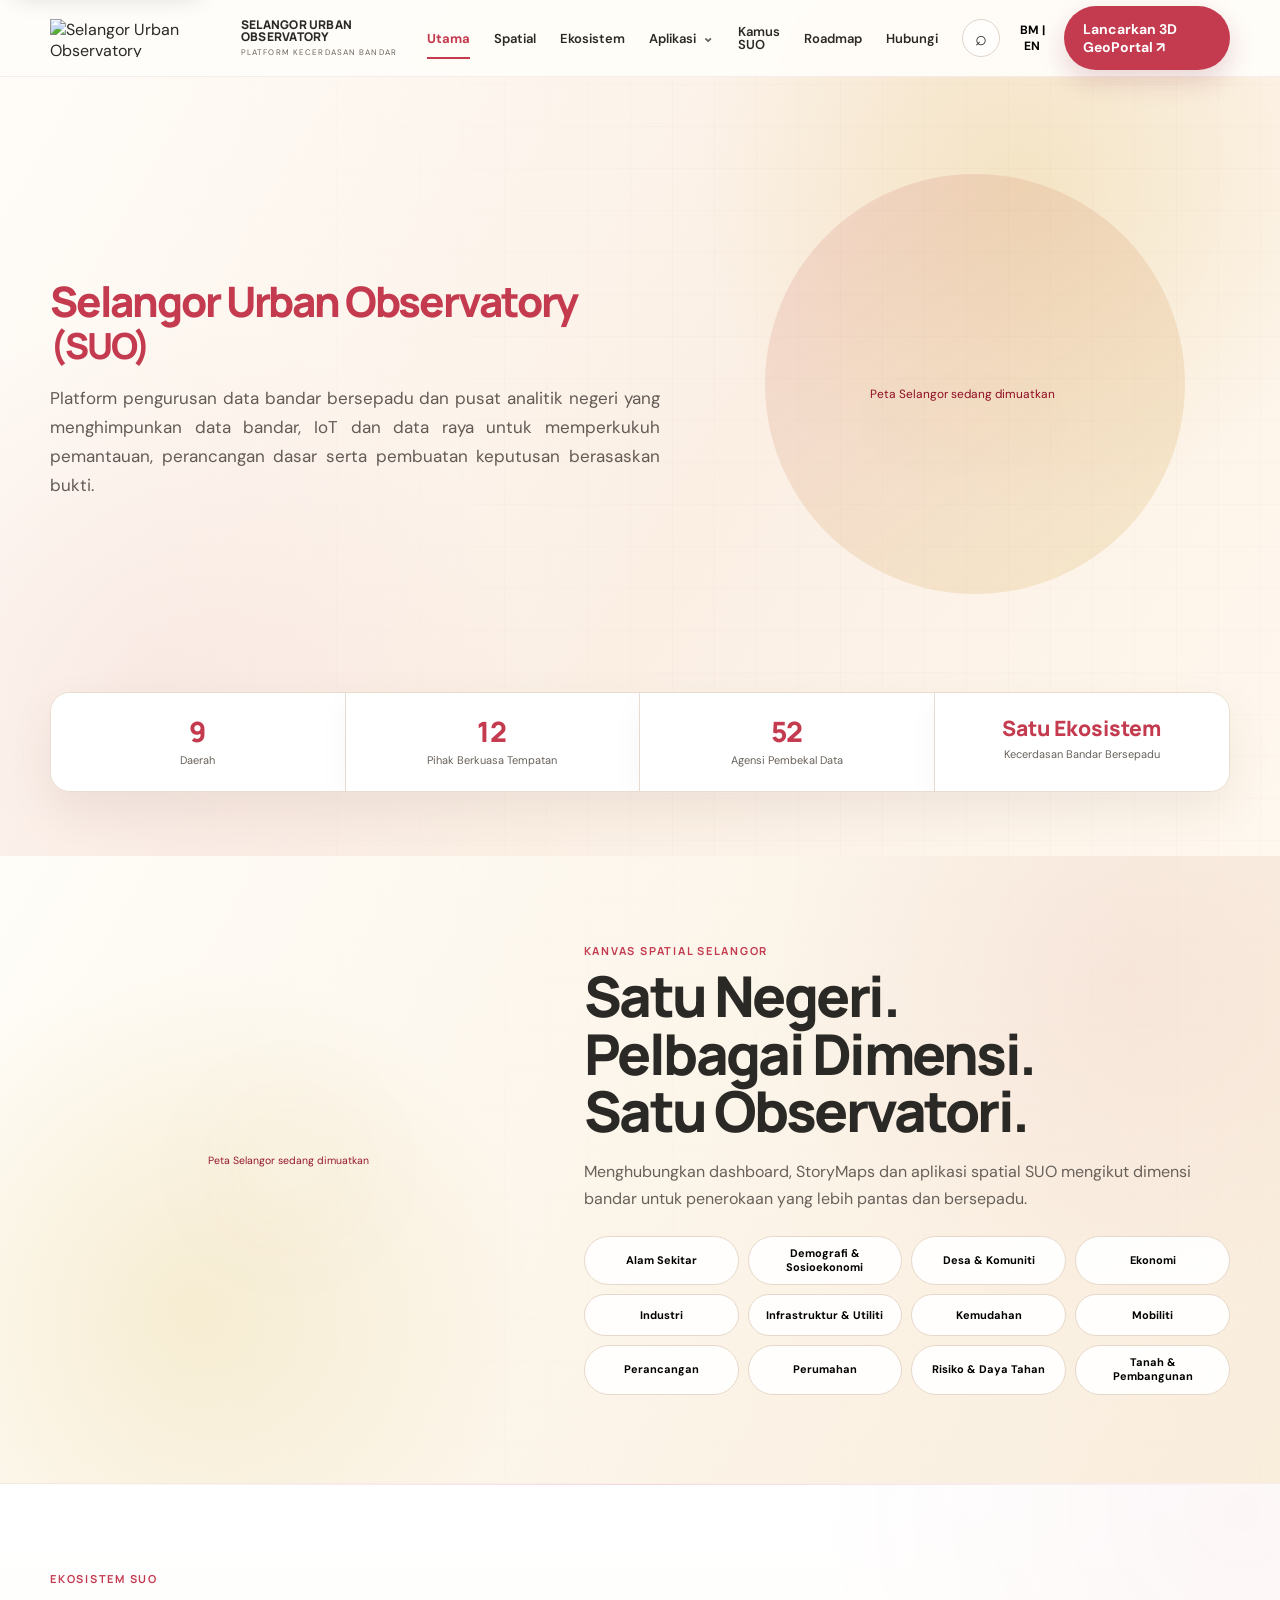
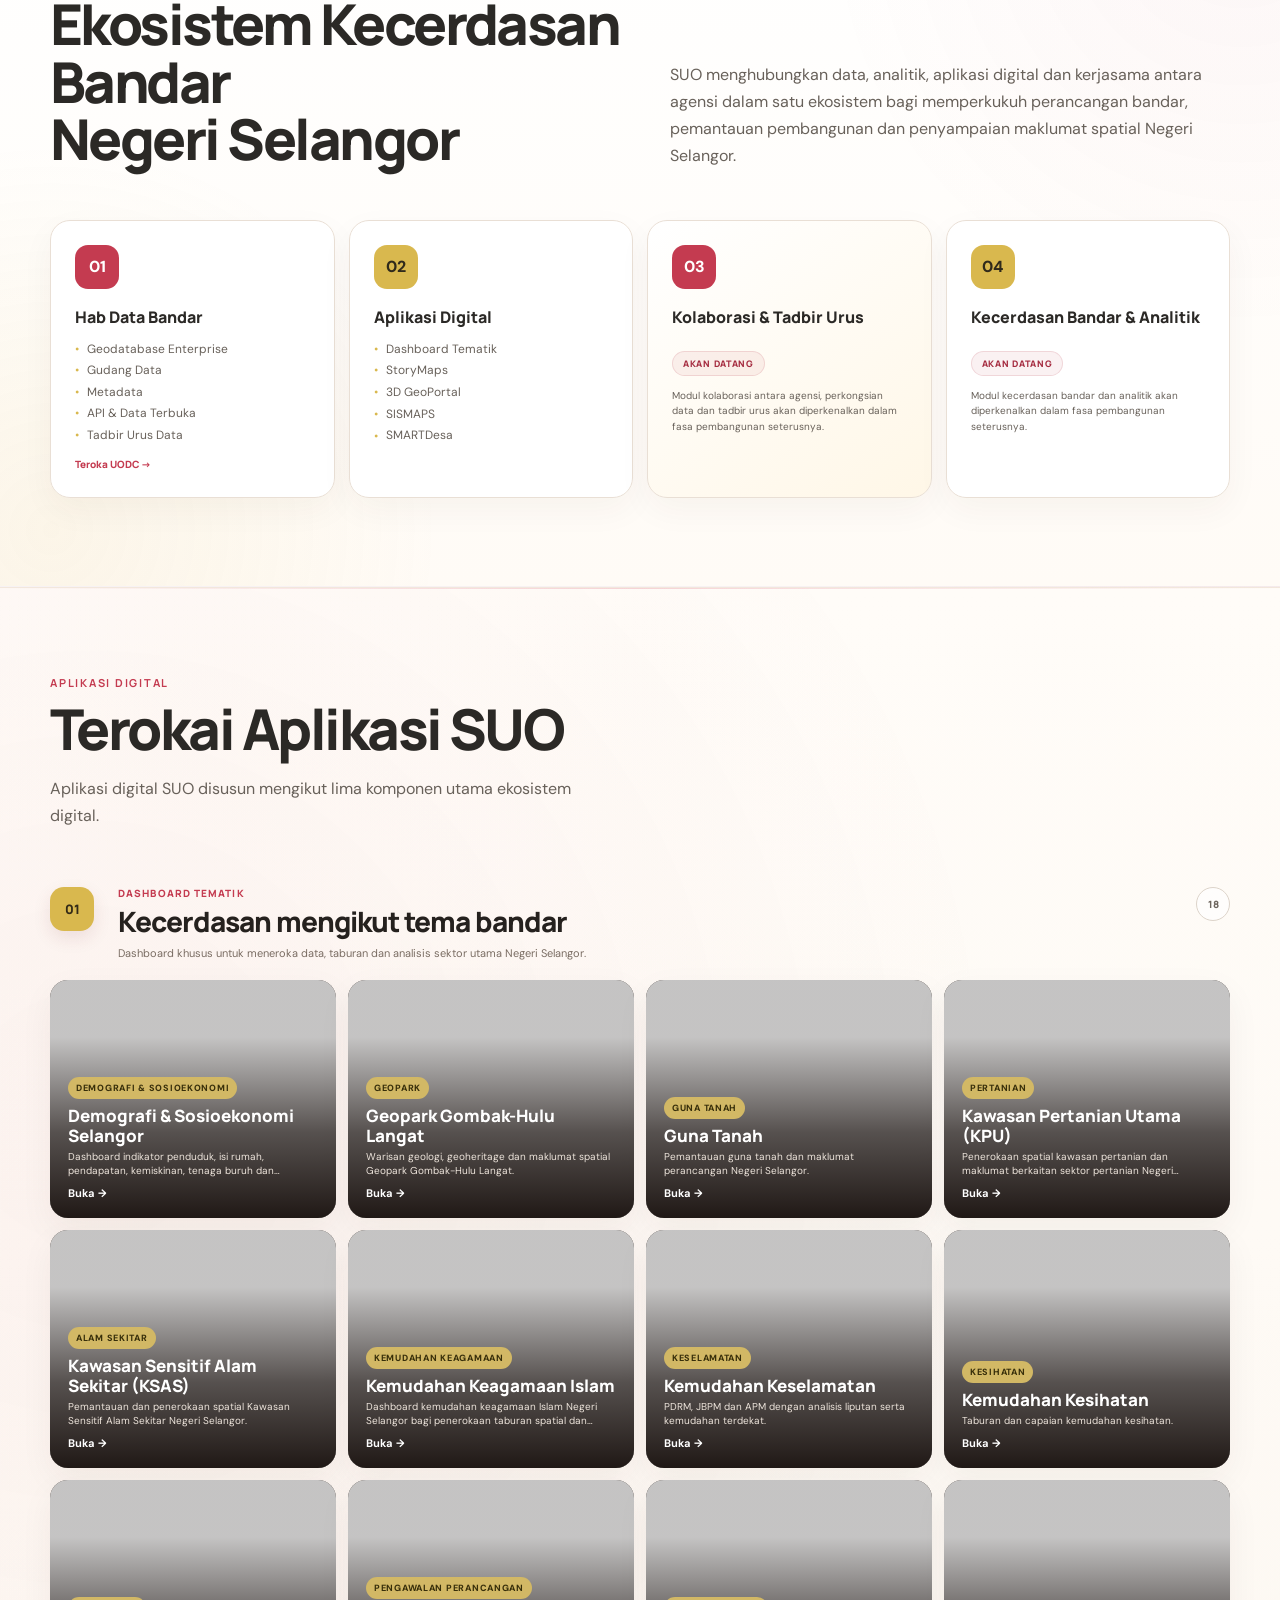
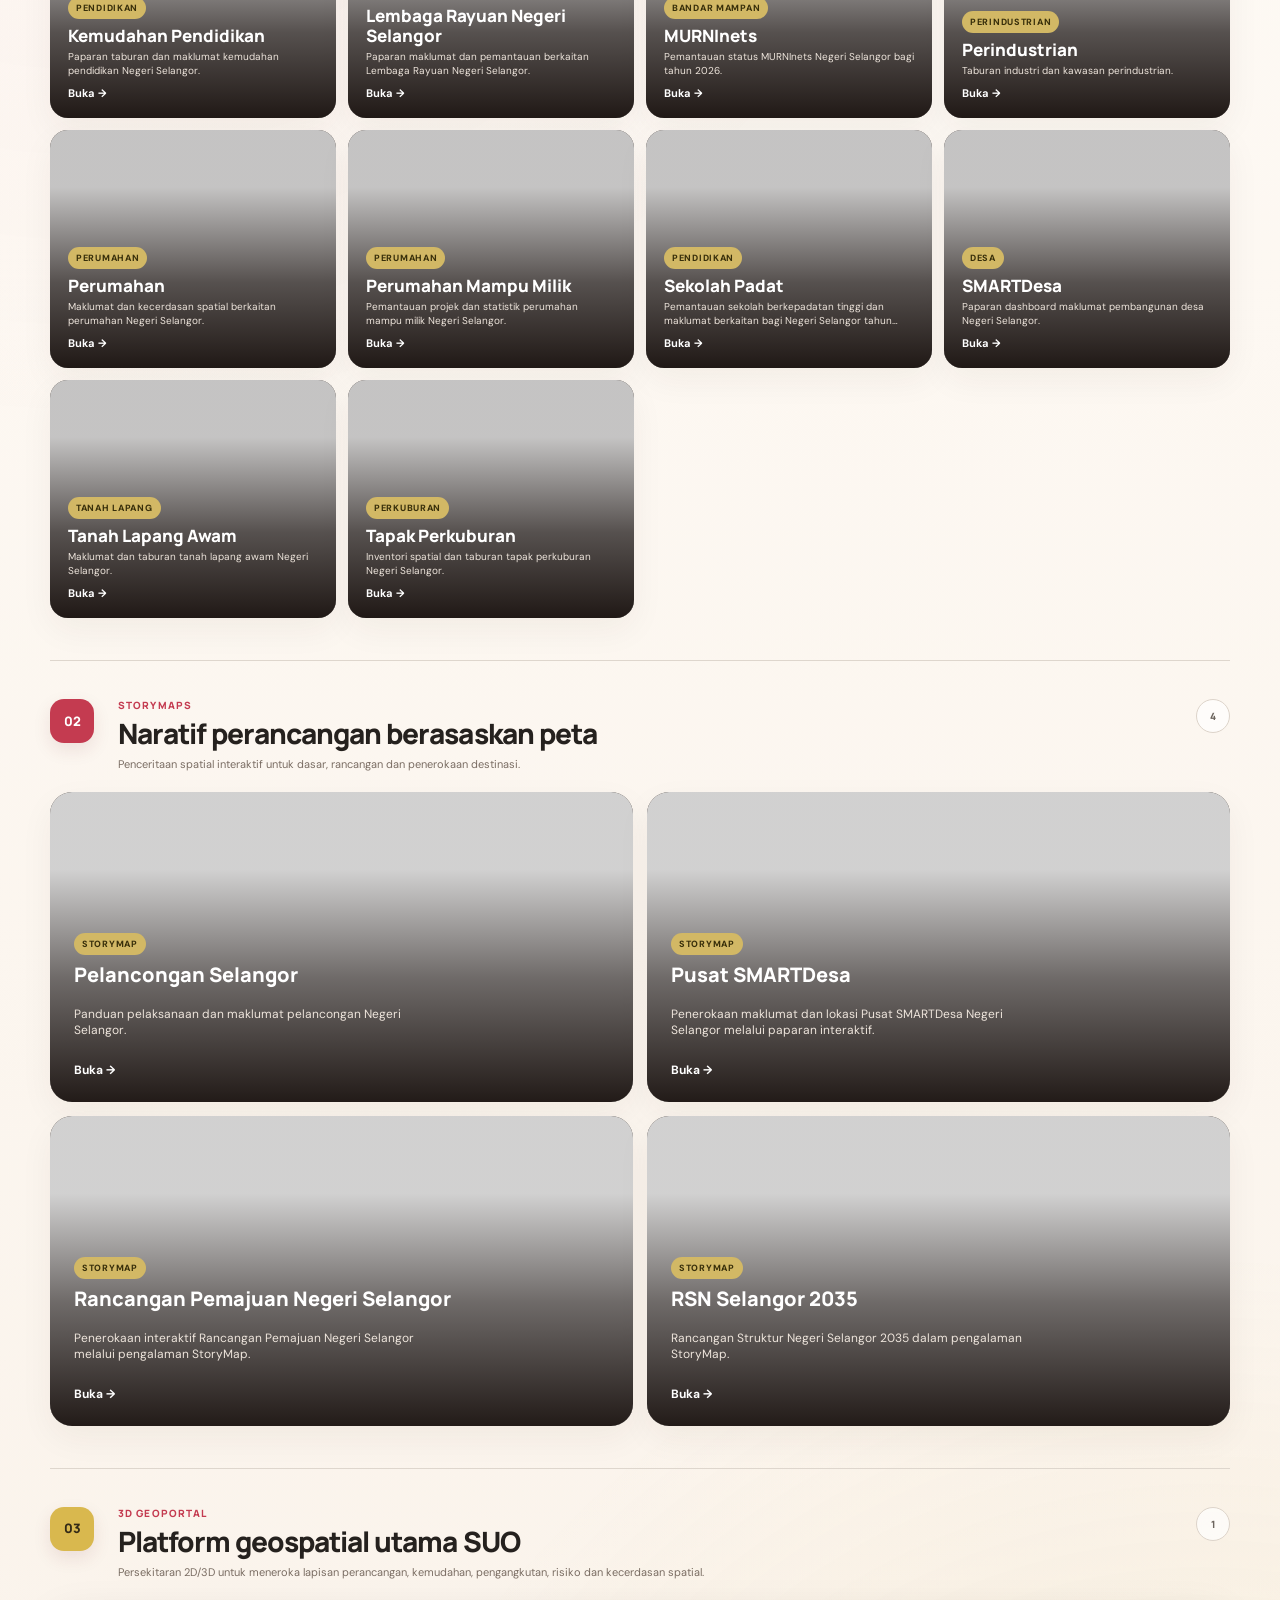
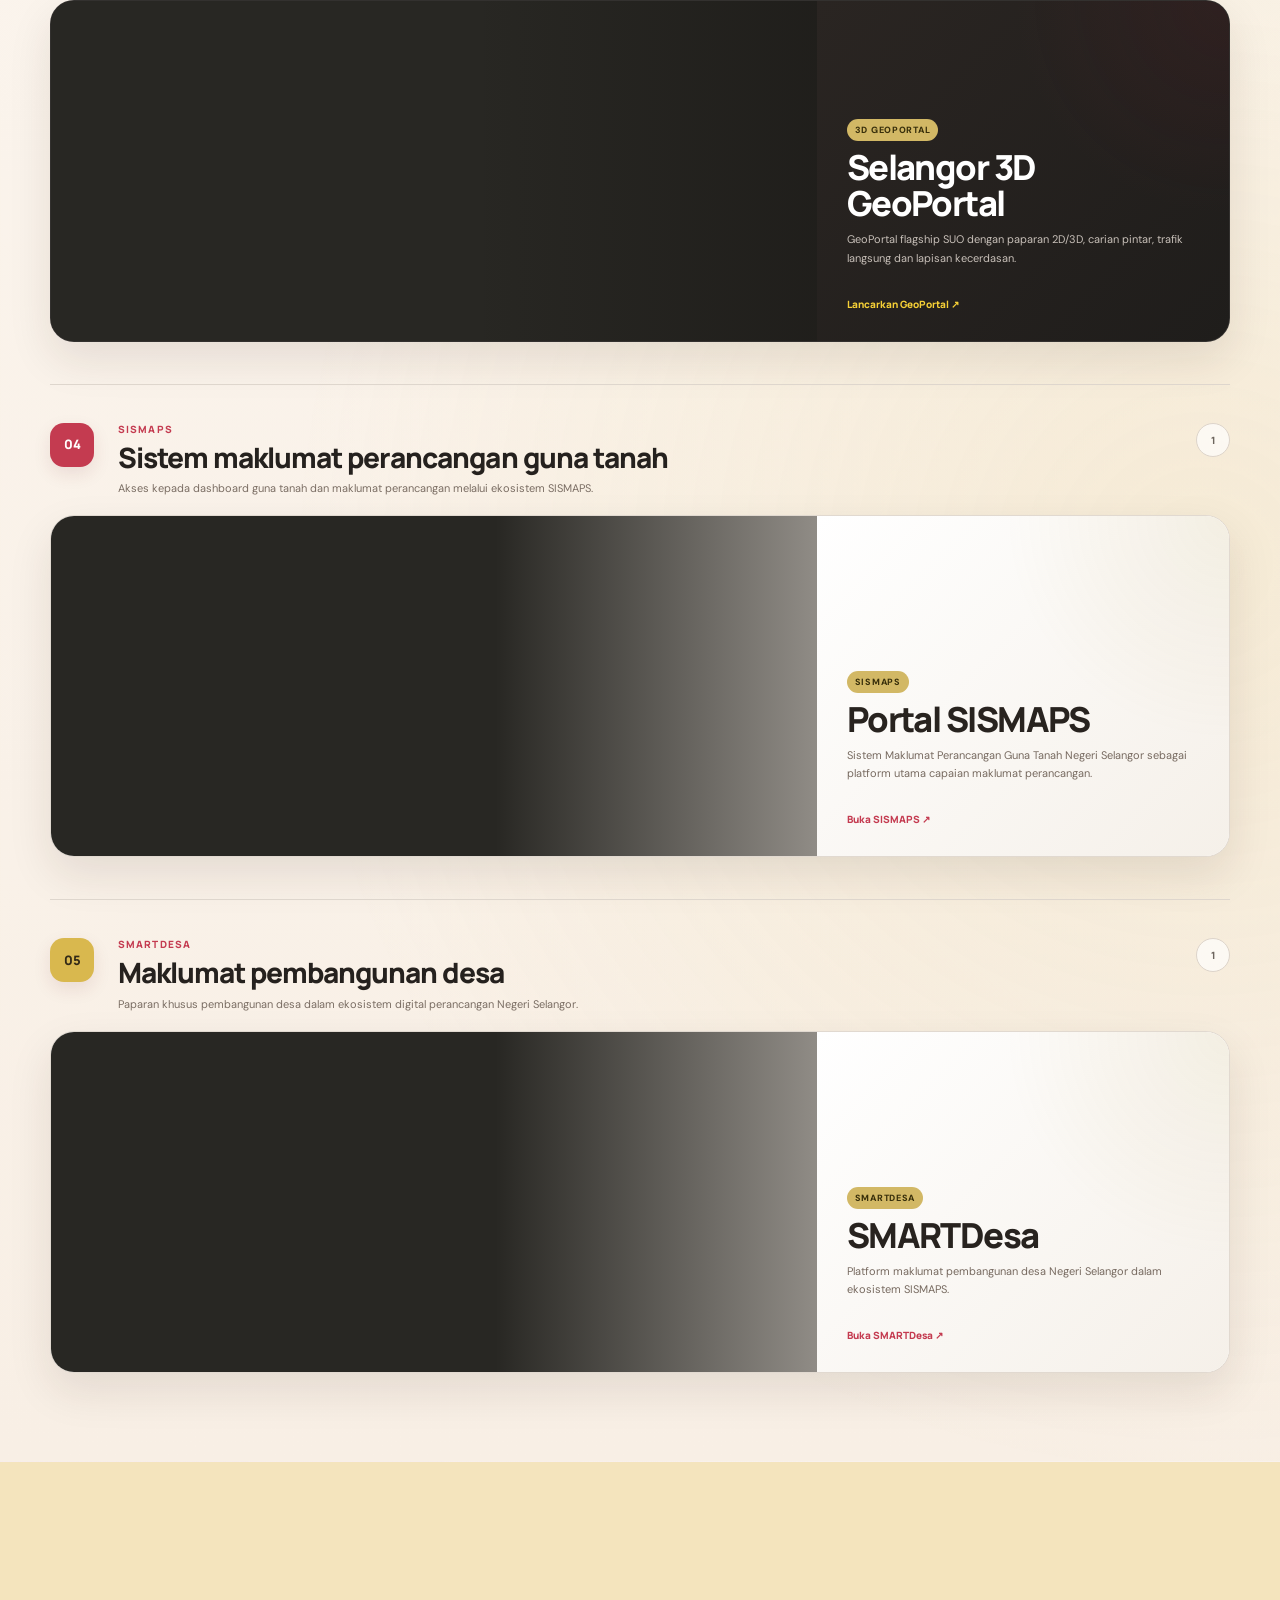
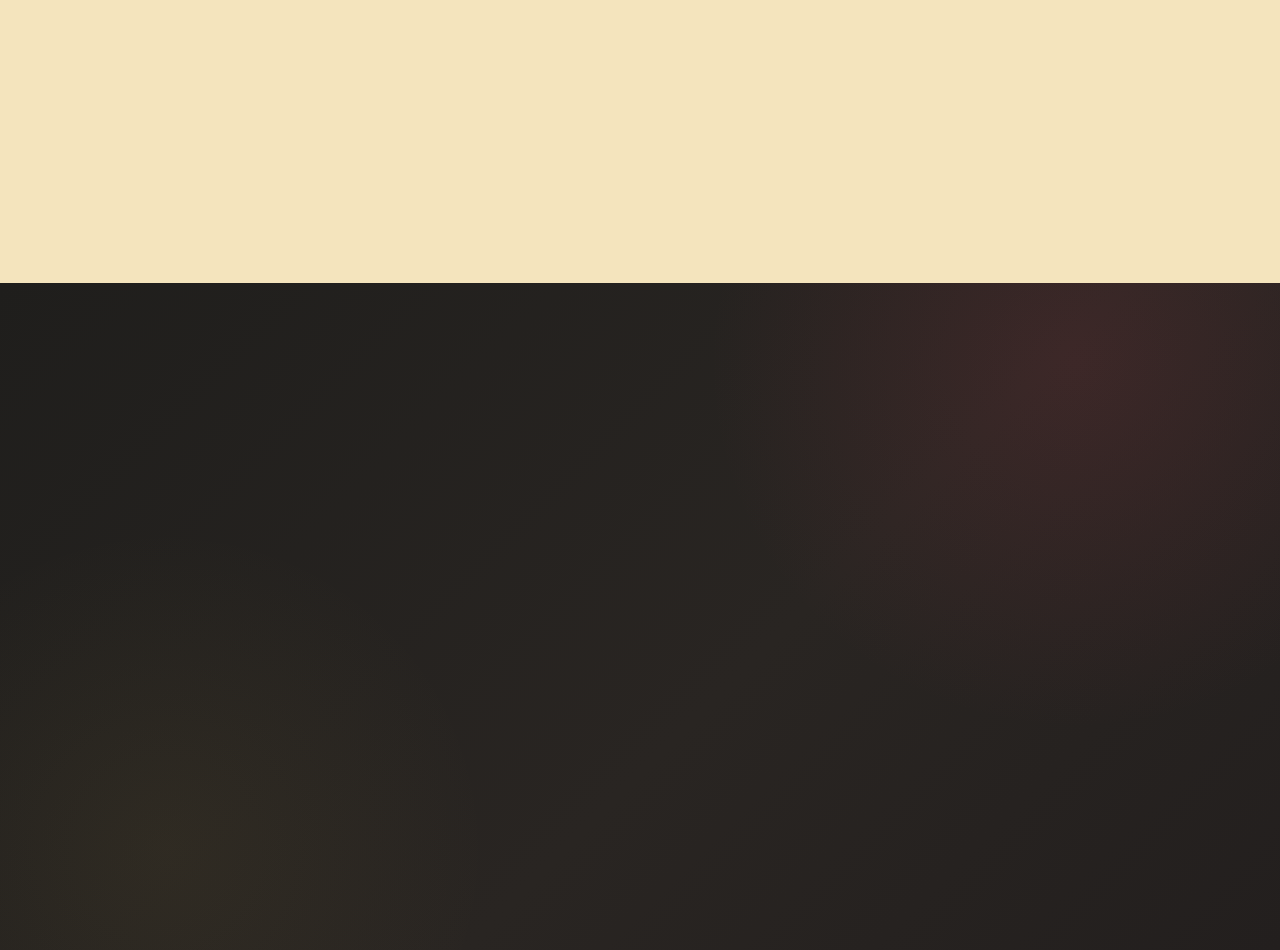
==== commit 4f312e1f: "Refresh SUO portal stylesheet cache version" ====
--- a/index.html
+++ b/index.html
@@ -28,7 +28,7 @@
   <link rel="apple-touch-icon" href="assets/logos/logo-suo.png">
   <link rel="preconnect" href="https://selangorurbanobservatory.github.io" crossorigin>
   <link rel="dns-prefetch" href="//geospatialpms-glitch.github.io">
-  <link rel="stylesheet" href="css/home-v7.css?v=7.30.0">
+  <link rel="stylesheet" href="css/home-v7.css?v=7.30.1">
   <script type="application/ld+json">
   {
     "@context":"https://schema.org",
--- a/css/home-v7.css
+++ b/css/home-v7.css
@@ -3726,51 +3726,51 @@
 
 
 /* v7.30.0 — compact, responsive thematic dashboard layout */
-#dashboard-tematik .v7-apps-grid.v7-apps-grid-equal{
+#registryDashboardGrid{
   grid-template-columns:repeat(4,minmax(0,1fr))!important;
   gap:12px!important;
 }
-#dashboard-tematik .v7-apps-grid-equal .v7-app,
-#dashboard-tematik .v7-apps-grid-equal .v7-app.featured,
-#dashboard-tematik .v7-apps-grid-equal .v7-app-equal{
+#registryDashboardGrid .v7-app,
+#registryDashboardGrid .v7-app.featured,
+#registryDashboardGrid .v7-app-equal{
   min-height:238px!important;
   height:238px!important;
   padding:18px!important;
   border-radius:18px!important;
 }
-#dashboard-tematik .v7-apps-grid-equal .v7-app h3,
-#dashboard-tematik .v7-apps-grid-equal .v7-app.featured h3{
+#registryDashboardGrid .v7-app h3,
+#registryDashboardGrid .v7-app.featured h3{
   font-size:17px!important;
   line-height:1.15!important;
   margin:7px 0 5px!important;
 }
-#dashboard-tematik .v7-apps-grid-equal .v7-app p{
+#registryDashboardGrid .v7-app p{
   font-size:10px!important;
   line-height:1.4!important;
   -webkit-line-clamp:2;
   max-width:100%!important;
 }
-#dashboard-tematik .v7-apps-grid-equal .v7-app-link{
+#registryDashboardGrid .v7-app-link{
   margin-top:8px!important;
   font-size:11px!important;
 }
 @media(max-width:1080px){
-  #dashboard-tematik .v7-apps-grid.v7-apps-grid-equal{
+  #registryDashboardGrid{
     grid-template-columns:repeat(3,minmax(0,1fr))!important;
   }
 }
 @media(max-width:760px){
-  #dashboard-tematik .v7-apps-grid.v7-apps-grid-equal{
+  #registryDashboardGrid{
     grid-template-columns:repeat(2,minmax(0,1fr))!important;
   }
 }
 @media(max-width:520px){
-  #dashboard-tematik .v7-apps-grid.v7-apps-grid-equal{
+  #registryDashboardGrid{
     grid-template-columns:1fr!important;
   }
-  #dashboard-tematik .v7-apps-grid-equal .v7-app,
-  #dashboard-tematik .v7-apps-grid-equal .v7-app.featured,
-  #dashboard-tematik .v7-apps-grid-equal .v7-app-equal{
+  #registryDashboardGrid .v7-app,
+  #registryDashboardGrid .v7-app.featured,
+  #registryDashboardGrid .v7-app-equal{
     min-height:250px!important;
     height:250px!important;
   }
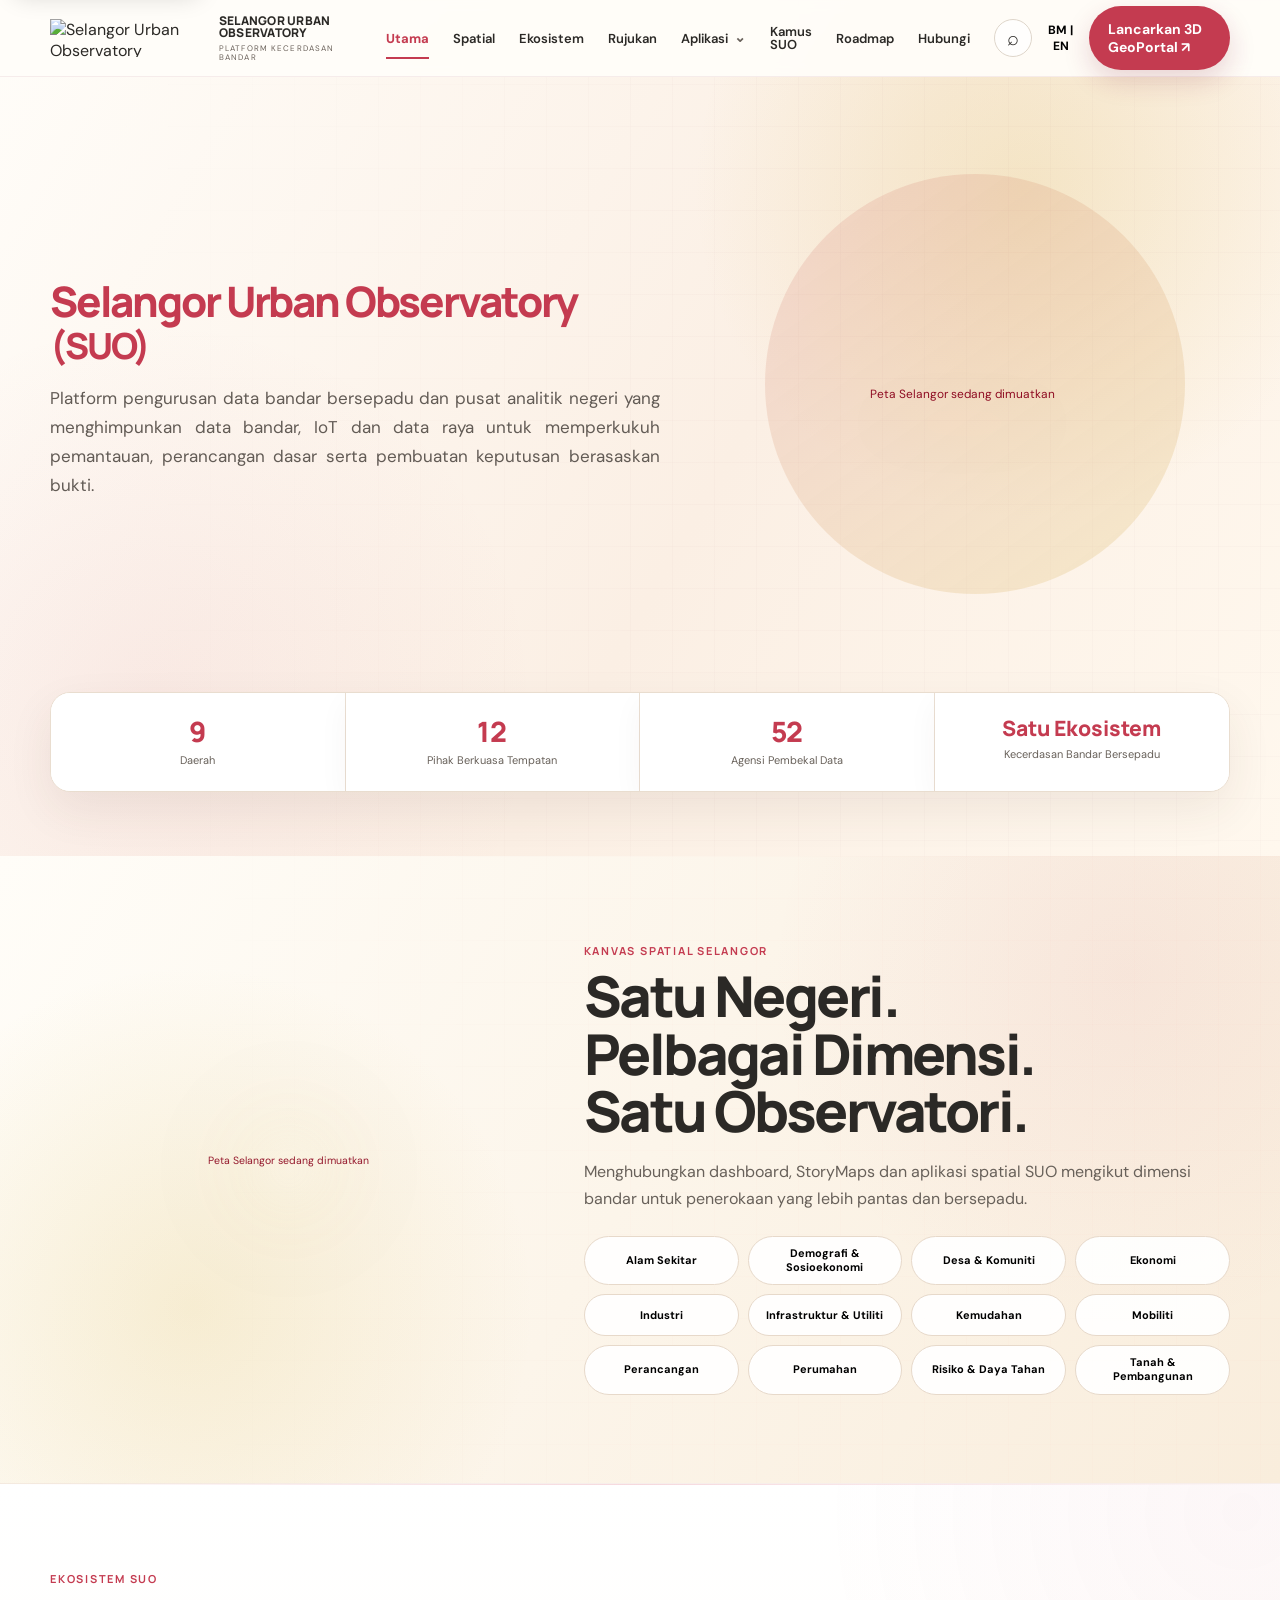
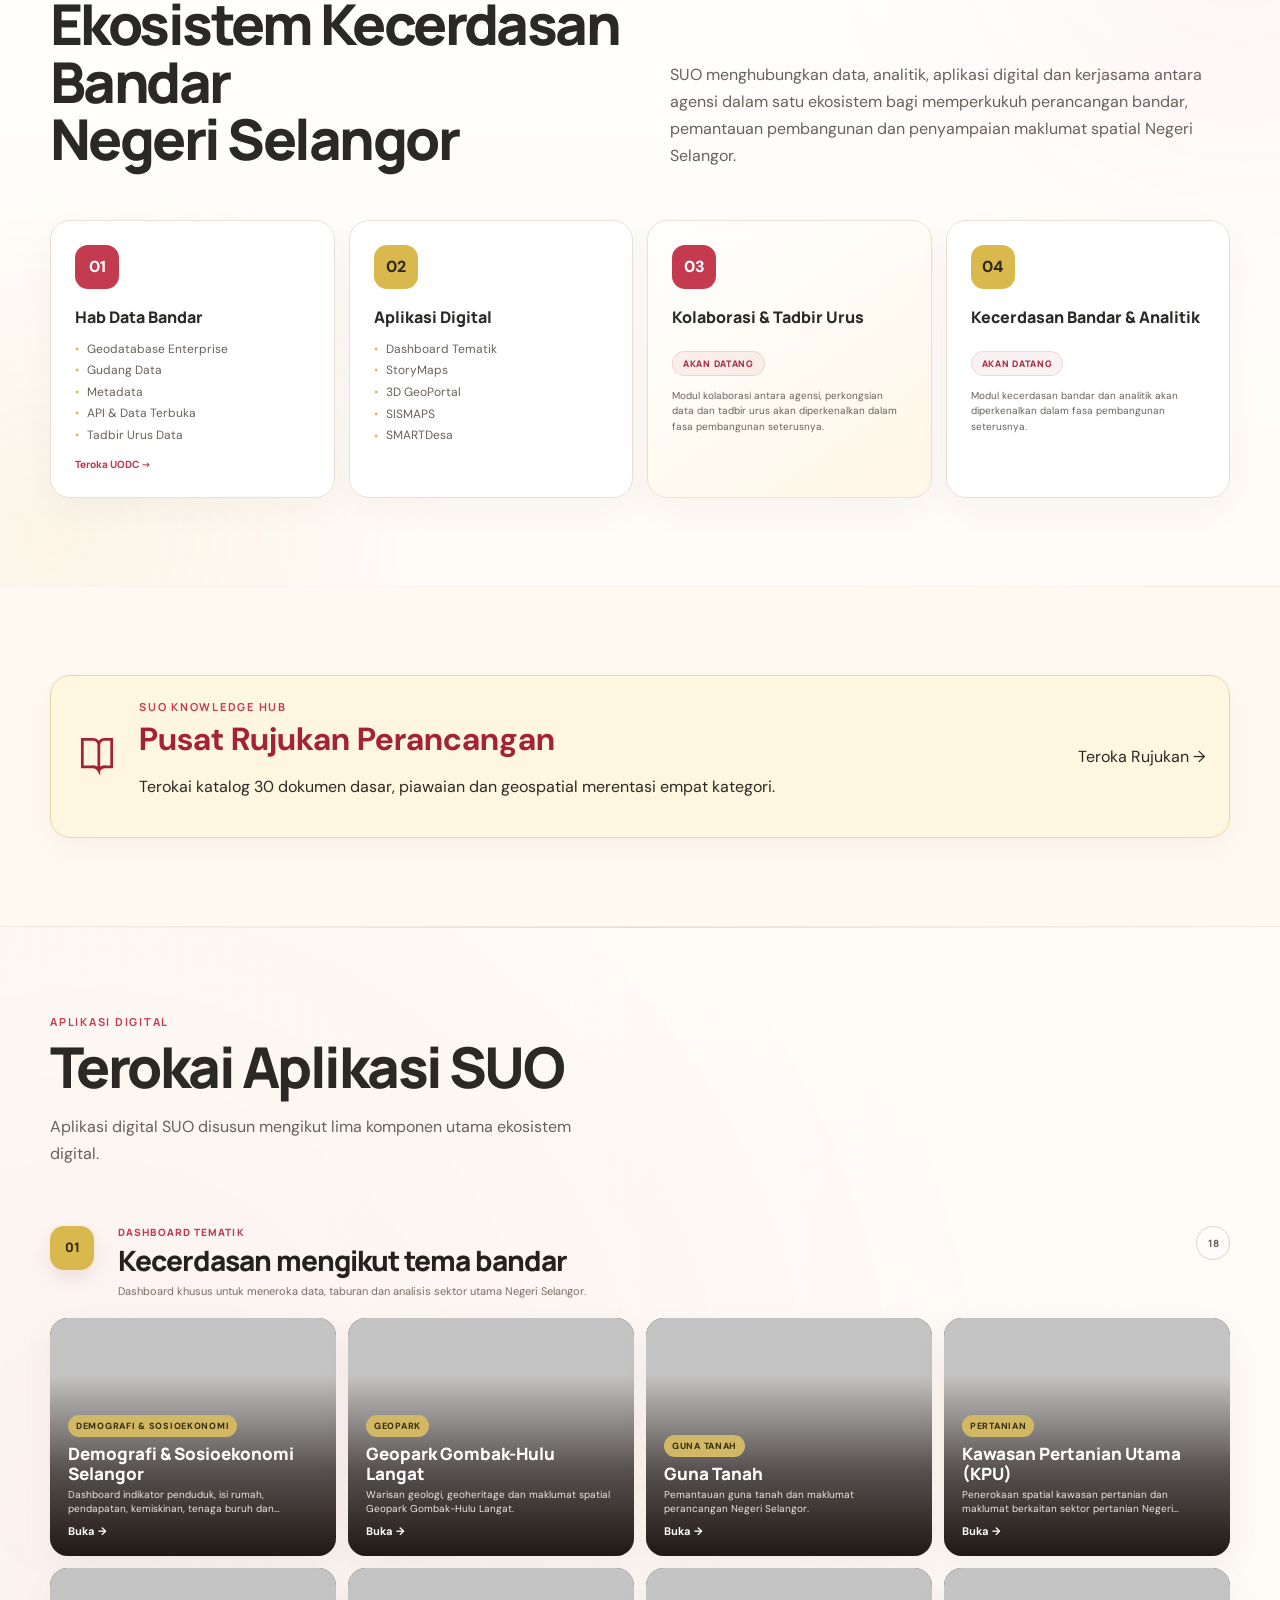
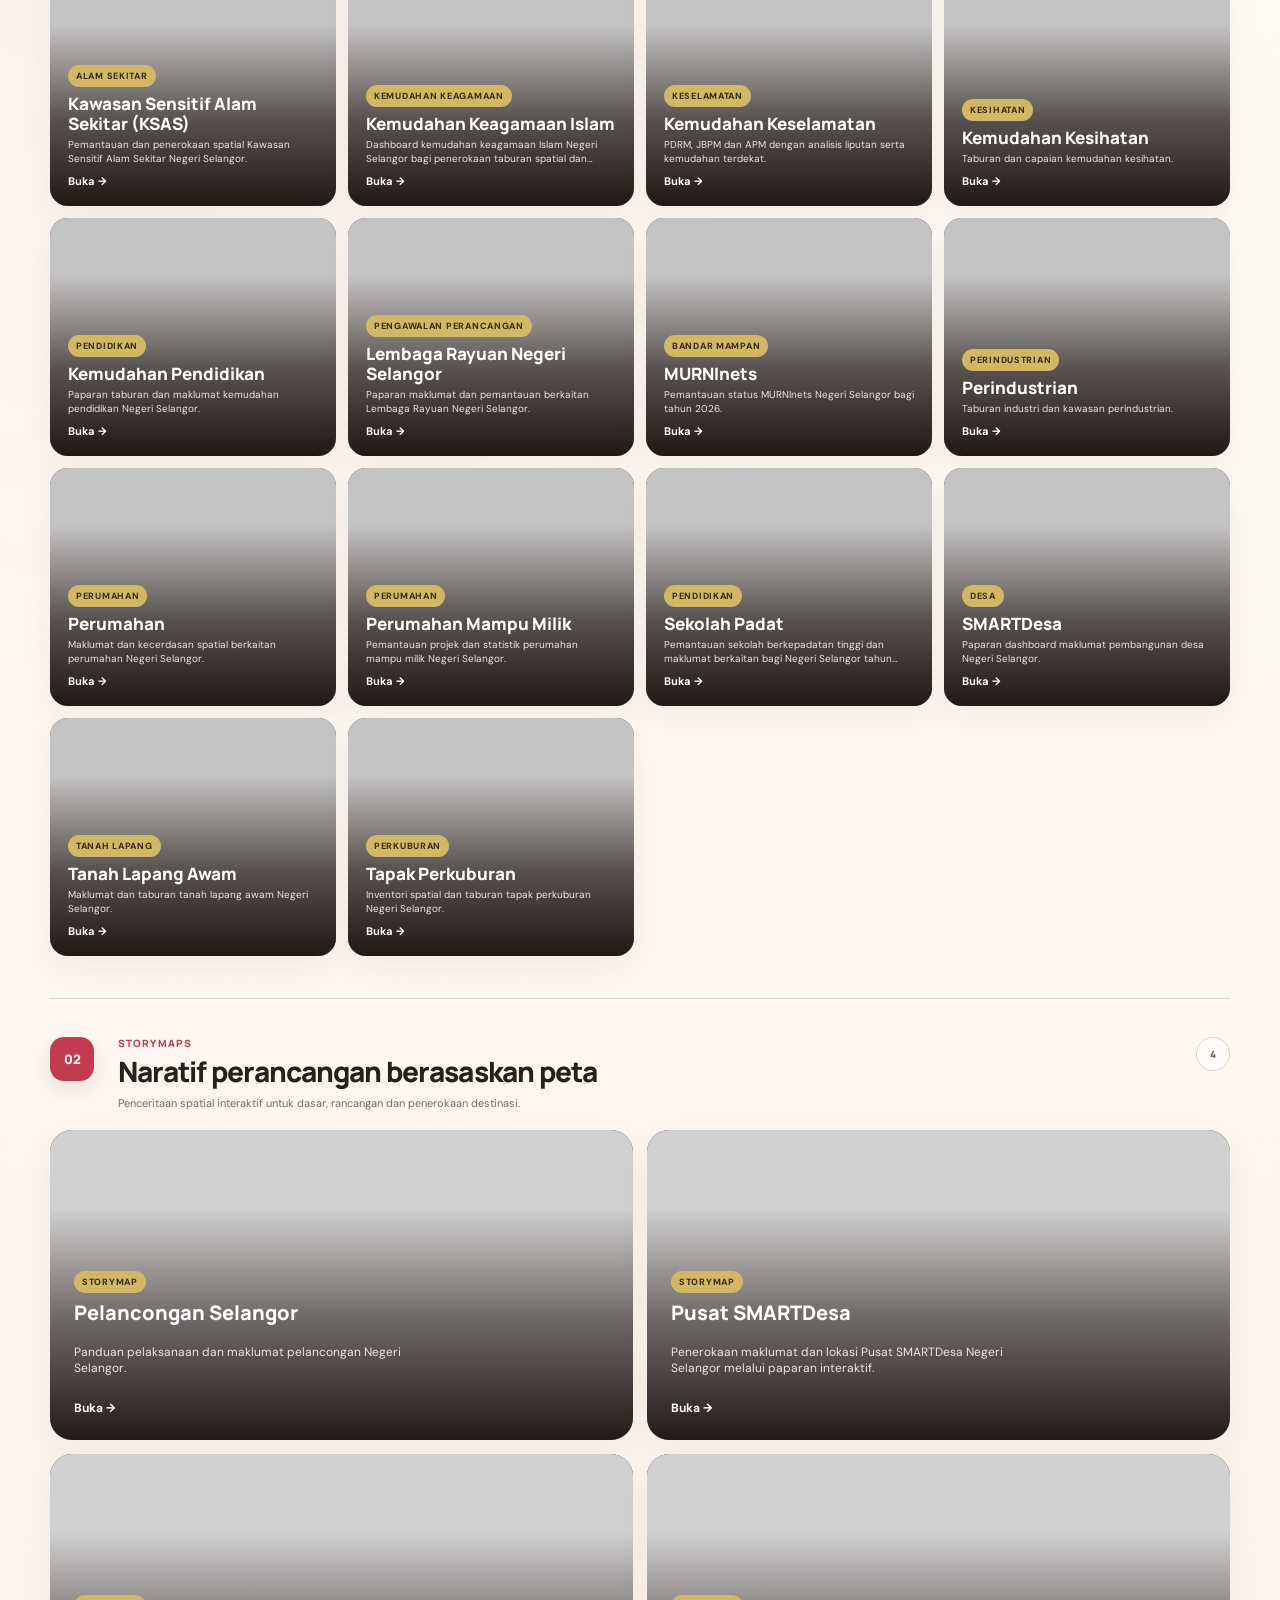
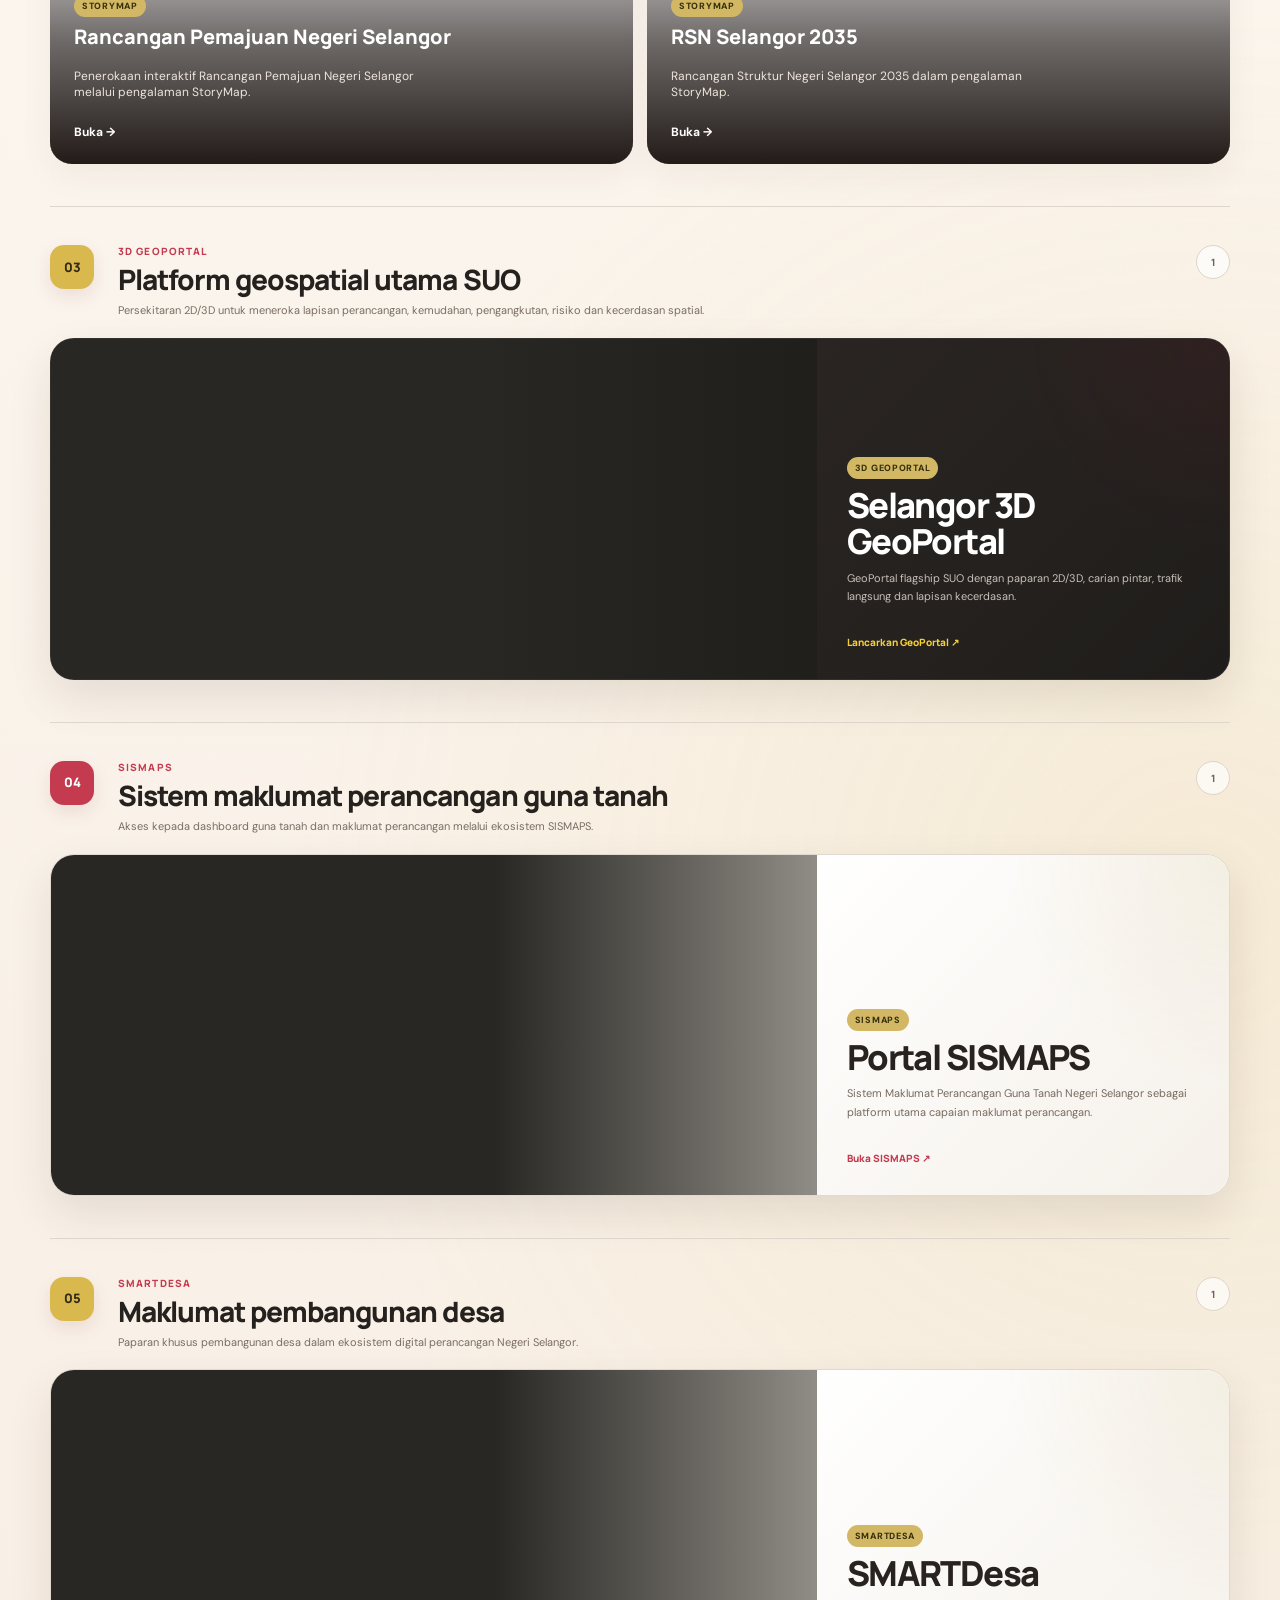
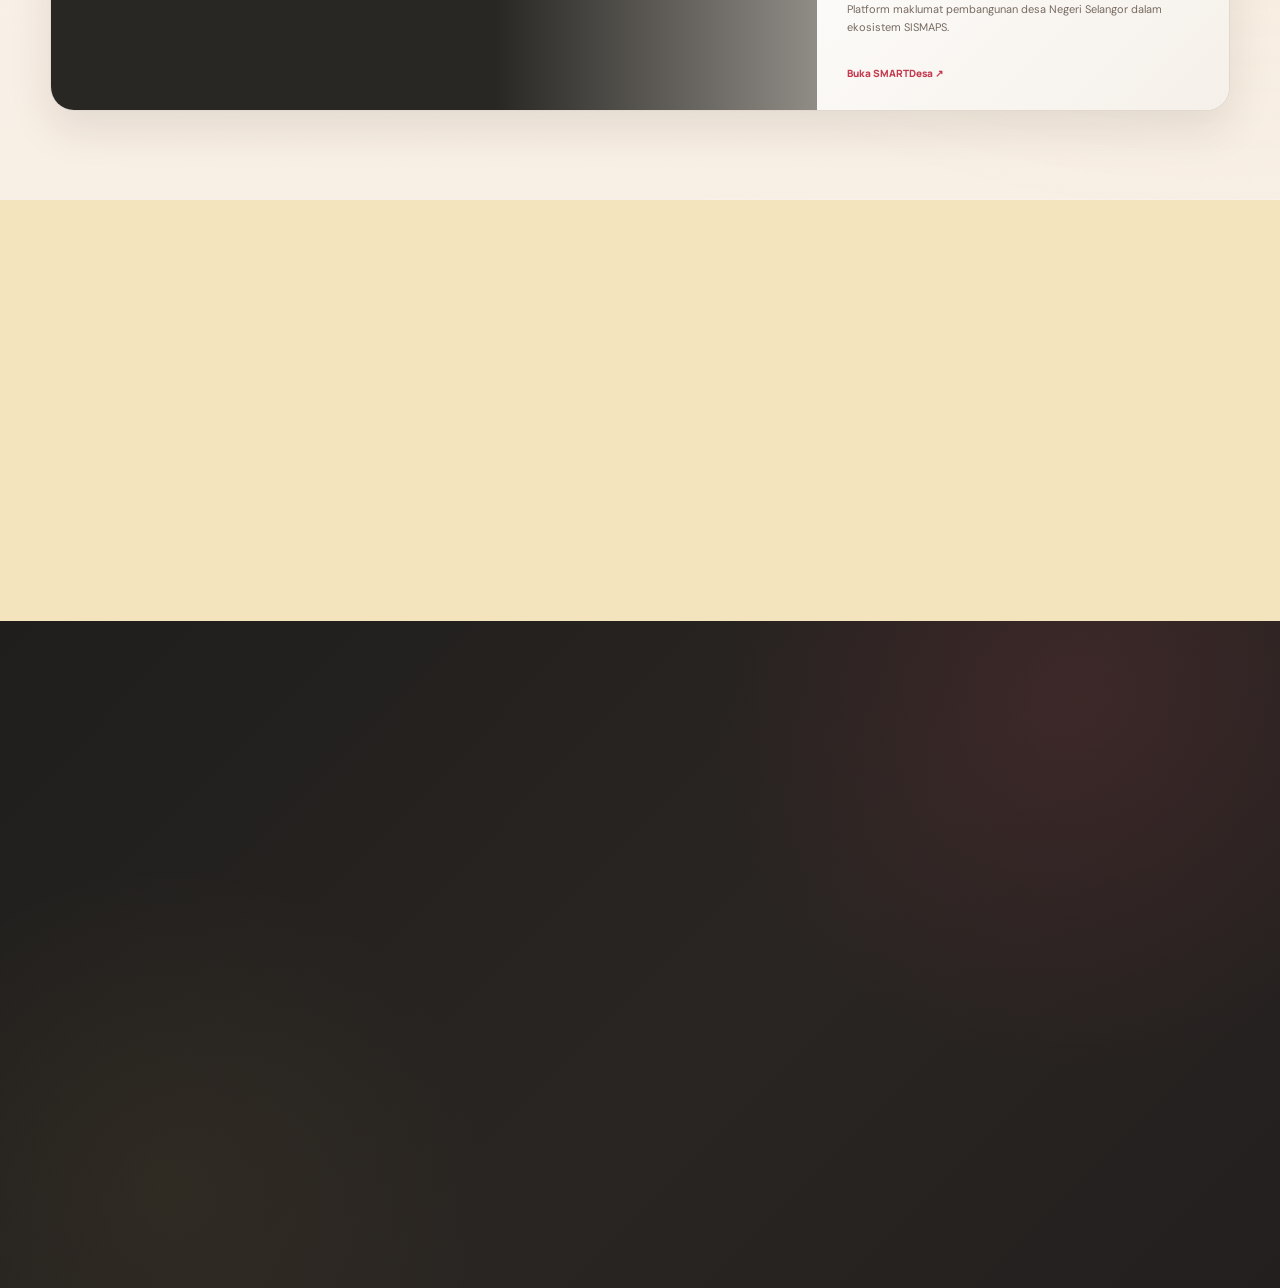
==== commit 1d2b085b: "Integrate Knowledge Hub in portal navigation and landing page" ====
--- a/index.html
+++ b/index.html
@@ -52,6 +52,7 @@
       <a class="active" href="#home" data-ms="Utama" data-en="Home">Utama</a>
       <a href="#spatial" data-ms="Spatial" data-en="Spatial">Spatial</a>
       <a href="#ecosystem" data-ms="Ekosistem" data-en="Ecosystem">Ekosistem</a>
+      <a href="knowledge-hub/" data-ms="Rujukan" data-en="References">Rujukan</a>
 
       <div class="v7-nav-dropdown" id="v7ApplicationsNav">
         <button class="v7-nav-drop-toggle" type="button" aria-expanded="false" aria-controls="v7ApplicationsMenu">
@@ -266,6 +267,20 @@
 
 
 
+<section class="v7-section" id="knowledge-hub" aria-labelledby="knowledgeTitle">
+  <div class="v7-shell">
+    <a href="knowledge-hub/" class="v7-card" style="display:flex;flex-wrap:wrap;align-items:center;gap:20px;text-decoration:none;background:#fff6df;border:1px solid #ead5a5;padding:24px;">
+      <div style="color:#a32335;flex:0 0 44px" aria-hidden="true"><svg width="44" height="44" viewBox="0 0 24 24" fill="none" stroke="currentColor" stroke-width="1.5"><path d="M4 4h6a3 3 0 0 1 3 3v14a4 4 0 0 0-4-2H4z M13 7a3 3 0 0 1 3-3h4v15h-3a4 4 0 0 0-4 2"/></svg></div>
+      <div style="flex:1;min-width:min(100%,220px)">
+        <div class="v7-kicker">SUO Knowledge Hub</div>
+        <h2 id="knowledgeTitle" style="margin:4px 0;color:#a32335;font-size:clamp(22px,3vw,32px)" data-ms="Pusat Rujukan Perancangan" data-en="Planning Reference Hub">Pusat Rujukan Perancangan</h2>
+        <p data-ms="Terokai katalog 30 dokumen dasar, piawaian dan geospatial merentasi empat kategori." data-en="Explore a catalogue of 30 policy, planning standards and geospatial references across four categories.">Terokai katalog 30 dokumen dasar, piawaian dan geospatial merentasi empat kategori.</p>
+      </div>
+      <span class="v7-card-link-label" data-ms="Teroka Rujukan →" data-en="Explore References →">Teroka Rujukan →</span>
+    </a>
+  </div>
+</section>
+
 <section class="v7-section v7-apps" id="applications">
   <div class="v7-shell">
     <div class="v7-section-head v7-reveal">
